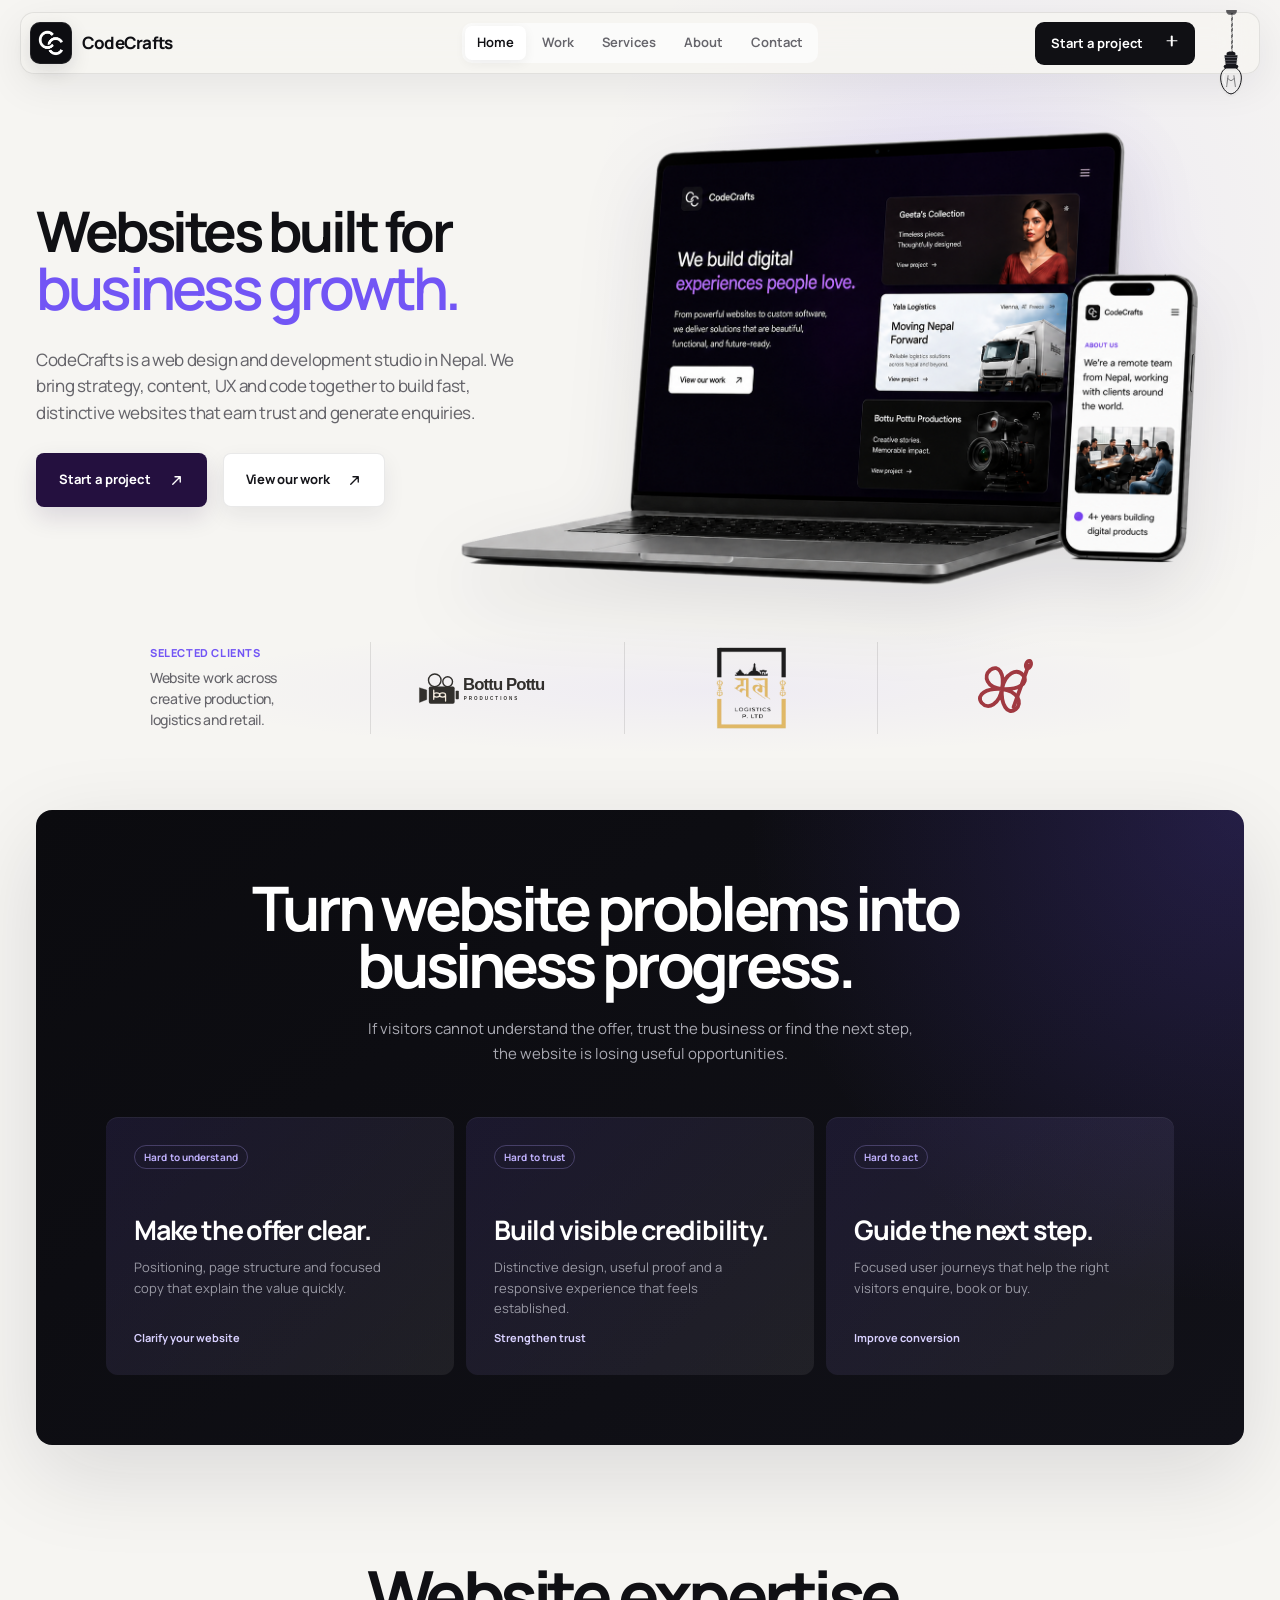
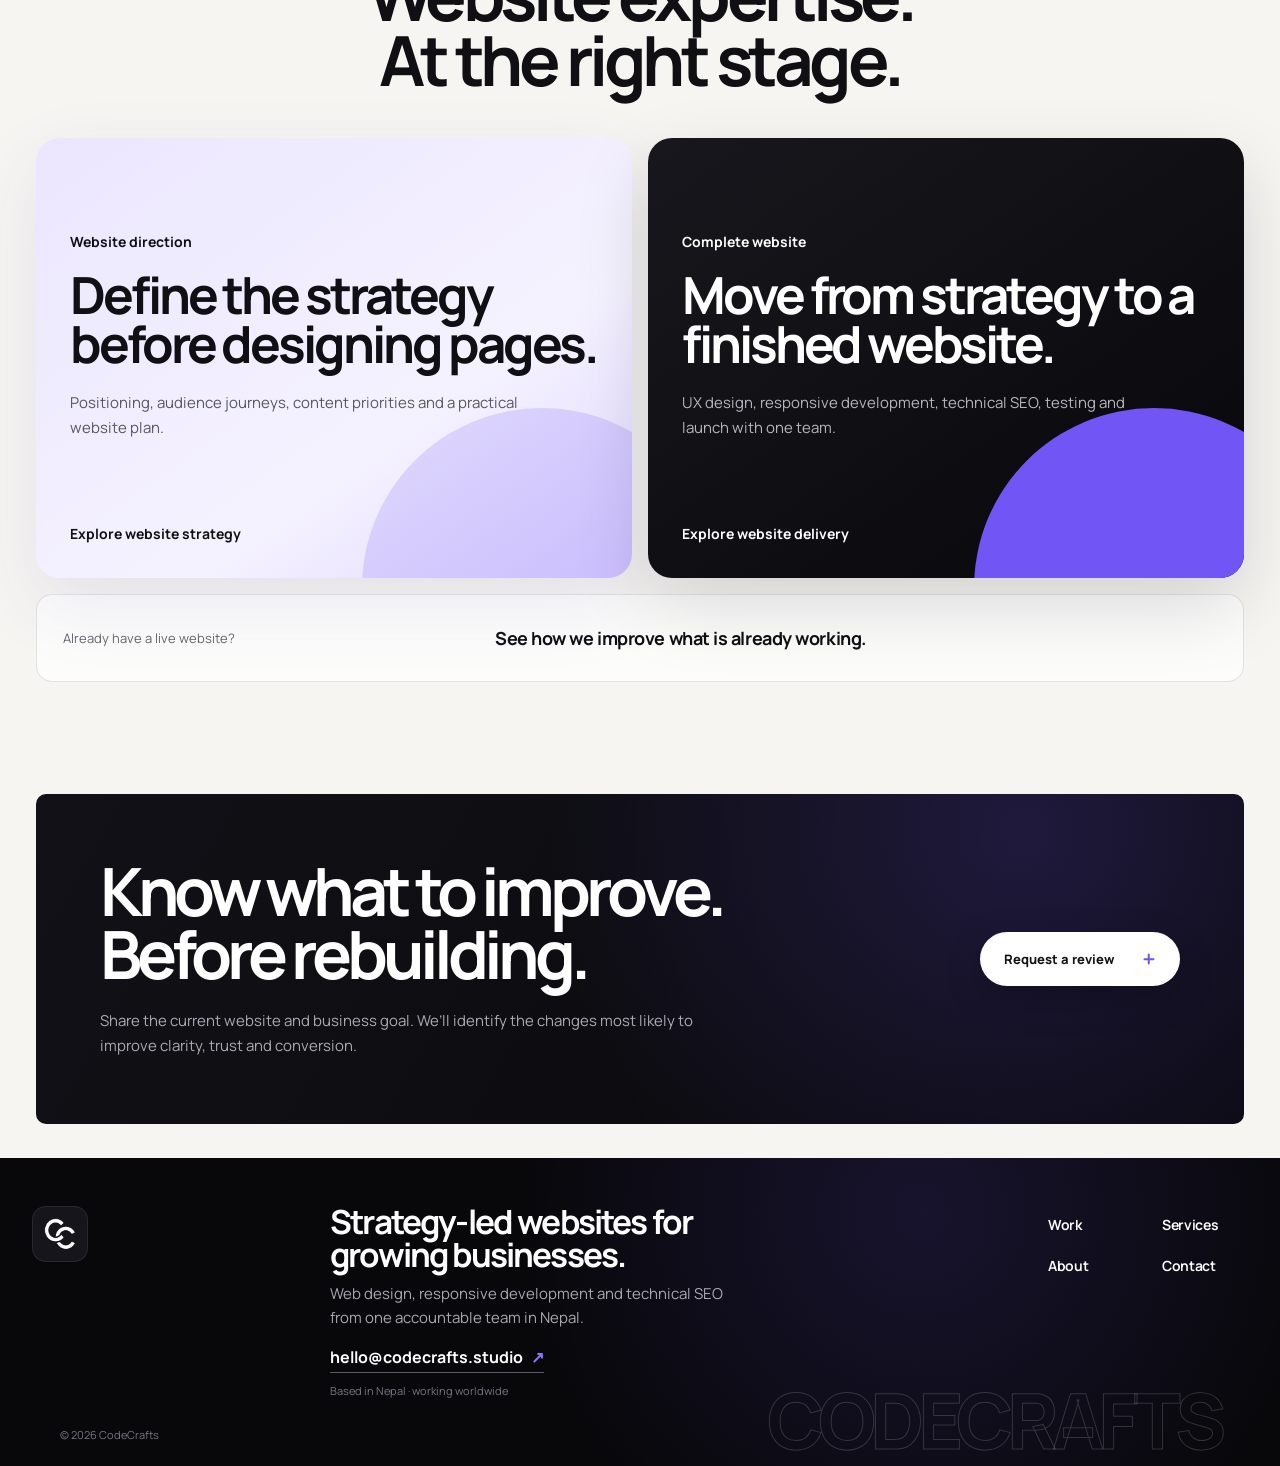
==== index.html @ b1d2d2b6 "Add secure CodeCrafts content management system" ====
<!doctype html>
<html lang="en">
<head>
  <meta charset="utf-8">
  <meta name="viewport" content="width=device-width,initial-scale=1">
  <meta name="description" content="CodeCrafts is a web design and development studio in Nepal creating fast, distinctive websites that help growing businesses earn trust and enquiries.">
  <meta name="robots" content="index,follow,max-image-preview:large">
  <meta name="theme-color" content="#f3efe8">
  <title>Web Design &amp; Development Studio in Nepal | CodeCrafts</title>
  <link rel="canonical" href="https://codecrafts-two.vercel.app/">
  <link rel="icon" type="image/png" sizes="256x256" href="assets/codecrafts-favicon.png">
  <link rel="apple-touch-icon" href="assets/codecrafts-favicon.png">
  <link rel="manifest" href="site.webmanifest">
  <meta property="og:type" content="website">
  <meta property="og:site_name" content="CodeCrafts">
  <meta property="og:title" content="CodeCrafts | Web Design &amp; Development Studio in Nepal">
  <meta property="og:description" content="Strategy, UX design and development for fast, distinctive websites that help growing businesses earn trust and enquiries.">
  <meta property="og:url" content="https://codecrafts-two.vercel.app/">
  <meta property="og:image" content="https://codecrafts-two.vercel.app/assets/codecrafts-social-preview.png">
  <meta property="og:image:width" content="1200">
  <meta property="og:image:height" content="630">
  <meta property="og:image:alt" content="CodeCrafts web design and development studio homepage">
  <meta name="twitter:card" content="summary_large_image">
  <meta name="twitter:title" content="CodeCrafts | Web Design &amp; Development Studio in Nepal">
  <meta name="twitter:description" content="Clear, distinctive websites for growing businesses in Nepal and worldwide.">
  <meta name="twitter:image" content="https://codecrafts-two.vercel.app/assets/codecrafts-social-preview.png">
  <script type="application/ld+json">{"@context":"https://schema.org","@graph":[{"@type":"Organization","@id":"https://codecrafts-two.vercel.app/#organization","name":"CodeCrafts","url":"https://codecrafts-two.vercel.app/","logo":{"@type":"ImageObject","url":"https://codecrafts-two.vercel.app/assets/codecrafts-mark.png","width":810,"height":790},"image":"https://codecrafts-two.vercel.app/assets/codecrafts-social-preview.png","email":"hello@codecrafts.studio","description":"An independent web design and development studio in Nepal creating strategy-led websites for growing businesses worldwide.","areaServed":[{"@type":"Country","name":"Nepal"},{"@type":"Place","name":"Worldwide"}],"knowsAbout":["Website strategy","Web design","Web development","E-commerce development","User experience design","Technical SEO","Website accessibility"]},{"@type":"WebSite","@id":"https://codecrafts-two.vercel.app/#website","url":"https://codecrafts-two.vercel.app/","name":"CodeCrafts","publisher":{"@id":"https://codecrafts-two.vercel.app/#organization"},"inLanguage":"en"}]}</script>
  <script src="theme-init.js"></script>
  <link rel="stylesheet" href="styles.css">
</head>
<body>
  <a class="skip" href="#main">Skip to content</a>
  <header class="site-header"><a class="brand" href="/"><img src="assets/codecrafts-mark.png" alt=""><b>CodeCrafts</b></a><nav id="nav" aria-label="Primary"><a class="active" aria-current="page" href="/">Home</a><a href="/work">Work</a><a href="/services">Services</a><a href="/about">About</a><a href="/contact">Contact</a></nav><a class="header-cta" href="/contact">Start a project <span class="action-plus" aria-hidden="true"></span></a><button class="menu" aria-label="Toggle navigation" aria-expanded="false" aria-controls="nav"><span></span><span></span></button></header>

  <main id="main">
    <section class="approved-hero shell">
      <div class="approved-hero-copy reveal">
        <h1><span>Websites built for</span><em>business growth.</em></h1>
        <p class="approved-intro">CodeCrafts is a web design and development studio in Nepal. We bring strategy, content, UX and code together to build fast, distinctive websites that earn trust and generate enquiries.</p>
        <div class="approved-actions"><a class="approved-button approved-button-primary" href="/contact">Start a project <svg class="approved-arrow" viewBox="0 0 20 20" aria-hidden="true"><path d="M5 15 15 5M8 5h7v7"/></svg></a><a class="approved-button approved-button-secondary" href="/work">View our work <svg class="approved-arrow" viewBox="0 0 20 20" aria-hidden="true"><path d="M5 15 15 5M8 5h7v7"/></svg></a></div>
      </div>
      <div class="approved-devices reveal" aria-label="CodeCrafts websites shown on a laptop and phone">
        <img class="approved-device-composite" src="assets/codecrafts-device-hero-light.png" width="1599" height="984" fetchpriority="high" decoding="async" alt="Responsive CodeCrafts website projects displayed on a laptop and phone">
      </div>
    </section>

    <section class="client-rail" aria-label="Companies CodeCrafts has built websites for">
      <div class="client-rail-copy"><strong>Selected clients</strong><span>Website work across creative production, logistics and retail.</span></div>
      <div class="client-rail-window">
        <div class="client-rail-track">
          <div class="client-rail-group" role="list">
            <div class="client-chip client-bottu" role="listitem"><span class="client-logo"><img src="assets/clients/bottu-pottu-logo.svg" alt="Bottu Pottu Productions"></span></div>
            <div class="client-chip client-yala" role="listitem"><span class="client-logo"><img src="assets/clients/yala-logo.png" alt="Yala Logistics"></span></div>
            <div class="client-chip client-geeta" role="listitem"><span class="client-logo"><img src="assets/clients/geeta-mark.svg" alt="Geeta’s Collection"></span></div>
          </div>
        </div>
      </div>
    </section>

    <section class="client-path shell">
      <div class="client-path-head reveal"><div><h2>Turn website problems into business progress.</h2><p>If visitors cannot understand the offer, trust the business or find the next step, the website is losing useful opportunities.</p></div></div>
      <div class="goal-grid reveal">
        <a href="/contact?goal=clarity"><span>Hard to understand</span><h3>Make the offer clear.</h3><p>Positioning, page structure and focused copy that explain the value quickly.</p><b>Clarify your website</b></a>
        <a href="/contact?goal=credibility"><span>Hard to trust</span><h3>Build visible credibility.</h3><p>Distinctive design, useful proof and a responsive experience that feels established.</p><b>Strengthen trust</b></a>
        <a href="/contact?goal=action"><span>Hard to act</span><h3>Guide the next step.</h3><p>Focused user journeys that help the right visitors enquire, book or buy.</p><b>Improve conversion</b></a>
      </div>
    </section>

    <section class="engagements shell reveal" id="engagements" aria-labelledby="engagements-title">
      <div class="engagements-head"><h2 id="engagements-title">Website expertise.<br>At the right stage.</h2></div>
      <div class="engagement-grid">
        <a href="/services#direction" class="engagement-card engagement-direction"><div><p>Website direction</p><h3>Define the strategy before designing pages.</h3><small>Positioning, audience journeys, content priorities and a practical website plan.</small></div><b>Explore website strategy</b></a>
        <a href="/services#complete-website" class="engagement-card engagement-build"><div><p>Complete website</p><h3>Move from strategy to a finished website.</h3><small>UX design, responsive development, technical SEO, testing and launch with one team.</small></div><b>Explore website delivery</b></a>
      </div>
      <a class="after-launch-link" href="/services#after-launch"><span>Already have a live website?</span><strong>See how we improve what is already working.</strong></a>
    </section>

    <section class="closing home-closing shell reveal"><div class="home-closing-copy"><h2>Know what to improve.<br>Before rebuilding.</h2><span>Share the current website and business goal. We’ll identify the changes most likely to improve clarity, trust and conversion.</span></div><a class="round-link light" href="/contact?goal=review">Request a review <span class="action-plus" aria-hidden="true"></span></a></section>
  </main>

  <footer><div class="footer-brand"><img src="assets/codecrafts-mark-white.png" alt=""><b>CodeCrafts</b></div><p>Web design &amp; development studio.<br>Based in Nepal. Working worldwide.</p><div><a href="/work">Work</a><a href="/services">Services</a><a href="/about">About</a><a href="/contact">Contact</a></div><small>© <span data-year></span> CodeCrafts</small></footer>
  <script src="script.js"></script>
  <script src="cms-content.js"></script>
</body>
</html>
---- styles.css ----
@font-face{font-family:"Manrope Variable";src:url("assets/vendor/manrope-latin-variable.woff2") format("woff2");font-weight:200 800;font-style:normal;font-display:swap}
:root{--ink:#101014;--paper:#f6f5f2;--surface:#fff;--soft:#ecebea;--line:#d7d5d2;--violet:#7255f5;--violet-soft:#e8e2ff;--muted:#66656b;--white:#fff;--radius:10px;color-scheme:light}
html[data-theme="dark"]{--ink:#f2f0eb;--paper:#0e0e11;--surface:#17171b;--soft:#1d1d22;--line:#34343b;--violet:#9b83ff;--violet-soft:#28213f;--muted:#aaa8b0;--white:#17171b;color-scheme:dark}
*{box-sizing:border-box}
html{scroll-behavior:smooth;overflow-x:hidden}
body{margin:0;background:var(--paper);color:var(--ink);font-family:"Manrope Variable",Inter,Aptos,Arial,sans-serif;font-size:16px;line-height:1.5;-webkit-font-smoothing:antialiased;overflow-x:hidden;transition:background-color .25s ease,color .25s ease}
a{color:inherit;text-decoration:none}
img{display:block;max-width:100%}
button,input,select,textarea{font:inherit}
.skip{position:fixed;z-index:999;left:16px;top:-80px;background:var(--ink);color:#fff;padding:10px 14px}.skip:focus{top:16px}
.shell{width:min(1320px,calc(100% - 64px));margin-inline:auto}
.site-header{width:100%;height:92px;padding-inline:max(24px,calc((100% - 1380px)/2));margin-inline:auto;display:grid;grid-template-columns:1fr auto 1fr;align-items:center;position:sticky;top:0;z-index:30;background:color-mix(in srgb,var(--paper) 88%,transparent);border-bottom:1px solid color-mix(in srgb,var(--ink) 8%,transparent);backdrop-filter:blur(14px)}
.brand{display:flex;align-items:center;gap:10px;font-size:19px;letter-spacing:-.04em;width:max-content}.brand img{width:38px;height:38px;object-fit:contain}.brand b{font-weight:750}
nav{display:flex;align-items:center;gap:38px;font-size:13px;font-weight:650}nav a{position:relative;padding:8px 0}nav a:after{content:"";position:absolute;left:50%;bottom:0;width:4px;height:4px;border-radius:50%;background:var(--violet);opacity:0;transform:translateX(-50%) translateY(3px)}nav a:hover:after,nav a.active:after{opacity:1;transform:translateX(-50%) translateY(0)}
.header-cta{justify-self:end;background:var(--ink);color:#fff;padding:14px 20px;border-radius:7px;font-size:13px;font-weight:700;transition:.2s}.header-cta:hover{background:var(--violet);transform:translateY(-2px)}.header-cta span{margin-left:18px}
.menu{display:none;border:0;background:none;width:40px;height:40px;padding:8px}.menu span{display:block;height:2px;background:var(--ink);margin:6px 0}
.eyebrow,.section-label{text-transform:uppercase;letter-spacing:.14em;font-size:11px;font-weight:750;color:var(--muted)}.eyebrow{display:flex;align-items:center;gap:0}.eyebrow span{display:none}
.hero{min-height:550px;display:grid;grid-template-columns:minmax(460px,.85fr) 1.15fr;align-items:center;gap:30px;padding:18px 0 20px}
.hero-copy{position:relative;z-index:2}.hero h1,.page-intro h1{font-size:clamp(58px,5.2vw,80px);line-height:.87;letter-spacing:-.075em;margin:34px 0 29px;font-weight:720}.page-intro h1{font-size:clamp(58px,6vw,94px)}.hero h1 em,.page-intro h1 em{color:var(--violet);font-style:normal}.hero-foot>p{max-width:410px;margin:0;color:#3d3d44;font-size:17px}.hero-actions{display:flex;align-items:center;gap:30px;margin-top:32px}.button{display:inline-flex;align-items:center;gap:28px;background:var(--ink);color:#fff;border-radius:7px;padding:15px 20px;font-size:13px;font-weight:750}.button:hover{background:var(--violet)}.text-link{font-size:13px;font-weight:750}.text-link span{margin-left:12px}.text-link:hover{color:var(--violet)}
.hero-art{position:relative;height:510px;perspective:1500px;isolation:isolate}.hero-art:before{content:"";position:absolute;z-index:-2;width:76%;aspect-ratio:1;left:17%;top:0;border-radius:50%;background:radial-gradient(circle at 55% 45%,rgba(124,92,255,.34),rgba(160,139,255,.14) 33%,rgba(124,92,255,.045) 55%,transparent 72%);filter:blur(14px)}.hero-art:after{content:"";position:absolute;z-index:-2;right:4%;top:5%;width:38%;height:70%;border:1px solid rgba(124,92,255,.2);border-radius:50%;transform:rotate(-18deg)}.hero-webgl{position:absolute;z-index:-1;inset:-10% -7% 2% -7%;width:114%;height:108%;pointer-events:none;opacity:1}.concept-card{position:absolute;border:1px solid rgba(12,12,15,.16);border-radius:10px;box-shadow:0 24px 70px rgba(34,25,70,.16);overflow:hidden;backface-visibility:hidden;transition:filter .2s ease,box-shadow .2s ease}.concept-card:hover{filter:saturate(1.08) brightness(1.03);box-shadow:0 34px 95px rgba(48,34,104,.3)}.hero-art.visible .concept-one{animation:card-drift-one 7s ease-in-out infinite}.hero-art.visible .concept-two{animation:card-drift-two 8.5s ease-in-out infinite}.hero-art.visible .concept-three{animation:card-drift-three 9s ease-in-out infinite}.window-bar{position:relative;z-index:3;height:32px;display:flex;align-items:center;gap:5px;padding:0 11px;border-bottom:1px solid rgba(12,12,15,.1);background:rgba(250,250,252,.96);font-size:7px;text-transform:uppercase;letter-spacing:.12em}.window-bar i{width:5px;height:5px;border-radius:50%;background:#a9a9af}.window-bar span{margin-left:6px;opacity:.62}.site-preview{width:100%;height:calc(100% - 32px);object-fit:cover;object-position:top center}.preview-name{position:absolute;z-index:4;left:12px;bottom:12px;padding:7px 10px;border-radius:999px;background:rgba(10,10,13,.9);color:#fff;font-size:9px;font-weight:750;letter-spacing:.02em;box-shadow:0 5px 18px rgba(0,0,0,.16)}.preview-name b{margin-left:10px;color:#aa92ff}.stack-note{position:absolute;left:2%;right:2%;bottom:2px;display:flex;justify-content:space-between;padding-top:11px;border-top:1px solid var(--line);font-size:9px;font-weight:750;text-transform:uppercase;letter-spacing:.12em;color:#696972}.stack-note b{color:var(--violet);margin-left:8px}@keyframes card-drift-one{0%,100%{translate:0 0}50%{translate:0 -7px}}@keyframes card-drift-two{0%,100%{translate:0 0}50%{translate:0 6px}}@keyframes card-drift-three{0%,100%{translate:0 0}50%{translate:0 -5px}}
.concept-one{width:47%;height:300px;left:0;top:145px;background:#f0e6df;transform:rotateY(9deg) rotateZ(-2deg);z-index:3}.concept-one strong{display:block;font-family:Georgia,serif;font-size:clamp(22px,2.45vw,38px);font-weight:400;line-height:.95;letter-spacing:-.04em;margin:45px 28px}.wire-lines{position:absolute;left:28px;right:28px;bottom:33px;display:grid;gap:7px}.wire-lines i{height:1px;background:#111}.wire-lines i:nth-child(2){width:74%}.wire-lines i:nth-child(3){width:48%}
.concept-two{width:48%;height:340px;left:28%;top:92px;background:#101119;color:#fff;transform:translateZ(38px) rotateY(-2deg) rotateZ(1deg);z-index:2}.concept-two .window-bar{background:rgba(15,16,23,.96);color:#fff;border-color:rgba(255,255,255,.12)}.concept-two b{display:block}.code-lines{position:absolute;right:24px;bottom:32px;width:40%;display:grid;gap:6px}.code-lines i{height:3px;border-radius:3px;background:#565866}.code-lines i:nth-child(1){width:100%;background:var(--violet)}.code-lines i:nth-child(2){width:76%}.code-lines i:nth-child(3){width:88%}.code-lines i:nth-child(4){width:54%}
.concept-three{width:40%;height:322px;right:0;top:32px;background:#ece8ff;transform:rotateY(-10deg) rotateZ(2deg);z-index:1}.concept-three strong{position:absolute;right:18px;top:67px;font-family:Georgia,serif;font-size:clamp(20px,2.2vw,34px);font-weight:400;line-height:.95;text-align:right}.portrait-shape{position:absolute;left:20px;bottom:0;width:52%;height:73%;border-radius:120px 120px 0 0;background:linear-gradient(150deg,#9c85ff,#6645e9 50%,#17141f);box-shadow:inset -20px 0 40px rgba(255,255,255,.24)}.card-index{position:absolute;right:16px;bottom:14px;font-size:8px;letter-spacing:.1em}.hero-shadow{position:absolute;z-index:-1;left:8%;right:2%;bottom:18px;height:50px;background:rgba(62,43,122,.16);filter:blur(30px);border-radius:50%}
.marquee{overflow:hidden;background:var(--ink);color:#fff;padding:13px 0}.marquee>div{display:flex;align-items:center;width:max-content;gap:34px;animation:marquee 30s linear infinite}.marquee span{font-size:12px;text-transform:uppercase;letter-spacing:.13em}.marquee i{color:var(--violet);font-style:normal}@keyframes marquee{to{transform:translateX(-50%)}}
.manifesto{padding:150px 0 120px}.manifesto h2,.about-statement h2{font-size:clamp(38px,5vw,75px);line-height:1.05;letter-spacing:-.055em;font-weight:550;max-width:1160px;margin:38px 0 85px}.manifesto h2 em{font-family:Georgia,serif;color:var(--violet);font-weight:400}.manifesto-note{margin-left:auto;width:min(540px,55%);border-top:1px solid var(--line);padding-top:18px;display:grid;grid-template-columns:170px 1fr;gap:20px}.manifesto-note span{font-weight:750}.manifesto-note p{margin:0;color:var(--muted)}
.services-preview{padding:90px 0 130px;border-top:1px solid var(--line);display:grid;grid-template-columns:.7fr 1.3fr;gap:70px}.section-head h2{font-size:clamp(40px,4vw,65px);line-height:.96;letter-spacing:-.055em;margin:24px 0 34px}.service-list{border-top:1px solid var(--ink)}.service-list a{min-height:124px;border-bottom:1px solid var(--line);display:grid;grid-template-columns:50px 1fr 1fr 30px;align-items:center;gap:20px;transition:.25s}.service-list a:hover{padding-left:14px;background:#fff}.service-list a>span{color:var(--violet);font-size:12px;font-weight:750}.service-list h3{font-size:31px;letter-spacing:-.04em;margin:0}.service-list p{color:var(--muted)}.service-list i{font-style:normal;font-size:20px}
.process-band{background:#e9e8ee;padding:110px 0}.process-band>.shell{display:grid;grid-template-columns:1fr 1.1fr;gap:90px}.process-band h2{font-size:clamp(40px,4vw,66px);line-height:.96;letter-spacing:-.05em;margin:25px 0}.process-band ol{list-style:none;margin:0;padding:0;border-top:1px solid #bebdc6}.process-band li{display:flex;align-items:center;gap:28px;border-bottom:1px solid #c9c8d0;padding:20px 0;font-size:22px;font-weight:650}.process-band li span{font-size:11px;color:var(--violet)}
.client-path{position:relative;margin-top:8px;padding:64px;border:0;border-radius:16px;background:#0c0c10;color:#fff;overflow:hidden}.client-path:before{content:"03";position:absolute;right:-20px;top:-92px;color:rgba(124,92,255,.13);font-size:330px;font-weight:800;line-height:1;letter-spacing:-.09em}.client-path-head{position:relative;z-index:2;display:grid;grid-template-columns:.55fr 1.45fr;gap:60px}.client-path .section-label{color:#a995ff}.client-path-head h2{max-width:820px;font-size:clamp(44px,5vw,72px);line-height:.92;letter-spacing:-.06em;margin:0}.client-path-head>div>p{max-width:560px;color:#aaaab3;font-size:16px;margin:24px 0 0}.goal-grid{position:relative;z-index:2;display:grid;grid-template-columns:repeat(3,1fr);margin-top:48px;border-top:1px solid #34343d;border-left:1px solid #34343d}.goal-grid a{min-height:280px;padding:28px;display:flex;flex-direction:column;border-right:1px solid #34343d;border-bottom:1px solid #34343d;background:rgba(255,255,255,.018);transition:background .25s,color .25s,transform .25s}.goal-grid a:hover{position:relative;z-index:2;background:var(--violet);color:#fff;transform:translateY(-7px)}.goal-grid a>span{color:#a995ff;font-size:56px;line-height:1;font-weight:700;letter-spacing:-.06em;opacity:.45}.goal-grid a:hover>span{color:#fff;opacity:.7}.goal-grid h3{font-size:clamp(25px,2.25vw,34px);line-height:1;letter-spacing:-.045em;margin:35px 0 14px}.goal-grid p{color:#9999a4;margin:0;max-width:270px;font-size:14px}.goal-grid a:hover p{color:#e4deff}.goal-grid b{margin-top:auto;font-size:11px}.goal-grid a:hover b{color:#fff}.expectations{margin-top:24px;padding:42px;background:linear-gradient(110deg,#e8e3ff,#f1efff 58%,#ded5ff);border:1px solid #d8d0ff;border-radius:14px;display:grid;grid-template-columns:.7fr 1.3fr;gap:60px;box-shadow:0 24px 70px rgba(71,51,139,.08)}.expectations h2{font-size:clamp(34px,3.6vw,54px);line-height:.92;letter-spacing:-.05em;margin:18px 0 0}.expectations dl{margin:0;display:grid;grid-template-columns:repeat(3,1fr);border-left:1px solid rgba(12,12,15,.16)}.expectations dl>div{padding:10px 24px;border-right:1px solid rgba(12,12,15,.16)}.expectations dt{font-size:11px;font-weight:750;text-transform:uppercase;letter-spacing:.1em}.expectations dd{margin:17px 0 0;color:#55535e;font-size:14px}.closing{margin-top:100px;margin-bottom:34px;min-height:470px;background:var(--ink);color:#fff;border-radius:var(--radius);padding:58px 64px;position:relative;overflow:hidden}.home-closing{margin-top:24px;min-height:220px;display:grid;grid-template-columns:auto 1fr auto;align-items:center;gap:48px}.closing:after{content:"";position:absolute;width:430px;aspect-ratio:1;border-radius:50%;right:-80px;bottom:-220px;background:var(--violet);filter:blur(2px)}.home-closing:after{display:none}.closing>p{color:#a9a9b2}.home-closing>p{margin:0}.closing h2{font-size:clamp(62px,7.5vw,110px);line-height:.8;letter-spacing:-.075em;margin:65px 0 0;position:relative;z-index:2}.home-closing h2{margin:0;font-size:clamp(54px,6vw,82px)}.closing h2 em{color:#9f8aff;font-family:Georgia,serif;font-weight:400}.round-link{position:absolute;z-index:4;right:13%;top:42%;width:118px;aspect-ratio:1;border-radius:50%;display:flex;align-items:center;justify-content:center;text-align:center;background:var(--violet);color:#fff;font-size:13px;font-weight:750;line-height:1.25;transition:.25s}.home-closing .round-link{position:static;width:auto;aspect-ratio:auto;border-radius:7px;padding:15px 20px;background:#fff;color:var(--ink);white-space:nowrap}.home-closing .round-link br{display:none}.round-link span{display:block;margin-left:7px}.home-closing .round-link span{display:inline;margin-left:18px}.round-link:hover{transform:scale(1.07) rotate(-4deg)}.home-closing .round-link:hover{transform:translateY(-2px);background:var(--violet);color:#fff}
footer{background:var(--ink);color:#fff;padding:60px max(32px,calc((100% - 1320px)/2));display:grid;grid-template-columns:1fr 1fr auto;gap:50px;align-items:start}footer .footer-brand{display:flex;gap:10px;align-items:center;font-size:20px}.footer-brand img{width:38px}.footer-brand b{font-weight:750}footer p{margin:0;color:#a8a8b1;font-size:14px}footer>div:nth-of-type(2){display:grid;grid-template-columns:repeat(2,auto);gap:8px 28px;font-size:14px}footer a:hover{color:#a88fff}footer small{grid-column:1/-1;color:#777782;border-top:1px solid #2c2c32;padding-top:20px}
.page-intro{padding:70px 0 82px}.page-intro h1{font-size:clamp(68px,8.6vw,132px);margin:38px 0}.page-intro>p:last-child{width:min(560px,100%);margin-left:auto;font-size:19px;color:var(--muted)}
.project-stack{padding-bottom:80px}.project{padding:85px 0;border-top:1px solid var(--line)}.project-image{display:block;position:relative;background:#e8e8ec;border-radius:12px;overflow:hidden;aspect-ratio:16/8.7}.project-image img{width:100%;height:100%;object-fit:cover;object-position:top;transition:transform .6s cubic-bezier(.2,.7,.2,1)}.project-image>span{position:absolute;right:20px;bottom:20px;background:var(--ink);color:#fff;border-radius:999px;padding:12px 18px;font-size:12px;font-weight:750;transform:translateY(70px);transition:.3s}.project-image:hover img{transform:scale(1.02)}.project-image:hover>span{transform:none}.project-meta{display:grid;grid-template-columns:1fr .8fr auto;gap:50px;align-items:end;padding-top:28px}.project-meta>div:first-child>span{font-size:11px;color:var(--violet);text-transform:uppercase;letter-spacing:.12em}.project-meta h2{font-size:42px;letter-spacing:-.05em;margin:8px 0 0}.project-meta>p{color:var(--muted);margin:0}.tags{display:flex;gap:7px;flex-wrap:wrap;justify-content:flex-end}.tags span{border:1px solid var(--line);border-radius:999px;padding:7px 10px;font-size:10px}
.detail-list{border-top:1px solid var(--ink);margin-bottom:120px}.detail-list article{display:grid;grid-template-columns:90px 1fr;padding:72px 0;border-bottom:1px solid var(--line)}.detail-list article>span{color:var(--violet);font-weight:750}.detail-list article>div{display:grid;grid-template-columns:1fr 1fr;gap:22px 70px}.detail-list h2{grid-column:1/-1;font-size:clamp(48px,6vw,84px);letter-spacing:-.06em;line-height:.9;margin:8px 0 38px}.detail-list article>div>p:not(.section-label){font-size:18px;color:var(--muted);margin:0}.detail-list ul{list-style:none;padding:0;margin:0}.detail-list li{border-top:1px solid var(--line);padding:9px 0;font-size:14px}
.about-statement{padding:110px 0;border-top:1px solid var(--line)}.about-statement h2{margin-bottom:0}.values{display:grid;grid-template-columns:repeat(2,1fr);border-top:1px solid var(--ink);border-left:1px solid var(--line);margin-bottom:100px}.values article{min-height:260px;padding:34px;border-right:1px solid var(--line);border-bottom:1px solid var(--line)}.values article>span{font-size:11px;color:var(--violet)}.values h3{font-size:30px;letter-spacing:-.04em;margin:65px 0 12px}.values p{color:var(--muted);max-width:350px}
.contact-layout{min-height:calc(100vh - 104px);padding:80px 0 120px;display:grid;grid-template-columns:.85fr 1.15fr;gap:100px}.contact-copy h1{font-size:clamp(64px,7.6vw,116px);line-height:.85;letter-spacing:-.075em;margin:42px 0}.contact-copy>p:not(.eyebrow){max-width:440px;color:var(--muted);font-size:18px}.contact-copy>a{display:inline-block;margin-top:30px;border-bottom:1px solid;font-weight:750}.contact-form{background:#fff;border:1px solid var(--line);border-radius:12px;padding:45px;display:grid;gap:24px}.contact-form label{font-size:12px;font-weight:750}.contact-form small{font-weight:400;color:var(--muted);margin-left:5px}.contact-form input,.contact-form select,.contact-form textarea{display:block;width:100%;border:0;border-bottom:1px solid #cfcfd6;background:transparent;padding:13px 0;border-radius:0;outline:0;font-weight:400}.contact-form textarea{resize:vertical}.contact-form input:focus,.contact-form select:focus,.contact-form textarea:focus{border-color:var(--violet)}.contact-form button{border:0;background:var(--ink);color:#fff;border-radius:7px;padding:16px 20px;text-align:left;font-weight:750;cursor:pointer}.contact-form button span{float:right}.contact-form button:hover{background:var(--violet)}.form-status{font-size:13px;margin:0;min-height:20px}.honeypot{position:absolute!important;left:-10000px!important;width:1px!important;height:1px!important;overflow:hidden!important}
.reveal{opacity:0;transform:translateY(40px) scale(.99);transition:opacity .85s ease,transform 1s cubic-bezier(.16,1,.3,1)}.reveal.visible{opacity:1;transform:none}
@media(max-width:1000px){.shell{width:min(100% - 40px,850px)}nav{gap:22px}.hero{grid-template-columns:1fr;min-height:auto;padding-top:70px}.hero-copy{max-width:680px}.hero-art{height:500px}.concept-one{left:2%}.concept-two{left:28%}.concept-three{right:2%}.client-path-head,.expectations,.services-preview,.process-band>.shell,.contact-layout{grid-template-columns:1fr}.expectations dl{margin-top:10px}.service-list{margin-top:20px}.project-meta{grid-template-columns:1fr 1fr}.tags{grid-column:1/-1;justify-content:flex-start}.contact-layout{gap:60px}.detail-list article>div{grid-template-columns:1fr}.detail-list h2{grid-column:auto}footer{grid-template-columns:1fr 1fr}}
@media(max-width:720px){.shell{width:calc(100% - 30px)}.site-header{height:82px;width:calc(100% - 30px);grid-template-columns:minmax(0,1fr) 44px}.brand img{width:32px;height:32px}.header-cta{display:none}.menu{display:block;position:relative;z-index:50;justify-self:end}nav{position:fixed;inset:82px 15px auto;background:var(--surface);border:1px solid var(--line);border-radius:10px;padding:22px;display:grid;gap:5px;box-shadow:0 18px 45px rgba(0,0,0,.12);opacity:0;pointer-events:none;transform:translateY(-10px);transition:.2s}nav.open{opacity:1;pointer-events:auto;transform:none}nav a{font-size:18px;padding:10px}.hero{padding:38px 0 60px;min-width:0}.hero-copy{min-width:0}.hero h1{font-size:clamp(49px,14vw,55px);letter-spacing:-.07em}.hero-foot>p{font-size:15px;max-width:100%}.hero-art{height:380px;margin-top:10px;width:100%}.concept-card{border-radius:7px}.concept-one{width:55%;height:230px;top:115px}.concept-two{width:57%;height:260px;left:24%;top:70px}.concept-three{width:48%;height:240px}.concept-two b{margin:38px 15px;font-size:27px}.concept-one strong{margin:30px 18px}.manifesto{padding:90px 0}.manifesto-note{width:100%;grid-template-columns:1fr;margin-top:40px}.services-preview{padding:70px 0}.service-list a{grid-template-columns:34px 1fr 24px}.service-list a p{display:none}.service-list h3{font-size:25px}.process-band{padding:75px 0}.closing{padding:35px 28px;min-height:400px}.closing .round-link{right:25px;top:auto;bottom:28px}.closing h2{font-size:64px}.page-intro{padding:55px 0 75px}.page-intro h1{font-size:62px}.page-intro>p:last-child{font-size:16px}.project{padding:55px 0}.project-image{aspect-ratio:4/3}.project-meta{grid-template-columns:1fr}.project-meta h2{font-size:34px}.detail-list article{grid-template-columns:38px 1fr;padding:50px 0}.detail-list h2{font-size:48px}.values{grid-template-columns:1fr}.contact-layout{padding:50px 0 80px}.contact-copy h1{font-size:62px}.contact-form{padding:26px 20px}footer{grid-template-columns:1fr;padding:50px 24px}footer small{grid-column:auto}}
.hero-webgl{z-index:0}
::selection{background:var(--violet);color:#fff}
:focus-visible{outline:2px solid var(--violet);outline-offset:4px}
.theme-toggle{height:34px;padding:0 10px 0 7px;border:1px solid var(--line);border-radius:999px;background:var(--surface);color:var(--ink);display:flex;align-items:center;gap:7px;cursor:pointer;font-size:10px;font-weight:750;letter-spacing:.04em}.theme-icon{width:18px;height:18px;border:1px solid var(--ink);border-radius:50%;position:relative;overflow:hidden}.theme-icon:after{content:"";position:absolute;inset:2px 2px 2px 50%;border-radius:0 999px 999px 0;background:var(--ink)}.theme-toggle:hover{border-color:var(--violet);color:var(--violet)}
html[data-theme="dark"] .brand img{filter:invert(1)}
html[data-theme="dark"] .header-cta,html[data-theme="dark"] .button{background:var(--violet);color:#fff}
html[data-theme="dark"] .hero-foot>p,html[data-theme="dark"] .stack-note{color:#aaa8b0}
html[data-theme="dark"] .client-path{background:#070709;border:1px solid #292930}
html[data-theme="dark"] .expectations{background:linear-gradient(110deg,#201a35,#2a2244 58%,#34295a);border-color:#403463;color:#f4f1ff}
html[data-theme="dark"] .expectations dd{color:#c1bad4}
html[data-theme="dark"] .contact-form,html[data-theme="dark"] .service-list a:hover{background:var(--surface)}
html[data-theme="dark"] .contact-form button{background:var(--violet);color:#fff}
html[data-theme="dark"] .project-image,html[data-theme="dark"] .project-image{background:var(--soft)}
html[data-theme="dark"] .home-closing,html[data-theme="dark"] .closing,html[data-theme="dark"] footer{background:#070709;color:#fff}
html[data-theme="dark"] .home-closing .round-link{background:#fff;color:#101014}
html[data-theme="dark"] .window-bar:not(.concept-two .window-bar){background:rgba(246,245,242,.96);color:#101014}
.project-stack{padding-bottom:70px}.project{padding:62px 0}
@media(prefers-reduced-motion:reduce){html{scroll-behavior:auto}.marquee>div,.hero-art.visible .concept-card{animation:none}.reveal{opacity:1;transform:none;transition:none}.concept-card{transition:none}}
@media(max-width:720px){.stack-note{display:none}.hero-webgl{opacity:.55}.client-path{padding:42px 22px}.client-path:before{font-size:210px;top:-45px}.client-path-head{gap:20px}.goal-grid{grid-template-columns:1fr;margin-top:32px}.goal-grid a{min-height:210px}.goal-grid h3{margin-top:34px}.expectations{padding:28px 22px}.expectations dl{grid-template-columns:1fr;border-left:0;border-top:1px solid rgba(12,12,15,.16)}.expectations dl>div{padding:20px 0;border-right:0;border-bottom:1px solid rgba(12,12,15,.16)}.home-closing{min-height:auto;grid-template-columns:1fr;gap:18px;padding:32px 26px}.home-closing h2{font-size:52px}.home-closing .round-link{justify-self:start;right:auto;bottom:auto}}
.fit-panel{margin-bottom:30px;padding:46px;background:var(--soft);border:1px solid var(--line);border-radius:var(--radius);display:grid;grid-template-columns:1fr 1fr auto;gap:50px;align-items:end}.fit-panel h2{font-size:clamp(34px,3.5vw,52px);line-height:.98;letter-spacing:-.05em;margin:18px 0 0}.fit-panel ul{list-style:none;margin:0;padding:0}.fit-panel li{padding:10px 0;border-bottom:1px solid var(--line);font-size:14px}.fit-panel .button{white-space:nowrap}
@media(max-width:1000px){.fit-panel{grid-template-columns:1fr;gap:30px;align-items:start}.fit-panel .button{justify-self:start}}
@media(max-width:720px){.site-header{padding-inline:0}.brand{grid-column:1}.menu{grid-column:2;position:relative;border:1px solid var(--line);border-radius:50%}.menu span{position:absolute;left:11px;right:11px;margin:0}.menu span:first-child{top:14px}.menu span:last-child{bottom:14px}.hero{grid-template-columns:minmax(0,1fr)}.hero h1{font-size:clamp(39px,11.4vw,46px)}nav{background:var(--surface)}.fit-panel{padding:30px 22px}.fit-panel h2{font-size:36px}}
.scroll-progress{position:fixed;z-index:1000;left:0;top:0;width:100%;height:2px;background:var(--violet);transform:scaleX(0);transform-origin:left center;pointer-events:none;will-change:transform}.pointer-halo{position:fixed;z-index:20;left:0;top:0;width:340px;height:340px;border-radius:50%;background:radial-gradient(circle,rgba(114,85,245,.11),rgba(114,85,245,.035) 42%,transparent 70%);transform:translate3d(calc(var(--pointer-x, -500px) - 50%),calc(var(--pointer-y, -500px) - 50%),0);pointer-events:none;mix-blend-mode:multiply;will-change:transform}html[data-theme="dark"] .pointer-halo{background:radial-gradient(circle,rgba(155,131,255,.16),rgba(155,131,255,.045) 42%,transparent 70%);mix-blend-mode:screen}.button,.header-cta,.round-link,.text-link{will-change:transform}.project-image:after{content:"";position:absolute;z-index:2;inset:-1px;background:radial-gradient(circle at var(--project-x,50%) var(--project-y,50%),rgba(255,255,255,.28),transparent 28%);opacity:0;transition:opacity .35s;pointer-events:none}.project-image:hover:after{opacity:1}.project-image>span{z-index:3}.project-image.is-active img{transform:scale(1.025)}.goal-grid a{position:relative;overflow:hidden}.goal-grid a:after{content:"";position:absolute;inset:auto -30% -70% 30%;height:85%;border-radius:50%;background:rgba(255,255,255,.13);filter:blur(35px);opacity:0;transform:translateY(30px);transition:.35s}.goal-grid a:hover:after{opacity:1;transform:none}.page-intro h1,.hero h1{animation:headline-in 1s cubic-bezier(.16,1,.3,1) both}.hero-foot,.page-intro>p:last-child{animation:copy-in .9s .12s cubic-bezier(.16,1,.3,1) both}@keyframes headline-in{from{opacity:0;transform:translateY(38px);filter:blur(8px)}to{opacity:1;transform:none;filter:none}}@keyframes copy-in{from{opacity:0;transform:translateY(18px)}to{opacity:1;transform:none}}
@media(max-width:720px),(pointer:coarse){.pointer-halo{display:none}.project-image:after{display:none}}
@media(prefers-reduced-motion:reduce){.scroll-progress,.pointer-halo{display:none}.page-intro h1,.hero h1,.hero-foot,.page-intro>p:last-child{animation:none}.reveal{filter:none}.button,.header-cta,.round-link,.text-link{transform:none!important}}
footer{position:relative;isolation:isolate;overflow:hidden;min-height:430px;padding-top:76px;padding-bottom:26px;grid-template-columns:1.2fr .8fr 1fr;gap:56px 80px;border-top:1px solid #25252c;background:#070709}footer:before{content:"";position:absolute;z-index:-1;right:8%;top:-180px;width:420px;aspect-ratio:1;border-radius:50%;background:radial-gradient(circle,rgba(114,85,245,.2),rgba(114,85,245,.035) 48%,transparent 70%);filter:blur(5px)}footer .footer-brand{align-self:start}.footer-brand img{width:46px}.footer-brand b{font-size:24px;letter-spacing:-.05em}footer>p{max-width:290px;padding-top:4px;font-size:15px;line-height:1.7;color:#a8a8b1}footer>p:before{content:"Independent web studio";display:block;margin-bottom:14px;color:#8e75ff;font-size:10px;font-weight:750;text-transform:uppercase;letter-spacing:.15em}footer>div:nth-of-type(2){justify-self:end;width:min(100%,320px);display:grid;grid-template-columns:1fr;gap:0}footer>div:nth-of-type(2) a{position:relative;padding:11px 32px 11px 0;border-bottom:1px solid #292930;font-size:17px;font-weight:650;letter-spacing:-.025em;transition:color .25s,padding .25s}footer>div:nth-of-type(2) a:after{content:"↗︎";position:absolute;right:2px;top:11px;color:#8e75ff;transition:transform .25s}footer>div:nth-of-type(2) a:hover{padding-left:8px;color:#aa94ff}footer>div:nth-of-type(2) a:hover:after{transform:translate(3px,-3px)}footer small{position:relative;z-index:2;grid-column:1/-1;margin-top:28px;padding-top:18px;border-top:1px solid #25252c;color:#777782;font-size:10px;text-transform:uppercase;letter-spacing:.12em}footer:after{content:"CODECRAFTS";grid-column:1/-1;align-self:end;margin:2px 0 -1.5vw;font-size:clamp(76px,14.2vw,220px);font-weight:780;line-height:.75;letter-spacing:-.085em;color:transparent;-webkit-text-stroke:1px rgba(255,255,255,.19);white-space:nowrap;pointer-events:none;transition:color .5s,-webkit-text-stroke-color .5s}footer:hover:after{color:rgba(114,85,245,.055);-webkit-text-stroke-color:rgba(159,138,255,.38)}
@media(max-width:1000px){footer{grid-template-columns:1fr 1fr;gap:42px;min-height:390px}footer>div:nth-of-type(2){justify-self:stretch}footer small,footer:after{grid-column:1/-1}}
@media(max-width:720px){footer{grid-template-columns:1fr;gap:30px;min-height:auto;padding:52px 24px 24px}footer>p{padding-top:0}footer>div:nth-of-type(2){justify-self:stretch;width:100%}footer small{grid-column:auto;margin-top:14px}footer:after{grid-column:auto;margin-top:18px;margin-bottom:-4px;font-size:20.5vw;transform:translateX(-2px)}}
/* Editorial hierarchy: content leads; template-style kickers and counters do not. */
.eyebrow,.stack-note{display:none}.hero h1{margin-top:0}.page-intro h1{margin-top:0}.section-label{font-size:14px;font-weight:650;letter-spacing:-.01em;text-transform:none;color:var(--muted)}.detail-list article{grid-template-columns:1fr}.detail-list article>span,.detail-list .section-label{display:none}.project-meta>div:first-child>span{font-size:13px;letter-spacing:0;text-transform:none;color:var(--muted)}.window-bar{text-transform:none;letter-spacing:.04em}.expectations dt{font-size:13px;letter-spacing:-.01em;text-transform:none}footer>p:before{font-size:12px;letter-spacing:0;text-transform:none}footer small{font-size:11px;letter-spacing:0;text-transform:none}.client-path .section-label{color:#b6a8f6}.fit-panel .section-label,.about-statement .section-label{color:var(--muted)}
@media(max-width:720px){.detail-list article{grid-template-columns:1fr}.page-intro h1{margin-top:0}}
.project{border-top:0}.project+.project{padding-top:76px}.detail-list{border-top:0}.detail-list article{margin-bottom:16px;padding:64px 54px;border:0;border-radius:14px;background:color-mix(in srgb,var(--soft) 62%,transparent)}.detail-list article:nth-child(even){background:color-mix(in srgb,var(--violet-soft) 48%,transparent)}
@media(max-width:720px){.project+.project{padding-top:48px}.detail-list article{padding:42px 24px}}
.client-rail{margin:10px 0 28px;padding:22px 0 28px;overflow:hidden}.client-rail>p{width:min(1320px,calc(100% - 64px));margin:0 auto 18px;font-size:15px;font-weight:650;letter-spacing:-.02em;color:var(--muted)}.client-rail-window{overflow:hidden;-webkit-mask-image:linear-gradient(90deg,transparent,#000 6%,#000 94%,transparent);mask-image:linear-gradient(90deg,transparent,#000 6%,#000 94%,transparent)}.client-rail-track{display:flex;width:max-content;animation:client-glide 27s linear infinite;will-change:transform}.client-rail:hover .client-rail-track{animation-play-state:paused}.client-rail-group{display:flex;gap:16px;padding-right:16px}.client-chip{width:310px;height:96px;padding:13px 20px 13px 13px;border:1px solid var(--line);border-radius:14px;background:var(--surface);display:flex;align-items:center;gap:18px;box-shadow:0 12px 38px rgba(25,20,45,.05);transition:transform .3s cubic-bezier(.16,1,.3,1),border-color .3s,box-shadow .3s}.client-chip:hover{transform:translateY(-5px);border-color:color-mix(in srgb,var(--violet) 50%,var(--line));box-shadow:0 20px 50px rgba(65,48,130,.13)}.client-chip strong{font-size:16px;letter-spacing:-.025em}.client-logo{width:68px;height:68px;flex:0 0 68px;border-radius:10px;display:grid;place-items:center;overflow:hidden}.client-logo img{max-width:84%;max-height:76%;object-fit:contain}.client-bottu .client-logo{width:112px;flex-basis:112px;background:#f7eddd}.client-bottu .client-logo img{max-width:92%;max-height:60%}.client-yala .client-logo{background:#0a1116}.client-yala .client-logo img{max-height:84%}.client-geeta .client-logo{background:#efe8df}.client-geeta .client-logo img{max-height:67%}@keyframes client-glide{to{transform:translateX(-50%)}}
@media(max-width:720px){.client-rail{margin-top:0;padding-top:8px}.client-rail>p{width:calc(100% - 30px)}.client-chip{width:270px;height:88px}.client-logo{width:60px;height:60px;flex-basis:60px}.client-bottu .client-logo{width:100px;flex-basis:100px}.client-chip strong{font-size:14px}}
@media(prefers-reduced-motion:reduce){.client-rail-window{overflow-x:auto;mask-image:none;-webkit-mask-image:none}.client-rail-track{animation:none}.client-rail-group[aria-hidden="true"]{display:none}}
/* A small client list should feel intentional, not artificially repeated. */
.client-rail{margin:0 0 34px;padding:4px 0 18px}.client-rail>p{display:none}.client-rail-window{display:flex;justify-content:center;overflow:visible;mask-image:none;-webkit-mask-image:none}.client-rail-track{animation:none;display:block;width:auto}.client-rail-group{gap:0;padding:0;align-items:center}.client-rail-group[aria-hidden="true"]{display:none}.client-chip{position:relative;width:88px;height:88px;padding:0;margin-left:-18px;border:5px solid var(--paper);border-radius:50%;box-shadow:0 12px 30px rgba(28,22,50,.14);display:grid;place-items:center;transition:transform .35s cubic-bezier(.16,1,.3,1),margin .35s cubic-bezier(.16,1,.3,1),box-shadow .35s;overflow:hidden}.client-chip:first-child{margin-left:0}.client-chip strong{display:none}.client-chip:hover{z-index:5;transform:translateY(-8px) rotate(-2deg);border-color:var(--paper);box-shadow:0 20px 42px rgba(55,39,110,.22)}.client-rail-group:hover .client-chip{margin-left:4px}.client-rail-group:hover .client-chip:first-child{margin-left:0}.client-logo,.client-bottu .client-logo{width:100%;height:100%;flex-basis:auto;border-radius:50%}.client-bottu{width:124px;border-radius:24px;z-index:1}.client-bottu .client-logo{border-radius:19px}.client-yala{z-index:2}.client-geeta{z-index:3}.client-yala .client-logo img{max-height:80%}.client-geeta .client-logo img{max-height:58%}
.client-chip.client-bottu,.client-chip.client-bottu:hover{border:0}
@media(max-width:720px){.client-rail{padding:0 0 20px;margin-top:-8px}.client-chip{width:78px;height:78px}.client-bottu{width:112px}.client-rail-group:hover .client-chip{margin-left:-14px}.client-rail-group:hover .client-chip:first-child{margin-left:0}}
.client-rail{padding-top:0;margin-bottom:38px}.client-rail>p{display:block;width:auto;margin:0 0 16px;text-align:center;color:var(--ink);font-size:17px;font-weight:650;letter-spacing:-.025em}.client-chip{width:72px;height:72px;margin-left:-13px;border-width:4px}.client-bottu{width:102px;border-radius:20px}.client-bottu .client-logo{border-radius:16px}.client-rail-group:hover .client-chip{margin-left:2px}.client-rail-group:hover .client-chip:first-child{margin-left:0}.client-yala .client-logo{background:#fff}.client-yala .client-logo img{max-width:94%;max-height:94%}.client-geeta .client-logo img{max-height:54%}
@media(max-width:720px){.client-rail{margin-top:-12px;margin-bottom:30px}.client-rail>p{font-size:15px;margin-bottom:13px}.client-chip{width:66px;height:66px;margin-left:-12px}.client-bottu{width:94px}.client-rail-group:hover .client-chip{margin-left:-10px}.client-rail-group:hover .client-chip:first-child{margin-left:0}}
footer>p{max-width:390px;padding-top:0;display:flex;flex-direction:column;align-items:flex-start;gap:12px;line-height:1.5}footer>p:before{display:none}footer>p strong{color:#fff;font-size:25px;line-height:1.05;letter-spacing:-.045em}footer>p span{max-width:340px;color:#a8a8b1;font-size:14px}footer>p a{margin-top:6px;padding-bottom:3px;border-bottom:1px solid #5a5a64;color:#fff;font-size:15px;font-weight:700;transition:color .25s,border-color .25s}footer>p a:hover{color:#a995ff;border-color:#a995ff}footer>p a b{margin-left:5px;color:#8e75ff}footer>p small{position:static;margin:0;padding:0;border:0;color:#777782;font-size:11px;letter-spacing:0;text-transform:none}
/* Preserve each client homepage instead of cropping it to a decorative frame. */
.concept-one,.concept-two,.concept-three{height:auto;aspect-ratio:1.4}.concept-one{top:172px}.concept-two{top:112px}.concept-three{top:42px}.site-preview{object-fit:contain;object-position:center top;background:#f4f1ec}.project-image{aspect-ratio:16/10}.project-image img{object-fit:contain;object-position:center top}
@media(max-width:720px){.concept-one,.concept-two,.concept-three{height:auto;aspect-ratio:1.3}.concept-one{top:154px}.concept-two{top:94px}.concept-three{top:40px}.project-image{aspect-ratio:16/10}}
.concept-one{width:52%;left:-2%;top:166px}.concept-two{width:54%;left:25%;top:102px}.concept-three{width:47%;right:-2%;top:34px}
@media(max-width:720px){.concept-one{width:61%;left:-1%;top:150px}.concept-two{width:63%;left:21%;top:91px}.concept-three{width:54%;right:-1%;top:35px}}

/* Final art direction: a composed studio site rather than a stack of templates. */
body{background:
  radial-gradient(circle at 78% 8%,color-mix(in srgb,var(--violet) 7%,transparent),transparent 26rem),
  var(--paper)}
.site-header{height:88px;transition:background-color .25s,border-color .25s}
.site-header:after{content:"";position:absolute;left:50%;bottom:-1px;width:min(1320px,calc(100% - 64px));height:1px;background:color-mix(in srgb,var(--ink) 7%,transparent);transform:translateX(-50%)}
.site-header{border-bottom:0}
.hero{min-height:620px;padding-top:30px;padding-bottom:16px}
.hero h1{max-width:650px;font-size:clamp(64px,5.45vw,84px);line-height:.89}
.hero-foot>p{font-size:16px;line-height:1.65}
.hero-art{height:550px}
.concept-card{border-color:color-mix(in srgb,var(--ink) 16%,transparent);box-shadow:0 28px 75px rgba(39,29,83,.18)}
.preview-name{backdrop-filter:blur(10px)}
.client-rail{width:min(1320px,calc(100% - 64px));margin:-4px auto 54px;padding:0;display:grid;grid-template-columns:.78fr 1.22fr;align-items:center}
.client-rail>p{margin:0;text-align:right;padding-right:26px;font-size:14px;color:var(--muted)}
.client-rail-window{justify-content:flex-start}
.client-chip{box-shadow:0 10px 28px rgba(28,22,50,.11)}

.client-path{padding:70px;background:
  radial-gradient(circle at 100% 0,rgba(114,85,245,.22),transparent 31rem),
  linear-gradient(145deg,#0b0b0f,#111118);box-shadow:0 28px 90px rgba(18,15,35,.12)}
.client-path:before{display:none}
.client-path-head{grid-template-columns:.5fr 1.5fr;align-items:start}
.client-path-head h2{font-size:clamp(46px,4.8vw,70px);max-width:780px}
.client-path-head>div>p{font-size:15px;line-height:1.65}
.goal-grid{gap:12px;border:0;margin-top:50px}
.goal-grid a{min-width:0;min-height:258px;padding:28px;border:0;border-radius:12px;background:rgba(255,255,255,.055);box-shadow:inset 0 1px rgba(255,255,255,.06);transform:translateZ(0)}
.goal-grid a:nth-child(2){background:rgba(132,103,255,.11)}
.goal-grid a:nth-child(3){background:rgba(255,255,255,.075)}
.goal-grid a:before{content:"↗︎";position:absolute;right:24px;top:22px;width:32px;height:32px;border-radius:50%;display:grid;place-items:center;background:rgba(255,255,255,.08);color:#b9a9ff;font-size:14px;transition:transform .3s,background .3s}
.goal-grid a:hover:before{transform:rotate(45deg);background:rgba(255,255,255,.2);color:#fff}
.goal-grid a>span{width:max-content;max-width:calc(100% - 50px);padding:6px 9px;border:1px solid rgba(181,162,255,.28);border-radius:999px;color:#c1b2ff;font-size:10px;line-height:1;font-weight:700;letter-spacing:.01em;opacity:1}
.goal-grid h3{margin:48px 0 14px;font-size:clamp(25px,2.1vw,32px);overflow-wrap:anywhere}
.goal-grid p{font-size:13px;line-height:1.55}
.goal-grid b{font-size:11px;color:#d9d1ff}

.expectations{margin-top:18px;padding:48px;background:
  radial-gradient(circle at 15% 20%,rgba(255,255,255,.72),transparent 25rem),
  linear-gradient(120deg,#e8e2ff,#f0edff 58%,#ded4ff);border:0;box-shadow:0 24px 70px rgba(71,51,139,.09)}
.expectations h2{font-size:clamp(38px,3.8vw,56px)}
.expectations dl{gap:12px;border:0}
.expectations dl>div{min-width:0;padding:22px;border:0;border-radius:10px;background:rgba(255,255,255,.48)}
.expectations dt{font-size:13px}
.expectations dd{line-height:1.55}
.home-closing{min-height:210px;padding:48px 56px;background:linear-gradient(115deg,#111116,#09090c)}
.home-closing>p{max-width:230px;line-height:1.5}

.page-intro{position:relative;padding:92px 0 100px;isolation:isolate}
.page-intro:after{content:"";position:absolute;z-index:-1;right:-4%;top:9%;width:28%;aspect-ratio:1;border-radius:50%;background:radial-gradient(circle,color-mix(in srgb,var(--violet) 12%,transparent),transparent 68%);filter:blur(8px)}
.page-intro h1{max-width:1260px;font-size:clamp(72px,8.2vw,124px);line-height:.88}
.page-intro>p:last-child{font-size:18px;line-height:1.65}
.project-stack{padding-bottom:90px}
.project{padding:58px 0 78px}
.project-image{border:1px solid color-mix(in srgb,var(--ink) 10%,transparent);box-shadow:0 26px 75px rgba(29,24,55,.08)}
.project-image>span{transform:none;opacity:0;transition:opacity .3s,transform .3s}
.project-image:hover>span,.project-image:focus-visible>span{opacity:1}
.project-meta{grid-template-columns:1fr minmax(280px,.75fr) auto;padding:26px 4px 0}
.project-meta h2{font-size:46px}
.project-meta>p{line-height:1.65}
.tags span{background:color-mix(in srgb,var(--surface) 60%,transparent)}

.detail-list{display:grid;gap:18px;margin-bottom:100px}
.detail-list article{position:relative;margin:0;padding:70px 58px;overflow:hidden;transition:transform .35s cubic-bezier(.16,1,.3,1),box-shadow .35s}
.detail-list article:after{content:"";position:absolute;right:-65px;bottom:-100px;width:250px;aspect-ratio:1;border-radius:50%;background:color-mix(in srgb,var(--violet) 10%,transparent);transition:transform .45s cubic-bezier(.16,1,.3,1)}
.detail-list article:hover{transform:translateY(-4px);box-shadow:0 24px 70px rgba(35,27,70,.08)}
.detail-list article:hover:after{transform:scale(1.22)}
.detail-list article>div{position:relative;z-index:1}
.detail-list h2{max-width:840px}
.fit-panel{padding:52px;border:0;box-shadow:inset 0 0 0 1px color-mix(in srgb,var(--ink) 8%,transparent)}

.about-statement{border-top:0;padding:46px 0 90px}
.about-statement h2{margin-top:24px}
.values{gap:14px;border:0;margin-bottom:80px}
.values article{min-height:280px;padding:38px;border:0;border-radius:12px;background:color-mix(in srgb,var(--soft) 72%,transparent);transition:transform .3s,background .3s}
.values article:nth-child(2),.values article:nth-child(3){background:color-mix(in srgb,var(--violet-soft) 46%,transparent)}
.values article:hover{transform:translateY(-5px);background:color-mix(in srgb,var(--violet-soft) 70%,transparent)}
.values h3{margin-top:72px}

.contact-layout{align-items:start;padding-top:92px}
.contact-copy{position:sticky;top:140px}
.contact-copy h1{margin-top:0}
.contact-form{padding:48px;border:0;box-shadow:0 28px 90px rgba(35,27,70,.1)}
.contact-form label{font-size:13px}
.contact-form input,.contact-form select,.contact-form textarea{font-size:15px}
.contact-form button{margin-top:4px;transition:background .25s,transform .25s}
.contact-form button:hover{transform:translateY(-2px)}

@media(max-width:1000px){
  .hero{min-height:auto}.client-rail{grid-template-columns:1fr;width:min(850px,calc(100% - 40px));gap:14px}.client-rail>p{text-align:center;padding:0}.client-rail-window{justify-content:center}
  .client-path{padding:52px}.client-path-head{grid-template-columns:1fr}.project-meta{grid-template-columns:1fr 1fr}.contact-copy{position:static}
}

@media(max-width:720px){
  .shell{width:calc(100% - 28px);max-width:100%}.site-header{width:100%;height:76px;padding:0 14px}.site-header:after{width:calc(100% - 28px)}nav{inset:76px 14px auto}
  .hero{padding:34px 0 36px}.hero h1{font-size:clamp(40px,11.8vw,49px);line-height:.9;overflow-wrap:normal}.hero-foot>p{font-size:14px;line-height:1.6}.hero-actions{gap:20px;margin-top:26px}.button{gap:22px}.hero-art{height:355px;margin-top:20px;overflow:visible}.window-bar{height:24px;padding:0 7px}.window-bar i{width:4px;height:4px}.site-preview{height:calc(100% - 24px)}.preview-name{left:7px;bottom:7px;padding:5px 7px;font-size:7px}
  .concept-one{width:60%;left:-2%;top:146px}.concept-two{width:62%;left:20%;top:84px}.concept-three{width:53%;right:-1%;top:27px}
  .client-rail{width:100%;margin:0 auto 36px;padding:0 14px;gap:10px}.client-rail>p{font-size:14px}.client-chip{width:62px;height:62px}.client-bottu{width:90px}
  .client-path{width:calc(100% - 20px);padding:34px 16px 16px;border-radius:14px}.client-path-head,.client-path-head>*,.client-path-head>div,.goal-grid,.goal-grid>*{min-width:0;max-width:100%}.client-path-head{grid-template-columns:minmax(0,1fr);gap:18px}.client-path-head h2{max-width:100%;font-size:clamp(36px,10vw,42px);line-height:.96;overflow-wrap:break-word}.client-path-head>div>p{font-size:14px;margin-top:18px}.goal-grid{grid-template-columns:minmax(0,1fr);gap:9px;margin-top:28px}.goal-grid a{width:100%;min-height:230px;padding:23px}.goal-grid a:before{right:20px;top:19px}.goal-grid h3{font-size:26px;line-height:1.02;margin-top:44px;overflow-wrap:break-word}.goal-grid p{max-width:100%}
  .expectations{width:calc(100% - 20px);padding:30px 20px;gap:28px}.expectations h2{font-size:39px}.expectations dl{gap:9px;border:0}.expectations dl>div{padding:19px}.expectations dd{margin-top:10px}
  .home-closing{width:calc(100% - 20px);padding:30px 22px;gap:14px}.home-closing>p{max-width:290px}.home-closing h2{font-size:48px}
  .page-intro{padding:58px 0 68px}.page-intro h1{font-size:clamp(48px,14vw,64px);line-height:.91;overflow-wrap:break-word}.page-intro>p:last-child{margin-top:30px;font-size:15px}
  .project{padding:38px 0 52px}.project+.project{padding-top:34px}.project-image{border-radius:8px}.project-image>span{right:10px;bottom:10px;padding:9px 12px;opacity:1;font-size:10px}.project-meta{grid-template-columns:1fr;gap:16px;padding-top:20px}.project-meta h2{font-size:34px}.project-meta>p{font-size:14px}.tags{gap:5px}.tags span{font-size:9px}
  .detail-list{gap:10px;margin-bottom:70px}.detail-list article{padding:38px 22px}.detail-list h2{font-size:43px;line-height:.94;margin-bottom:28px}.detail-list article>div>p:not(.section-label){font-size:16px}.fit-panel{padding:32px 22px}
  .about-statement{padding:32px 0 60px}.about-statement h2{font-size:39px;margin-top:18px}.values{gap:10px;margin-bottom:55px}.values article{min-height:230px;padding:28px}.values h3{margin-top:54px}
  .contact-layout{min-height:0;padding:58px 0 75px;gap:46px;align-content:start;grid-auto-rows:max-content}.contact-layout>*,.contact-copy,.contact-form,.contact-form label{min-width:0;max-width:100%}.contact-copy h1{font-size:clamp(47px,12.5vw,54px);line-height:.9;overflow-wrap:break-word}.contact-copy>p:not(.eyebrow){font-size:16px}.contact-form{width:100%;padding:27px 20px;gap:21px}.contact-form input,.contact-form select,.contact-form textarea{min-width:0;max-width:100%}
}

/* Singular brand treatment: one CC tile, one clear navigation, no repeated wordmark. */
.site-header{top:12px;width:min(1380px,calc(100% - 32px));height:72px;padding:0 10px 0 12px;border:1px solid color-mix(in srgb,var(--ink) 9%,transparent);border-radius:16px;background:color-mix(in srgb,var(--paper) 86%,transparent);box-shadow:0 12px 40px rgba(20,17,38,.07);backdrop-filter:blur(20px);-webkit-backdrop-filter:blur(20px)}
.site-header:after{display:none}
.brand{position:relative;width:48px;height:48px;border-radius:12px;background:#0d0d11;display:grid;place-items:center;box-shadow:inset 0 0 0 1px rgba(255,255,255,.08),0 7px 20px rgba(13,13,17,.12);transition:transform .28s cubic-bezier(.16,1,.3,1),border-radius .28s}
.brand:hover{transform:rotate(-4deg) scale(1.04);border-radius:15px}
.brand img{content:url("assets/codecrafts-mark-white.png");width:29px;height:29px;filter:none!important}
.brand b{position:absolute!important;width:1px!important;height:1px!important;padding:0!important;margin:-1px!important;overflow:hidden!important;clip:rect(0,0,0,0)!important;white-space:nowrap!important;border:0!important}
nav{gap:4px;padding:4px;border-radius:12px;background:color-mix(in srgb,var(--surface) 58%,transparent)}
nav a{padding:8px 13px;border-radius:8px;color:var(--muted);transition:color .2s,background .2s}
nav a:after{display:none}
nav a:hover{color:var(--ink);background:color-mix(in srgb,var(--ink) 5%,transparent)}
nav a.active{color:var(--ink);background:var(--surface);box-shadow:0 3px 12px rgba(18,16,30,.06)}
.theme-toggle{margin-left:3px;border:0;background:transparent}
.header-cta{padding:13px 18px;border-radius:10px}

footer{min-height:0;padding-top:72px;padding-bottom:42px;grid-template-columns:.55fr 1.25fr .8fr;gap:44px 72px;background:
  radial-gradient(circle at 72% 18%,rgba(114,85,245,.15),transparent 25rem),
  #08080b;border-top:0}
footer:before,footer:after{display:none}
footer .footer-brand{width:64px;height:64px;border-radius:16px;background:#15151b;display:grid;place-items:center;box-shadow:inset 0 0 0 1px rgba(255,255,255,.08)}
.footer-brand img{width:36px;height:36px}
.footer-brand b{position:absolute!important;width:1px!important;height:1px!important;padding:0!important;margin:-1px!important;overflow:hidden!important;clip:rect(0,0,0,0)!important;white-space:nowrap!important;border:0!important}
footer>p{max-width:470px;gap:14px}
footer>p strong{font-size:clamp(30px,3vw,43px);line-height:.98;letter-spacing:-.055em}
footer>p span{max-width:420px;font-size:15px;line-height:1.65}
footer>p a{margin-top:4px;font-size:16px}
footer>div:nth-of-type(2){align-self:start;justify-self:end;width:min(100%,250px);grid-template-columns:repeat(2,1fr);gap:7px 22px}
footer>div:nth-of-type(2) a{padding:9px 0;border:0;font-size:15px}
footer>div:nth-of-type(2) a:after{display:none}
footer>div:nth-of-type(2) a:hover{padding-left:0;color:#b7a5ff}
footer small{margin-top:24px;padding-top:0;border:0;color:#777782}

@media(max-width:1000px){
  .site-header{width:calc(100% - 24px)}
  footer{grid-template-columns:auto 1fr;gap:38px 54px}footer>div:nth-of-type(2){grid-column:2;justify-self:start}footer small{grid-column:1/-1}
}

@media(max-width:720px){
  .site-header{top:8px;width:calc(100% - 16px);height:62px;padding:0 7px;border-radius:14px;grid-template-columns:1fr 42px}.brand{width:46px;height:46px;border-radius:11px}.brand img{width:28px;height:28px}.menu{width:42px;height:42px;border:0;background:color-mix(in srgb,var(--ink) 5%,transparent)}nav{inset:78px 8px auto;padding:10px;border-radius:14px}nav a{padding:11px 12px}.theme-toggle{margin-top:6px;justify-self:start}
  footer{grid-template-columns:1fr;gap:28px;padding:50px 22px 30px}footer .footer-brand{width:58px;height:58px;border-radius:15px}footer>p strong{font-size:34px}footer>div:nth-of-type(2){grid-column:auto;width:100%;grid-template-columns:repeat(2,1fr);gap:4px 20px}footer small{grid-column:auto;margin-top:16px}
}

/* The mark signs the header; the name makes it unmistakable. */
.brand{width:auto;height:48px;padding:0;background:transparent;display:flex;gap:11px;box-shadow:none;overflow:visible;justify-self:start}
.brand:hover{transform:none;border-radius:0}
.brand img{width:48px;height:48px;padding:9px;border-radius:12px;background:#0d0d11;box-shadow:inset 0 0 0 1px rgba(255,255,255,.08),0 7px 20px rgba(13,13,17,.12);transition:transform .28s cubic-bezier(.16,1,.3,1),border-radius .28s}
.brand:hover img{transform:rotate(-4deg) scale(1.04);border-radius:15px}
.brand b{position:static!important;width:auto!important;height:auto!important;padding:0!important;margin:0!important;overflow:visible!important;clip:auto!important;white-space:nowrap!important;border:0!important;font-size:18px;font-weight:750;letter-spacing:-.045em}

/* A quiet footer signature fills the lower space without repeating the primary lockup. */
footer:after{content:"CODECRAFTS";display:block;position:absolute;right:max(32px,calc((100% - 1320px)/2));bottom:26px;font-size:clamp(58px,7vw,104px);font-weight:780;line-height:.72;letter-spacing:-.075em;color:transparent;-webkit-text-stroke:1px rgba(255,255,255,.16);white-space:nowrap;pointer-events:none}
footer small{padding-right:min(48vw,650px)}

@media(max-width:720px){
  .brand{width:auto;height:46px;gap:9px}.brand img{width:46px;height:46px;padding:9px;border-radius:11px}.brand b{font-size:17px}.site-header{grid-template-columns:minmax(0,1fr) 42px}
  footer{padding-bottom:26px}footer:after{position:static;grid-column:auto;margin-top:4px;font-size:15.2vw;line-height:.76;letter-spacing:-.085em;-webkit-text-stroke-color:rgba(255,255,255,.14);transform:none}footer small{padding-right:0}
}

/* Hero composition: proof belongs to the story, not in a separate empty band. */
@media(min-width:1001px){
  .hero{min-height:565px;padding-top:18px;padding-bottom:0;align-items:center}
  .hero-copy{transform:translateY(-8px)}
  .hero-art{height:505px;transform:translateY(-4px)}
  .client-rail{position:relative;z-index:5;width:max-content;max-width:46%;margin:-54px 0 54px 52%;padding:0;display:flex;align-items:center;gap:20px;border:0;border-radius:0;background:transparent;box-shadow:none;backdrop-filter:none;-webkit-backdrop-filter:none}
  .client-rail>p{display:block;margin:0;padding:0;text-align:left;font-size:13px;color:var(--muted);white-space:nowrap}
  .client-rail>p:before{display:none}
  .client-rail-window{justify-content:flex-start}
  .client-chip{width:54px;height:54px;margin-left:-8px;border-width:2px;box-shadow:0 5px 14px rgba(28,22,50,.07)}
  .client-bottu{width:82px;border-radius:15px}.client-bottu .client-logo{border-radius:13px}
  .client-rail-group:hover .client-chip{margin-left:0}.client-rail-group:hover .client-chip:first-child{margin-left:0}
}

@media(min-width:1001px) and (max-width:1180px){
  .hero{grid-template-columns:minmax(420px,.82fr) 1.18fr;gap:10px;min-height:540px}
  .hero h1{font-size:clamp(58px,5.7vw,70px)}
  .hero-art{height:480px}
  .client-rail{margin-top:-46px;margin-bottom:48px}
}

@media(max-width:1000px){
  .hero{padding-bottom:22px}.client-rail{margin-top:-18px;margin-bottom:42px}
}

@media(max-width:720px){
  .hero{padding-bottom:20px}.client-rail{margin-top:-8px;margin-bottom:34px}
}

/* Page endings should follow the page, not repeat a component by habit. */
.fit-panel{margin-bottom:100px}
.about-invite{margin-bottom:92px;padding:24px 0 10px;display:grid;grid-template-columns:minmax(0,880px) auto;align-items:end;justify-content:space-between;gap:40px}
.about-invite p{margin:0;font-size:clamp(38px,4.6vw,66px);font-weight:650;line-height:1.02;letter-spacing:-.055em}
.about-invite a{display:inline-flex;align-items:center;gap:18px;padding:12px 0;font-size:14px;font-weight:750;color:var(--violet);white-space:nowrap;transition:gap .25s,color .25s}
.about-invite a:hover{gap:24px;color:var(--ink)}

@media(max-width:720px){
  .fit-panel{margin-bottom:64px}.about-invite{margin-bottom:62px;padding-top:10px;grid-template-columns:1fr;gap:22px}.about-invite p{font-size:39px}.about-invite a{justify-self:start}
}

/* A pull-cord light, not another settings pill. */
.theme-toggle{position:absolute;z-index:6;right:178px;top:43px;width:42px;height:64px;margin:0;padding:0;border:0;border-radius:0;background:transparent!important;color:var(--ink);display:block;overflow:visible;cursor:grab}
.theme-toggle:active,.theme-toggle.is-pulled{cursor:grabbing}
.theme-toggle:before{content:"";position:absolute;left:50%;top:-43px;width:1px;height:50px;background:color-mix(in srgb,var(--ink) 36%,transparent);transform-origin:top center;transition:height .28s cubic-bezier(.16,1,.3,1)}
.theme-toggle:after{content:"";position:absolute;left:calc(50% - 2px);top:-45px;width:5px;height:5px;border-radius:50%;background:color-mix(in srgb,var(--ink) 55%,transparent)}
.theme-icon{position:absolute;left:50%;top:7px;width:22px;height:22px;border:1.5px solid currentColor;border-radius:52% 52% 45% 45%;transform:translateX(-50%);overflow:visible;transition:color .25s,background .25s,box-shadow .3s,transform .28s cubic-bezier(.16,1,.3,1)}
.theme-icon:before{content:"";position:absolute;left:5px;right:5px;bottom:-6px;height:5px;border-top:1.5px solid currentColor;border-bottom:1.5px solid currentColor;border-radius:1px}
.theme-icon:after{content:"";position:absolute;left:7px;right:7px;bottom:5px;height:6px;border-left:1px solid currentColor;border-right:1px solid currentColor;border-radius:0 0 5px 5px}
.theme-label{position:absolute;right:32px;top:7px;padding:5px 8px;border-radius:6px;background:var(--ink);color:var(--paper);font-size:10px;font-weight:700;line-height:1;white-space:nowrap;opacity:0;transform:translateX(5px);pointer-events:none;transition:opacity .2s,transform .2s}
.theme-toggle:hover .theme-label,.theme-toggle:focus-visible .theme-label{opacity:1;transform:none}
.theme-toggle:hover .theme-icon{transform:translateX(-50%) rotate(-5deg)}
.theme-toggle.is-pulled:before{height:57px}
.theme-toggle.is-pulled .theme-icon{animation:bulb-pull .52s cubic-bezier(.2,.8,.2,1)}
html[data-theme="dark"] .theme-icon{color:#f6ecb3;background:#fff4ad;box-shadow:0 0 10px rgba(255,235,132,.8),0 0 35px rgba(155,131,255,.5)}
html[data-theme="dark"] .theme-toggle:before{background:rgba(255,255,255,.28)}
html[data-theme="dark"] .theme-toggle:after{background:rgba(255,255,255,.48)}
@keyframes bulb-pull{0%{transform:translateX(-50%) translateY(0)}35%{transform:translateX(-50%) translateY(8px)}60%{transform:translateX(-50%) translateY(2px)}100%{transform:translateX(-50%) translateY(0)}}

@media(max-width:720px){
  .theme-toggle{right:51px;top:31px;width:34px;height:51px}.theme-toggle:before{top:-31px;height:37px}.theme-toggle:after{top:-33px}.theme-icon{top:6px;width:19px;height:19px}.theme-label{display:none}.theme-toggle.is-pulled:before{height:43px}
}
@media(prefers-reduced-motion:reduce){.theme-toggle.is-pulled .theme-icon{animation:none}.theme-toggle:before,.theme-icon{transition:none}}

/* Recognisable pendant bulb: socket, glass and filament are separate forms. */
.bulb-fixture{position:absolute;left:50%;top:5px;width:34px;height:47px;transform:translateX(-50%);transform-origin:50% -48px;transition:transform .25s cubic-bezier(.16,1,.3,1)}
.bulb-socket{position:absolute;z-index:3;left:9px;top:0;width:16px;height:13px;border-radius:4px 4px 2px 2px;background:repeating-linear-gradient(to bottom,#17171b 0,#17171b 2px,#54545d 2px,#54545d 3px);box-shadow:0 1px 0 #0b0b0e}
.bulb-socket:before{content:"";position:absolute;left:3px;top:-4px;width:10px;height:5px;border-radius:4px 4px 1px 1px;background:#202026}
.bulb-socket:after{content:"";position:absolute;left:-2px;bottom:-3px;width:20px;height:4px;border-radius:50%;background:#121216;box-shadow:0 1px 0 rgba(255,255,255,.18)}
.bulb-glass{position:absolute;z-index:2;left:3px;top:11px;width:28px;height:32px;border:1.5px solid currentColor;border-radius:48% 48% 52% 52% / 38% 38% 62% 62%;background:color-mix(in srgb,var(--surface) 35%,transparent);box-shadow:inset 0 -3px 8px rgba(0,0,0,.04);transition:color .25s,background .25s,box-shadow .3s}
.bulb-glass:after{content:"";position:absolute;left:7px;top:4px;width:6px;height:11px;border-left:1px solid rgba(255,255,255,.62);border-radius:50%;transform:rotate(18deg)}
.bulb-glass b{position:absolute;left:50%;top:8px;width:10px;height:14px;border-left:1px solid currentColor;border-right:1px solid currentColor;border-radius:0 0 7px 7px;transform:translateX(-50%);opacity:.72}
.bulb-glass b:after{content:"";position:absolute;left:1px;right:1px;top:6px;height:3px;border-top:1px solid currentColor;border-radius:50%}
.theme-toggle:hover .bulb-fixture{transform:translateX(-50%) rotate(-4deg)}
.theme-toggle.is-pulled .bulb-fixture{animation:bulb-pull-real .52s cubic-bezier(.2,.8,.2,1)}
html[data-theme="dark"] .bulb-socket{background:repeating-linear-gradient(to bottom,#222229 0,#222229 2px,#6d6d78 2px,#6d6d78 3px)}
html[data-theme="dark"] .bulb-socket:before{background:#303039}
html[data-theme="dark"] .bulb-socket:after{background:#1b1b21}
html[data-theme="dark"] .bulb-glass{color:#fff0a3;background:radial-gradient(circle at 45% 55%,#fffbd4,#fff0a3 58%,#ffd768);box-shadow:0 0 9px rgba(255,232,122,.9),0 0 26px rgba(255,221,105,.45),0 0 45px rgba(155,131,255,.3);border-color:#fff7c5}
html[data-theme="dark"] .bulb-glass b{color:#8b6820;opacity:.8}
@keyframes bulb-pull-real{0%{transform:translateX(-50%) translateY(0)}35%{transform:translateX(-50%) translateY(8px)}64%{transform:translateX(-50%) translateY(1px) rotate(3deg)}100%{transform:translateX(-50%) translateY(0)}}

@media(max-width:720px){
  .bulb-fixture{top:4px;width:30px;height:42px}.bulb-socket{left:8px;width:14px;height:11px}.bulb-socket:after{width:18px}.bulb-glass{left:3px;top:9px;width:25px;height:29px}.bulb-glass b{top:7px}
}
@media(prefers-reduced-motion:reduce){.theme-toggle.is-pulled .bulb-fixture{animation:none}.bulb-fixture,.bulb-glass{transition:none}}

/* Final bulb drawing: a scalable pendant silhouette rather than assembled CSS shapes. */
.bulb-fixture{top:3px;width:38px;height:53px}
.bulb-svg{display:block;width:100%;height:100%;overflow:visible;filter:drop-shadow(0 2px 1px rgba(0,0,0,.08));transition:filter .3s}
.bulb-cap,.bulb-holder,.bulb-collar{fill:#17171c}
.bulb-threads{fill:none;stroke:#6b6b73;stroke-width:1;stroke-linecap:round}
.bulb-envelope{fill:rgba(255,255,255,.22);stroke:currentColor;stroke-width:1.35}
.bulb-supports{fill:none;stroke:currentColor;stroke-width:1;stroke-linecap:round;stroke-linejoin:round;opacity:.68}
.bulb-highlight{fill:none;stroke:rgba(255,255,255,.72);stroke-width:1.4;stroke-linecap:round;opacity:.9}
html[data-theme="dark"] .bulb-cap,html[data-theme="dark"] .bulb-holder,html[data-theme="dark"] .bulb-collar{fill:#28282f}
html[data-theme="dark"] .bulb-threads{stroke:#85858f}
html[data-theme="dark"] .bulb-envelope{fill:#fff0a3;stroke:#fff9d3;stroke-width:1.15}
html[data-theme="dark"] .bulb-supports{stroke:#8c6820;opacity:.85}
html[data-theme="dark"] .bulb-svg{filter:drop-shadow(0 0 5px rgba(255,239,151,.95)) drop-shadow(0 0 13px rgba(255,220,102,.6)) drop-shadow(0 0 25px rgba(155,131,255,.38))}

@media(max-width:720px){.bulb-fixture{top:2px;width:34px;height:48px}}
@media(prefers-reduced-motion:reduce){.bulb-svg{transition:none}}

/* Final header placement: action first, hanging light after it. */
@media(min-width:721px){
  .header-cta{margin-right:54px}
  .theme-toggle{right:7px}
  .theme-toggle:before{left:50%;width:2px;background:repeating-linear-gradient(135deg,color-mix(in srgb,var(--ink) 58%,transparent) 0 2px,color-mix(in srgb,var(--ink) 24%,transparent) 2px 4px);border-radius:2px;box-shadow:1px 0 0 color-mix(in srgb,var(--surface) 30%,transparent)}
  .theme-toggle:after{left:calc(50% - 5px);top:-46px;width:11px;height:5px;border-radius:1px 1px 5px 5px;background:color-mix(in srgb,var(--ink) 68%,transparent);box-shadow:inset 0 -1px rgba(255,255,255,.2)}
}

/* Final header proportions: compact, but still comfortable to scan and tap. */
@media(min-width:721px){
  .site-header{height:62px;padding-left:9px;border-radius:14px}
  .brand{height:42px;gap:10px}
  .brand img{width:42px;height:42px;padding:8px;border-radius:10px}
  .brand b{font-size:17px}
  nav{padding:3px;border-radius:10px}
  nav a{padding:7px 12px;border-radius:7px}
  .header-cta{padding:11px 16px;border-radius:9px}
  .theme-toggle{top:33px;height:57px}
  .theme-toggle:before{top:-33px;height:40px}
  .theme-toggle:after{top:-36px}
  .bulb-fixture{top:3px;width:35px;height:49px}
}

/* Compact footer composition: one strong row with a restrained signature below. */
@media(min-width:1001px){
  footer{padding-top:48px;padding-bottom:66px;grid-template-columns:140px minmax(360px,560px) 200px;justify-content:space-between;gap:28px 46px}
  footer .footer-brand{width:56px;height:56px;border-radius:14px}
  .footer-brand img{width:32px;height:32px}
  footer>p{gap:10px}
  footer>p strong{font-size:clamp(29px,2.6vw,38px)}
  footer>div:nth-of-type(2){width:200px;grid-template-columns:repeat(2,1fr);gap:4px 28px}
  footer>div:nth-of-type(2) a{padding:8px 0;font-size:14px}
  footer small{position:absolute;left:max(28px,calc((100% - 1320px)/2));bottom:22px;margin:0;padding:0}
  footer:after{right:max(28px,calc((100% - 1320px)/2));bottom:18px;font-size:clamp(52px,6vw,82px)}
}
html[data-theme="dark"] .theme-toggle:before{background:repeating-linear-gradient(135deg,rgba(255,255,255,.38) 0 2px,rgba(255,255,255,.13) 2px 4px);box-shadow:1px 0 0 rgba(0,0,0,.22)}

@media(max-width:720px){
  .theme-toggle:before{width:2px;background:repeating-linear-gradient(135deg,color-mix(in srgb,var(--ink) 55%,transparent) 0 2px,color-mix(in srgb,var(--ink) 20%,transparent) 2px 4px)}
  .theme-toggle:after{left:calc(50% - 4px);width:9px;height:4px;border-radius:1px 1px 4px 4px}
}

.detail-list article:after{display:none}
.goal-grid a:before{display:none}
.goal-grid a>span{max-width:100%}

.page-intro+.about-statement{padding-top:12px}
.values article{min-height:230px}
.values article>span{display:none}
.values h3{margin-top:34px}

@media(max-width:720px){
  .page-intro+.about-statement{padding-top:6px}.values article{min-height:190px}.values h3{margin-top:18px}
}

/* Mobile navigation must be a solid, self-contained layer over page content. */
@media(max-width:720px){
  nav{z-index:40;inset:78px 8px auto;padding:10px;gap:3px;border:1px solid var(--line);border-radius:14px;background:var(--surface);box-shadow:0 22px 60px rgba(19,16,32,.18);backdrop-filter:none;-webkit-backdrop-filter:none}
  nav a{display:flex;align-items:center;min-height:50px;padding:0 15px;border-radius:9px;color:var(--ink);font-size:17px}
  nav a:hover,nav a.active{background:var(--soft);color:var(--ink);box-shadow:none}
  .menu span{transition:top .2s,bottom .2s,transform .2s}
  .menu[aria-expanded="true"] span:first-child{top:20px;transform:rotate(45deg)}
  .menu[aria-expanded="true"] span:last-child{bottom:20px;transform:rotate(-45deg)}
}

/* Keep the outlined footer signature fully inside its clipping boundary. */
footer:after{line-height:1;bottom:26px}
@media(max-width:720px){
  footer:after{margin-bottom:0;line-height:1}
}

/* Homepage decision modules: two clear paths, with the secondary service kept secondary. */
.engagements{padding:118px 0 26px}
.engagements-head{max-width:930px;margin:0 auto 46px;text-align:center}
.engagements-head h2{margin:0;font-size:clamp(48px,5.4vw,78px);line-height:.94;letter-spacing:-.065em}
.engagement-grid{display:grid;grid-template-columns:repeat(2,minmax(0,1fr));gap:16px}
.engagement-card{position:relative;isolation:isolate;min-height:440px;padding:34px;border-radius:24px;display:flex;flex-direction:column;overflow:hidden;transition:transform .45s cubic-bezier(.16,1,.3,1),box-shadow .45s cubic-bezier(.16,1,.3,1)}
.engagement-card:after{content:"";position:absolute;z-index:-1;width:360px;aspect-ratio:1;border-radius:50%;right:-90px;bottom:-190px;transition:transform .6s cubic-bezier(.16,1,.3,1)}
.engagement-card:hover{transform:translateY(-7px)}
.engagement-card:hover:after{transform:translate(-18px,-18px) scale(1.08)}
.engagement-card>div{margin:auto 0}
.engagement-card p{margin:0 0 18px;font-size:14px;font-weight:700}
.engagement-card h3{max-width:560px;margin:0;font-size:clamp(36px,4vw,58px);line-height:.95;letter-spacing:-.06em}
.engagement-card small{display:block;max-width:470px;margin-top:24px;font-size:15px;line-height:1.65;opacity:.68}
.engagement-card b{display:flex;align-items:center;justify-content:space-between;margin-top:24px;font-size:14px}
.engagement-card i,.after-launch-link i{font-style:normal;transition:transform .3s}
.engagement-card:hover b i,.after-launch-link:hover i{transform:translate(4px,-4px)}
.engagement-direction{background:linear-gradient(145deg,#ebe6ff,#f5f2ff 64%,#ded5ff);box-shadow:0 26px 72px rgba(75,55,150,.1)}
.engagement-direction:after{background:rgba(114,85,245,.18)}
.engagement-build{background:linear-gradient(145deg,#17171d,#08080b);color:#fff;box-shadow:0 28px 75px rgba(11,10,18,.14)}
.engagement-build:after{background:var(--violet)}
.engagement-build small{color:#b7b5bf;opacity:1}
.engagement-build b i{color:#ae9aff}
.after-launch-link{min-height:88px;margin-top:16px;padding:20px 26px;border:1px solid color-mix(in srgb,var(--ink) 10%,transparent);border-radius:16px;display:grid;grid-template-columns:.72fr 1.28fr auto;align-items:center;gap:26px;background:color-mix(in srgb,var(--surface) 66%,transparent);transition:background .25s,transform .25s}
.after-launch-link:hover{background:var(--surface);transform:translateY(-2px)}
.after-launch-link span{font-size:13px;color:var(--muted)}
.after-launch-link strong{font-size:18px;letter-spacing:-.025em}
.after-launch-link i{font-size:18px;color:var(--violet)}

/* The final action is deliberately two columns; the button never becomes a floating third item. */
.home-closing{min-height:330px;margin-top:86px;padding:58px 64px;grid-template-columns:minmax(0,1fr) auto;gap:64px;background:radial-gradient(circle at 82% 12%,rgba(114,85,245,.2),transparent 30rem),linear-gradient(120deg,#111117,#08080b)}
.home-closing-copy{position:relative;z-index:2}
.home-closing h2{max-width:760px;font-size:clamp(48px,5.2vw,72px);line-height:.94}
.home-closing-copy>span{display:block;max-width:600px;margin-top:24px;color:#aaaab4;font-size:15px;line-height:1.65}
.home-closing .round-link{min-height:54px;padding:0 24px;border-radius:999px;display:inline-flex;gap:26px;align-items:center;justify-content:center;align-self:center;background:#fff;color:#111116;box-shadow:0 12px 36px rgba(0,0,0,.22)}
.home-closing .round-link span{margin:0;color:var(--violet)}
.home-closing .round-link:hover{background:#fff;color:#111116;transform:translateY(-3px);box-shadow:0 18px 44px rgba(0,0,0,.28)}

html[data-theme="dark"] .engagement-direction{background:linear-gradient(145deg,#28213f,#1c1928 64%,#322654);color:#f5f2ff}
html[data-theme="dark"] .after-launch-link{background:#17171b;border-color:#34343b}

/* Keep native form UI legible and consistent in both colour schemes. */
.contact-form input,.contact-form select,.contact-form textarea{color:var(--ink);caret-color:var(--violet)}
.contact-form input::placeholder,.contact-form textarea::placeholder{color:var(--muted);opacity:.82}
.contact-form select option{background:var(--surface);color:var(--ink)}
html[data-theme="dark"] .contact-form input:-webkit-autofill,
html[data-theme="dark"] .contact-form textarea:-webkit-autofill,
html[data-theme="dark"] .contact-form select:-webkit-autofill{-webkit-text-fill-color:var(--ink);-webkit-box-shadow:0 0 0 1000px var(--surface) inset;caret-color:var(--ink)}

/* Final production composition: use the viewport confidently on wide screens. */
@media(min-width:1200px){
  .shell{width:calc(100% - 72px);max-width:1600px}
  .site-header{width:calc(100% - 40px);max-width:1700px}
  .hero{grid-template-columns:minmax(610px,.86fr) minmax(0,1.14fr);gap:clamp(28px,3vw,56px)}
  .hero h1{font-size:clamp(68px,4.7vw,88px)}
  .page-intro{display:grid;grid-template-columns:minmax(0,1.35fr) minmax(320px,.65fr);gap:70px;align-items:end}
  .page-intro h1{align-self:center;max-width:none}
  .page-intro>p:last-child{width:auto;max-width:610px;margin:0 0 24px}
  .project-image{border-radius:16px}
  .detail-list article{padding:76px clamp(56px,6vw,108px)}
  .about-statement h2{max-width:1400px}
  .contact-layout{grid-template-columns:minmax(440px,.8fr) minmax(560px,1.2fr);gap:clamp(70px,9vw,160px)}
}

@media(min-width:1001px){
  .client-rail{width:min(1600px,calc(100% - 72px));max-width:none;margin:18px auto 64px;justify-content:flex-end}
}
@media(min-width:1001px) and (max-width:1199px){
  .hero{grid-template-columns:minmax(500px,.95fr) minmax(0,1.05fr);gap:20px}
  .hero h1{font-size:clamp(58px,5.4vw,64px)}
  .client-rail{margin-top:-72px;margin-bottom:54px}
}

@media(min-width:1200px){
  .project-image,.project-meta{width:min(100%,1280px)}
  .project:nth-child(even) .project-image,.project:nth-child(even) .project-meta{margin-left:auto}
}

/* Service FAQ: concise, native and usable without JavaScript. */
.faq{padding:28px 0 120px;display:grid;grid-template-columns:minmax(280px,.68fr) minmax(480px,1.32fr);gap:clamp(48px,8vw,130px);align-items:start}
.faq-intro{position:sticky;top:120px}
.faq-intro h2{margin:0;font-size:clamp(48px,5.5vw,82px);line-height:.92;letter-spacing:-.065em}
.faq-intro p{max-width:390px;margin:24px 0 0;color:var(--muted);font-size:16px}
.faq-list{border-top:1px solid var(--ink)}
.faq-list details{border-bottom:1px solid var(--line)}
.faq-list summary{list-style:none;display:grid;grid-template-columns:1fr 34px;gap:24px;align-items:center;padding:26px 0;cursor:pointer;font-size:clamp(18px,1.65vw,24px);font-weight:680;letter-spacing:-.035em;transition:color .25s,padding-left .25s}
.faq-list summary::-webkit-details-marker{display:none}
.faq-list summary span{width:30px;height:30px;border-radius:50%;display:grid;place-items:center;background:var(--soft);color:var(--violet);font-size:20px;font-weight:400;transition:transform .3s,background .3s,color .3s}
.faq-list summary:hover,.faq-list summary:focus-visible{padding-left:8px;color:var(--violet)}
.faq-list details[open] summary span{transform:rotate(45deg);background:var(--violet);color:#fff}
.faq-list details p{max-width:720px;margin:-5px 54px 28px 0;color:var(--muted);line-height:1.75}

/* Consistent, restrained interaction feedback across subpages. */
.button,.header-cta,.contact-form button{transition:transform .25s cubic-bezier(.16,1,.3,1),background-color .25s,color .25s,box-shadow .25s}
.button:hover,.button:focus-visible,.header-cta:hover,.header-cta:focus-visible,.contact-form button:hover,.contact-form button:focus-visible{transform:translateY(-3px);box-shadow:0 14px 34px color-mix(in srgb,var(--violet) 24%,transparent)}
.project-image{transition:transform .45s cubic-bezier(.16,1,.3,1),box-shadow .45s}
.project-image:hover,.project-image:focus-visible{transform:translateY(-5px);box-shadow:0 34px 90px rgba(29,24,55,.15)}
.tags span{transition:border-color .25s,color .25s,background .25s}
.project:hover .tags span{border-color:color-mix(in srgb,var(--violet) 42%,var(--line));color:var(--ink);background:color-mix(in srgb,var(--violet-soft) 34%,transparent)}

@media(max-width:1000px){
  .faq{grid-template-columns:1fr;gap:42px;padding-bottom:86px}
  .faq-intro{position:static}
}
@media(max-width:720px){
  .faq{gap:30px;padding:8px 0 70px}
  .faq-intro h2{font-size:48px}
  .faq-list summary{padding:22px 0;font-size:19px}
  .faq-list details p{margin-right:0;font-size:14px}
  .project-image:hover,.project-image:focus-visible{transform:none}
}

@media(max-width:720px){
  .closing:not(.home-closing) h2 em{color:#fff;text-shadow:0 2px 22px rgba(15,10,35,.2)}
  .engagement-build b i{color:#fff}
}

/* Actions have distinct roles: a drawn forward cue, a plus for starting, and no stock glyphs. */
.action-plus{position:relative;width:15px;height:15px;flex:0 0 15px;display:inline-block;transition:transform .4s cubic-bezier(.16,1,.3,1)}
.action-plus:before,.action-plus:after{content:"";position:absolute;left:50%;top:50%;width:11px;height:1.5px;border-radius:2px;background:currentColor;transform:translate(-50%,-50%)}
.action-plus:after{transform:translate(-50%,-50%) rotate(90deg)}
a:hover>.action-plus{transform:rotate(90deg)}
.button{position:relative;overflow:hidden;justify-content:center}
.button:before{content:"";position:absolute;inset:-1px;background:linear-gradient(110deg,transparent 30%,rgba(255,255,255,.16) 48%,transparent 66%);transform:translateX(-120%);transition:transform .7s cubic-bezier(.16,1,.3,1);pointer-events:none}
.button:hover:before,.button:focus-visible:before{transform:translateX(120%)}
.text-link{position:relative;padding:12px 0}
.text-link:after{content:"";position:absolute;left:0;bottom:7px;width:100%;height:1px;background:currentColor;transform:scaleX(.22);transform-origin:left;opacity:.4;transition:transform .4s cubic-bezier(.16,1,.3,1),opacity .25s}
.text-link:hover:after{transform:scaleX(1);opacity:1}
.preview-name b{margin-left:9px;color:#bcaeff;font-size:.82em;font-weight:650;letter-spacing:.02em}
.goal-grid b{display:block}
.external-link{display:inline-flex!important;align-items:center;gap:10px}
.external-link span{position:relative;width:13px;height:13px;border-top:1.5px solid currentColor;border-right:1.5px solid currentColor;transition:transform .3s}
.external-link span:before{content:"";position:absolute;width:11px;height:1.5px;right:-1px;top:3px;background:currentColor;transform:rotate(-45deg);transform-origin:right center}
.external-link:hover span{transform:translate(3px,-3px)}
.external-mark{position:relative;width:11px;height:11px;display:inline-block;border-top:1.5px solid currentColor;border-right:1.5px solid currentColor;transition:transform .3s}
.external-mark:before{content:"";position:absolute;width:9px;height:1.5px;right:-1px;top:2px;background:currentColor;transform:rotate(-45deg);transform-origin:right center}
.project-image>span{display:inline-flex;align-items:center;gap:9px}
.project-image:hover .external-mark{transform:translate(2px,-2px)}

/* Client proof belongs in a composed trust band, not in a corner or an overlap. */
.client-rail{width:min(920px,calc(100% - 64px));max-width:none;margin:12px auto 64px;padding:26px 30px 30px;display:block;border:1px solid color-mix(in srgb,var(--ink) 9%,transparent);border-radius:22px;background:color-mix(in srgb,var(--surface) 86%,transparent);box-shadow:0 24px 70px rgba(47,35,92,.08)}
.client-rail>p{display:block;width:auto;margin:0 0 22px;padding:0;text-align:center;color:var(--muted);font-size:14px;font-weight:650;letter-spacing:-.015em}
.client-rail-window{min-width:0;display:flex;justify-content:center;overflow:visible;mask-image:none;-webkit-mask-image:none}
.client-rail-track{display:block;width:100%;min-width:0;animation:none}
.client-rail-group{width:100%;min-width:0;display:grid;grid-template-columns:repeat(3,minmax(0,1fr));align-items:stretch;gap:12px;padding:0}
.client-chip,.client-chip:first-child{position:relative;width:auto;min-width:0;height:90px;margin:0;padding:12px 16px;border:1px solid color-mix(in srgb,var(--ink) 10%,transparent);border-radius:14px;background:var(--paper);box-shadow:none;display:flex;align-items:center;justify-content:center;gap:12px;overflow:hidden;transition:transform .35s cubic-bezier(.16,1,.3,1),border-color .3s,box-shadow .3s}
.client-chip:hover{z-index:1;margin:0;transform:translateY(-4px);border-color:color-mix(in srgb,var(--violet) 45%,var(--line));box-shadow:0 16px 35px rgba(55,39,110,.12)}
.client-rail-group:hover .client-chip,.client-rail-group:hover .client-chip:first-child{margin:0}
.client-logo,.client-bottu .client-logo{width:70px;height:58px;flex:0 0 70px;border-radius:9px;display:grid;place-items:center}
.client-bottu,.client-bottu .client-logo{width:auto;border-radius:14px}
.client-bottu .client-logo{width:92px;flex-basis:92px;border-radius:8px}
.client-chip strong{display:block;font-size:12px;line-height:1.25;letter-spacing:-.015em}
.client-yala .client-logo{background:#fff}.client-yala .client-logo img{max-width:90%;max-height:90%}
.client-geeta .client-logo{background:#f3ece5}.client-geeta .client-logo img{max-height:58%}
html[data-theme="dark"] .client-rail{background:#111117;border-color:#2b2b35}
html[data-theme="dark"] .client-chip{background:#18181f;border-color:#30303a}
html[data-theme="dark"] .client-chip strong{color:#fff}

@media(max-width:720px){
  .client-rail{width:calc(100% - 30px);margin:6px auto 44px;padding:22px 12px 14px;border-radius:18px}
  .client-rail>p{font-size:14px;margin-bottom:17px}
  .client-rail-window{overflow:hidden}
  .client-rail-group{gap:7px}
  .client-chip,.client-chip:first-child{height:76px;padding:8px 6px;border-radius:11px}
  .client-chip strong{display:none}
  .client-logo,.client-bottu .client-logo{width:100%;height:58px;flex-basis:auto;background:transparent}
  .client-logo img{max-width:80%;max-height:72%}
  .client-bottu .client-logo img{max-width:90%}
  .client-yala .client-logo img{max-width:72%;max-height:88%}
}

/* Two-column hero: a clear proposition beside an active responsive build. */
.hero-editorial{display:grid;grid-template-columns:minmax(0,.94fr) minmax(500px,1.06fr);align-items:center;gap:clamp(38px,5vw,84px);min-height:650px;padding-top:62px;padding-bottom:58px}
.hero-editorial .hero-copy{position:relative;z-index:2;min-width:0}
.hero-editorial h1{max-width:720px;margin:0;font-size:clamp(62px,5.65vw,88px);line-height:.9;letter-spacing:-.073em}
.hero-editorial h1>span,.hero-editorial h1>em{display:block;white-space:nowrap}
.hero-break-mobile{display:inline}
.hero-editorial h1 em{position:relative;width:max-content;z-index:0}
.hero-editorial h1 em:before{content:"";position:absolute;z-index:-1;left:-.03em;right:-.04em;bottom:.02em;height:.1em;border-radius:999px;background:linear-gradient(90deg,color-mix(in srgb,var(--violet) 42%,transparent),color-mix(in srgb,var(--violet) 10%,transparent));transform:scaleX(0);transform-origin:left;animation:editorial-line 1.1s .45s cubic-bezier(.16,1,.3,1) forwards}
.hero-editorial .hero-foot{max-width:520px;margin-top:36px;display:block}
.hero-editorial .hero-foot>p{max-width:490px;font-size:16px;line-height:1.65}
.hero-editorial .hero-actions{margin-top:27px}
@keyframes editorial-line{to{transform:scaleX(1)}}

.hero-workbench{position:relative;height:500px;min-width:0;isolation:isolate}
.hero-workbench:before{content:"";position:absolute;z-index:-2;width:92%;aspect-ratio:1;left:4%;top:-12%;border-radius:50%;background:radial-gradient(circle,rgba(124,92,255,.2),rgba(124,92,255,.07) 42%,transparent 68%);filter:blur(12px)}
.dev-laptop{position:absolute;left:0;right:48px;top:70px;transform:perspective(1200px) rotateY(-5deg) rotateX(1deg);transform-origin:center bottom;filter:drop-shadow(0 34px 42px rgba(26,20,51,.2))}
.dev-screen{aspect-ratio:16/10;border:8px solid #17171d;border-bottom-width:11px;border-radius:18px 18px 10px 10px;overflow:hidden;background:#0d0d13;box-shadow:inset 0 0 0 1px rgba(255,255,255,.08)}
.dev-toolbar{height:34px;padding:0 13px;display:grid;grid-template-columns:1fr auto 1fr;align-items:center;background:#191921;color:#9999a7;border-bottom:1px solid #292934;font-size:8px;letter-spacing:.08em;text-transform:uppercase}
.dev-toolbar>span{display:flex;gap:5px}.dev-toolbar i{width:6px;height:6px;border-radius:50%;background:#555560}.dev-toolbar b{font-size:8px;font-weight:650}.dev-toolbar small{justify-self:end;color:#b8aaff}.dev-toolbar small:before{content:"";display:inline-block;width:5px;height:5px;margin-right:5px;border-radius:50%;background:#7c5cff;box-shadow:0 0 8px #7c5cff}
.dev-workspace{height:calc(100% - 34px);display:grid;grid-template-columns:.56fr .44fr}
.code-pane{position:relative;padding:18px 16px;background:linear-gradient(145deg,#101016,#15141d);border-right:1px solid #292834;overflow:hidden}
.code-tab{display:inline-flex;padding:7px 9px;margin:-4px 0 18px;border-radius:5px;background:#22212b;color:#aaa8b5;font:600 7px/1 monospace}
.code-lines{display:grid;gap:11px;padding-left:14px;border-left:1px solid #2d2c37}.code-lines i{display:block;width:82%;height:4px;border-radius:4px;background:#50505c;transform-origin:left;animation:code-breathe 4.8s ease-in-out infinite}.code-lines i:nth-child(2n){width:62%;animation-delay:-1.1s}.code-lines .code-short{width:38%;background:#77737f}.code-lines .code-indent{width:52%;margin-left:18px}.code-lines .code-violet{width:70%;background:#8064ec}.code-lines .code-blue{width:58%;background:#678bc7}.code-lines .code-cursor{width:2px;height:12px;background:#b19dff;animation:code-cursor 1s steps(1) infinite}
.build-preview{position:relative;padding:24px 18px;background:linear-gradient(155deg,#121119,#201935 60%,#6d4de5);color:#fff;overflow:hidden}.build-preview:after{content:"";position:absolute;width:170px;aspect-ratio:1;right:-75px;bottom:-72px;border-radius:50%;background:#7c5cff;opacity:.72}.build-mark{position:relative;z-index:1;width:30px;height:30px;display:grid;place-items:center;border-radius:7px;background:#0c0c11}.build-mark img{width:19px;height:19px}.build-preview p{position:relative;z-index:1;margin:28px 0 0;font-size:clamp(15px,1.35vw,22px);font-weight:700;line-height:1.02;letter-spacing:-.045em}.build-preview p em{color:#b6a4ff;font-family:Georgia,serif;font-weight:400}.build-ui{position:relative;z-index:1;display:grid;gap:6px;margin-top:27px}.build-ui i{width:78%;height:4px;border-radius:4px;background:rgba(255,255,255,.7)}.build-ui i:nth-child(2){width:60%;opacity:.62}.build-ui i:nth-child(3){width:42%;opacity:.42}.build-preview small{position:absolute;z-index:2;left:18px;bottom:15px;font-size:7px;color:#c9c4dc;text-transform:uppercase;letter-spacing:.1em}
.laptop-base{position:relative;width:108%;height:18px;margin-left:-4%;border-radius:2px 2px 15px 15px;background:linear-gradient(#b9bac0,#777981 44%,#46484f);clip-path:polygon(2% 0,98% 0,100% 52%,96% 100%,4% 100%,0 52%)}.laptop-base i{position:absolute;left:42%;top:0;width:16%;height:5px;border-radius:0 0 7px 7px;background:#8f9198}
.preview-phone{position:absolute;z-index:4;right:0;bottom:42px;width:136px;height:286px;padding:7px;border-radius:31px;background:#111116;box-shadow:0 28px 55px rgba(22,17,43,.28),inset 0 0 0 1px #393944;transform:rotate(3deg)}
.phone-speaker{position:absolute;z-index:3;left:50%;top:11px;width:38px;height:5px;border-radius:5px;background:#08080b;transform:translateX(-50%)}
.phone-screen{height:100%;overflow:hidden;border-radius:24px;background:#f3efe8}.phone-scroll{height:400%;animation:phone-scroll 15s cubic-bezier(.7,0,.3,1) infinite}.phone-scroll img{display:block;width:100%;height:25%;object-fit:cover;object-position:top center}
.workbench-status{position:absolute;z-index:5;left:3%;bottom:10px;display:flex;align-items:center;gap:8px;padding:9px 12px;border:1px solid rgba(12,12,15,.1);border-radius:999px;background:color-mix(in srgb,var(--surface) 88%,transparent);box-shadow:0 10px 28px rgba(30,24,55,.12);font-size:9px;font-weight:700;color:var(--muted);backdrop-filter:blur(10px)}.workbench-status i{width:6px;height:6px;border-radius:50%;background:#7c5cff;box-shadow:0 0 0 5px rgba(124,92,255,.12);animation:status-pulse 1.8s ease-in-out infinite}
@keyframes phone-scroll{0%,18%{transform:translateY(0)}28%,46%{transform:translateY(-25%)}56%,74%{transform:translateY(-50%)}84%,100%{transform:translateY(-75%)}}
@keyframes code-breathe{0%,100%{transform:scaleX(.76);opacity:.55}50%{transform:scaleX(1);opacity:1}}
@keyframes code-cursor{0%,49%{opacity:1}50%,100%{opacity:0}}
@keyframes status-pulse{50%{box-shadow:0 0 0 8px rgba(124,92,255,0)}}

/* A quiet client signature: logos only, no cards, labels or navigation. */
.client-rail{width:min(760px,calc(100% - 64px));margin:0 auto 68px;padding:8px 0 0;border:0;border-radius:0;background:transparent;box-shadow:none}
.client-rail>p{margin:0 0 24px;color:var(--muted);font-size:13px;font-weight:600}
.client-rail-group{display:flex;align-items:center;justify-content:center;gap:clamp(38px,7vw,82px)}
.client-chip,.client-chip:first-child,.client-chip:hover{width:auto;min-width:0;height:auto;margin:0;padding:0;border:0;border-radius:0;background:transparent;box-shadow:none;display:block;transform:none;overflow:visible}
.client-logo,.client-bottu .client-logo{width:104px;height:50px;display:grid;place-items:center;background:transparent;border-radius:0;filter:grayscale(.15);opacity:.82}
.client-bottu .client-logo{width:142px}.client-yala .client-logo{width:76px}.client-geeta .client-logo{width:58px}
.client-logo img,.client-bottu .client-logo img,.client-yala .client-logo img,.client-geeta .client-logo img{max-width:100%;max-height:100%;object-fit:contain}
.client-yala .client-logo,.client-geeta .client-logo{background:transparent}
html[data-theme="dark"] .client-rail,html[data-theme="dark"] .client-chip{background:transparent;border:0}
html[data-theme="dark"] .client-logo{filter:none;opacity:.9}
html[data-theme="dark"] .client-bottu .client-logo img{filter:invert(1) grayscale(1) brightness(1.35)}

@media(max-width:720px){
  .hero-editorial{min-height:auto;padding:46px 0 48px}
  .hero-editorial h1{font-size:clamp(46px,13.5vw,60px);line-height:.9;letter-spacing:-.07em}
  .hero-editorial h1>span,.hero-editorial h1>em{width:auto;white-space:normal}
  .hero-break-mobile{display:block}
  .hero-editorial h1 em:before{display:none}
  .hero-editorial .hero-foot{margin-top:34px;display:block}
  .hero-editorial .hero-foot>p{font-size:15px}
  .hero-editorial .hero-actions{margin-top:25px}
  .client-rail{width:calc(100% - 36px);margin:0 auto 46px;padding:0}
  .client-rail>p{margin-bottom:20px}
  .client-rail-window{overflow:visible}
  .client-rail-group{display:flex;gap:clamp(24px,9vw,42px)}
  .client-chip,.client-chip:first-child{width:auto;height:auto;padding:0}
  .client-logo,.client-bottu .client-logo{width:105px;height:40px}.client-yala .client-logo{width:55px}.client-geeta .client-logo{width:43px}
}


/* Unified problem cards: the soft violet-to-charcoal shade is consistent in every state. */
.goal-grid a,.goal-grid a:nth-child(2),.goal-grid a:nth-child(3),.goal-grid a:hover{
  background:linear-gradient(135deg,rgba(132,103,255,.115),rgba(255,255,255,.072));
  color:#fff;
  box-shadow:inset 0 1px rgba(255,255,255,.06);
}
.goal-grid a:before{content:none}
.goal-grid a:hover{transform:translateY(-5px);box-shadow:inset 0 1px rgba(255,255,255,.08),0 18px 42px rgba(0,0,0,.18)}

/* Internal navigation needs no arrow ornament. */
.after-launch-link{grid-template-columns:.72fr 1.28fr}

/* Equal optical gaps between three differently proportioned client marks. */
.client-rail-group{display:grid;grid-template-columns:repeat(3,136px);column-gap:0;align-items:center;justify-content:center}
.client-chip,.client-chip:first-child,.client-chip:hover{width:100%;display:grid;place-items:center}
.client-bottu .client-logo{width:126px;height:50px}
.client-yala .client-logo{width:58px;height:68px;padding:2px;background:transparent;border-radius:0;overflow:visible;transform:translateX(8px)}
.client-yala .client-logo img{width:auto;height:100%;max-width:100%;max-height:100%;object-fit:contain}
.client-geeta .client-logo{width:58px;height:50px}

@media(max-width:720px){
  .after-launch-link{grid-template-columns:1fr}
  .after-launch-link span{grid-column:auto}
  .client-rail-group{width:100%;grid-template-columns:repeat(3,minmax(0,1fr));column-gap:0}
  .client-bottu .client-logo{width:104px;height:42px}
  .client-yala .client-logo{width:48px;height:58px;padding:2px;transform:translateX(5px)}
  .client-geeta .client-logo{width:46px;height:42px}
}

@media(max-width:1000px){
  .hero-editorial{grid-template-columns:1fr;gap:26px;padding-top:72px}.hero-editorial .hero-copy{max-width:760px}.hero-editorial h1{max-width:760px}.hero-workbench{height:470px;width:min(100%,680px);margin:0 auto}.engagements{padding-top:88px}.engagement-card{min-height:390px}.home-closing{grid-template-columns:1fr;gap:34px}.home-closing .round-link{justify-self:start}
}
@media(max-width:720px){
  .hero-editorial{padding-top:46px}.hero-workbench{height:340px;margin-top:6px}.dev-laptop{left:0;right:38px;top:42px}.dev-screen{border-width:6px;border-bottom-width:8px;border-radius:13px 13px 8px 8px}.dev-toolbar{height:27px;padding:0 9px}.dev-workspace{height:calc(100% - 27px)}.code-pane{padding:12px 10px}.code-tab{margin-bottom:12px}.code-lines{gap:7px;padding-left:9px}.build-preview{padding:16px 12px}.build-preview p{margin-top:18px;font-size:14px}.build-ui{margin-top:18px}.build-preview small{left:12px;bottom:10px}.preview-phone{right:0;bottom:30px;width:88px;height:190px;padding:5px;border-radius:22px}.phone-screen{border-radius:17px}.phone-speaker{top:8px;width:26px;height:3px}.workbench-status{left:2%;bottom:4px;font-size:8px}.client-rail{margin-top:0}
  .engagements{width:calc(100% - 20px);padding:70px 0 14px}.engagements-head{margin-bottom:28px;padding:0 10px;text-align:left}.engagements-head h2{font-size:clamp(40px,11.4vw,48px)}
  .engagement-grid{grid-template-columns:1fr;gap:10px}.engagement-card{min-height:380px;padding:26px;border-radius:18px}.engagement-card h3{font-size:clamp(37px,10.5vw,46px)}.engagement-card small{font-size:14px}.engagement-card:hover{transform:none}
  .after-launch-link{min-height:112px;margin-top:10px;padding:20px;grid-template-columns:1fr auto;gap:6px 18px}.after-launch-link span{grid-column:1/-1}.after-launch-link strong{font-size:16px}.after-launch-link:hover{transform:none}
  .home-closing{width:calc(100% - 20px);min-height:auto;margin-top:62px;padding:34px 24px;gap:30px;border-radius:18px}.home-closing h2{font-size:clamp(40px,11vw,48px)}.home-closing-copy>span{font-size:14px}.home-closing .round-link{min-height:52px;padding:0 20px}
}

/* Motion direction: quiet sequencing and spatial continuity, never cursor decoration. */
.scroll-progress,.pointer-halo{display:none!important}
.hero-art.visible .concept-card{animation:none}
.hero-art:before,.hero-art:after,.hero-webgl{opacity:calc(1 - var(--hero-exit,0) * .38);transition:opacity .12s linear}
.concept-card{transition:translate .12s linear,scale .12s linear,filter .3s ease,box-shadow .45s cubic-bezier(.16,1,.3,1)}

@media(prefers-reduced-motion:no-preference){
  .goal-grid.reveal>a{opacity:0;transform:translateY(34px);transition:opacity .65s ease,transform .85s cubic-bezier(.16,1,.3,1),background .3s,color .3s,box-shadow .3s}
  .goal-grid.reveal.visible>a{opacity:1;transform:none}
  .goal-grid.reveal.visible>a:nth-child(2){transition-delay:.09s}
  .goal-grid.reveal.visible>a:nth-child(3){transition-delay:.18s}

  .engagements.reveal .engagements-head,.engagements.reveal .engagement-card,.engagements.reveal .after-launch-link{opacity:0;transform:translateY(42px);transition:opacity .7s ease,transform 1s cubic-bezier(.16,1,.3,1)}
  .engagements.reveal.visible .engagements-head,.engagements.reveal.visible .engagement-card,.engagements.reveal.visible .after-launch-link{opacity:1;transform:none}
  .engagements.reveal.visible .engagement-card:nth-child(1){transition-delay:.08s}
  .engagements.reveal.visible .engagement-card:nth-child(2){transition-delay:.16s}
  .engagements.reveal.visible .after-launch-link{transition-delay:.24s}
  .engagements.reveal.visible .engagement-card:hover{transform:translateY(-7px)}

  .home-closing.reveal>.home-closing-copy,.home-closing.reveal>.round-link{opacity:0;transform:translateY(30px);transition:opacity .7s ease,transform .9s cubic-bezier(.16,1,.3,1),box-shadow .3s}
  .home-closing.reveal.visible>.home-closing-copy,.home-closing.reveal.visible>.round-link{opacity:1;transform:none}
  .home-closing.reveal.visible>.round-link{transition-delay:.14s}
  .home-closing.reveal.visible>.round-link:hover{transform:translateY(-3px)}

  .project.reveal .project-image{clip-path:inset(3% 0 3% 0 round 18px);transition:clip-path 1.1s cubic-bezier(.16,1,.3,1),box-shadow .45s}
  .project.reveal .project-image img{transform:scale(1.035);transition:transform 1.2s cubic-bezier(.16,1,.3,1)}
  .project.reveal.visible .project-image{clip-path:inset(0 round 12px)}
  .project.reveal.visible .project-image img{transform:none}
  .project.reveal.visible .project-image:hover img{transform:scale(1.012)}

  .values article.reveal:nth-child(2),.detail-list article.reveal:nth-child(2){transition-delay:.07s}
  .values article.reveal:nth-child(3),.detail-list article.reveal:nth-child(3){transition-delay:.14s}
  .values article.reveal:nth-child(4){transition-delay:.21s}
}

@media(max-width:720px){
  .concept-card{transition:none}.hero-art:before,.hero-art:after,.hero-webgl{opacity:1}
  .engagements.reveal.visible .engagement-card:hover{transform:none}
}
@media(prefers-reduced-motion:reduce){
  .goal-grid.reveal>a,.engagements.reveal .engagements-head,.engagements.reveal .engagement-card,.engagements.reveal .after-launch-link,.home-closing.reveal>.home-closing-copy,.home-closing.reveal>.round-link{opacity:1;transform:none;transition:none}
  .project.reveal .project-image{clip-path:none}.project.reveal .project-image img{transform:none}
  .phone-scroll,.code-lines i,.code-lines .code-cursor,.workbench-status i{animation:none}
}

/* Descriptive content replaces ornamental sequence labels throughout the site. */
.client-path:before{content:none}
.client-path-head{display:block}
.client-path-head>div{max-width:850px;margin:0 auto;text-align:center}
.client-path-head>div>p{margin-left:auto;margin-right:auto}
.values h3{margin-top:0}
.about-statement h2,.fit-panel h2,.contact-copy h1{margin-top:0}

/* Homepage hero refinement — reference-led styling, existing content and imagery unchanged. */
.hero-editorial{
  position:relative;
  width:min(1500px,calc(100% - 72px));
  min-height:640px;
  grid-template-columns:minmax(470px,.86fr) minmax(590px,1.14fr);
  gap:clamp(28px,3.6vw,64px);
  padding-top:48px;
  padding-bottom:42px;
  isolation:isolate;
}
.hero-editorial:before{
  content:"";
  position:absolute;
  z-index:-2;
  inset:-45px -8vw -20px 38%;
  background:radial-gradient(ellipse at 68% 45%,rgba(128,96,246,.14),rgba(153,131,255,.055) 43%,transparent 72%);
  pointer-events:none;
}
.hero-editorial h1{
  max-width:680px;
  font-size:clamp(58px,5vw,80px);
  line-height:.93;
  letter-spacing:-.065em;
}
.hero-editorial h1>span{font-weight:720}
.hero-editorial h1>em{
  margin-top:.1em;
  color:var(--violet);
  font-family:Georgia,"Times New Roman",serif;
  font-size:1.02em;
  font-weight:400;
  font-style:italic;
  letter-spacing:-.055em;
  line-height:.92;
}
.hero-editorial h1 em:before{display:none}
.hero-editorial .hero-foot{max-width:535px;margin-top:34px}
.hero-editorial .hero-foot>p{max-width:520px;color:var(--muted);font-size:16px;line-height:1.65}
.hero-editorial .hero-actions{gap:16px;margin-top:27px}
.hero-editorial .button{
  min-height:48px;
  padding:0 22px;
  border-radius:8px;
  background:linear-gradient(135deg,#2c155b,#4d288c);
  box-shadow:0 12px 28px rgba(63,34,126,.18);
}
.hero-editorial .button:hover{background:var(--violet);box-shadow:0 16px 34px rgba(92,62,205,.25)}
.hero-editorial .text-link{
  min-height:48px;
  padding:0 22px;
  border:1px solid color-mix(in srgb,var(--ink) 9%,transparent);
  border-radius:8px;
  background:color-mix(in srgb,var(--surface) 92%,transparent);
  box-shadow:0 9px 24px rgba(31,24,56,.07);
  display:inline-flex;
  align-items:center;
}
.hero-editorial .text-link:after{display:none}
.hero-editorial .text-link:hover{color:var(--violet);transform:translateY(-3px);box-shadow:0 14px 30px rgba(67,47,132,.12)}

.hero-workbench{height:530px}
.hero-workbench:before{
  width:108%;
  left:-7%;
  top:-11%;
  background:radial-gradient(circle,rgba(124,92,255,.22),rgba(124,92,255,.075) 42%,transparent 69%);
  filter:blur(18px);
}
.dev-laptop{
  left:0;
  right:42px;
  top:34px;
  transform:perspective(1500px) rotateY(-2.5deg) rotateX(.5deg);
  filter:drop-shadow(0 38px 46px rgba(27,21,52,.24));
}
.dev-screen{border-width:9px;border-bottom-width:13px;border-radius:20px 20px 10px 10px}
.dev-workspace{position:relative;display:block;background:#111019}
.build-preview{position:absolute;z-index:1;inset:0;padding:34px 26px;background:radial-gradient(circle at 78% 28%,rgba(92,55,180,.35),transparent 33%),linear-gradient(145deg,#111019,#191329 58%,#2a1850);}
.build-preview:after{width:240px;right:-100px;bottom:-130px;opacity:.62}
.build-mark{width:34px;height:34px}
.build-preview p{margin-top:40px;font-size:clamp(22px,2vw,32px);max-width:290px}
.build-ui{width:44%;margin-top:34px}
.build-preview small{left:26px;bottom:22px}
.code-pane{
  position:absolute;
  z-index:3;
  right:5%;
  top:34%;
  width:45%;
  height:48%;
  padding:15px 14px;
  border:1px solid rgba(255,255,255,.1);
  border-radius:9px;
  background:rgba(13,13,20,.94);
  box-shadow:0 22px 46px rgba(0,0,0,.38);
  backdrop-filter:blur(8px);
}
.code-tab{margin:0 0 13px}.code-lines{gap:7px}
.laptop-base{height:20px}
.preview-phone{right:-5px;bottom:38px;width:142px;height:300px;border-radius:33px;transform:rotate(2deg);box-shadow:0 32px 62px rgba(21,16,42,.32),inset 0 0 0 1px #42424d}
.workbench-status{left:1%;bottom:8px;background:color-mix(in srgb,var(--surface) 94%,transparent);box-shadow:0 12px 30px rgba(29,22,55,.14)}

html[data-theme="dark"] .hero-editorial .button{background:linear-gradient(135deg,#7657ed,#957cff)}
html[data-theme="dark"] .hero-editorial .text-link{background:#17171d;border-color:#2b2b34}
html[data-theme="dark"] .workbench-status{background:rgba(24,24,31,.9)}

@media(max-width:1100px){
  .hero-editorial{width:min(100% - 40px,900px);grid-template-columns:1fr;gap:30px;padding-top:74px}
  .hero-editorial .hero-copy{max-width:760px}
  .hero-editorial h1{max-width:760px;font-size:clamp(64px,8vw,82px)}
  .hero-workbench{width:min(100%,720px);height:500px;margin:0 auto}
}
@media(max-width:720px){
  .hero-editorial{width:calc(100% - 30px);gap:22px;padding-top:46px;padding-bottom:38px}
  .hero-editorial:before{inset:35% -30% 0 10%}
  .hero-editorial h1{font-size:clamp(45px,13vw,58px);line-height:.92}
  .hero-editorial h1>em{margin-top:.08em;line-height:.9}
  .hero-editorial .hero-foot{margin-top:28px}
  .hero-editorial .hero-actions{gap:9px;align-items:stretch}
  .hero-editorial .button,.hero-editorial .text-link{min-height:48px;padding:0 15px;font-size:12px}
  .hero-workbench{height:342px}
  .dev-laptop{left:0;right:34px;top:36px}
  .build-preview{padding:17px 13px}.build-preview p{margin-top:19px;font-size:15px}.build-ui{margin-top:18px}.build-preview small{left:13px;bottom:10px}
  .code-pane{right:5%;top:36%;width:48%;height:49%;padding:9px 8px}.code-lines{gap:5px}.code-tab{margin-bottom:7px;padding:5px 6px}
  .preview-phone{right:-1px;bottom:29px;width:90px;height:194px;padding:5px;border-radius:23px}
  .workbench-status{bottom:3px}
}

/* Stronger reference composition: compact stage, layered product previews, proof strip. */
@media(min-width:1101px){
  .hero-editorial{
    min-height:560px;
    grid-template-columns:minmax(440px,.78fr) minmax(650px,1.22fr);
    gap:clamp(30px,3vw,52px);
    padding-top:24px;
    padding-bottom:24px;
  }
  .hero-editorial .hero-copy{align-self:center;padding-bottom:34px}
  .hero-editorial .hero-copy:before{
    content:"Strategy  •  Design  •  Development";
    display:inline-flex;
    margin-bottom:24px;
    padding:8px 12px;
    border:1px solid color-mix(in srgb,var(--violet) 30%,transparent);
    border-radius:999px;
    color:var(--violet);
    background:color-mix(in srgb,var(--violet) 5%,transparent);
    font-size:9px;
    font-weight:750;
    letter-spacing:.045em;
    text-transform:uppercase;
  }
  .hero-editorial h1{max-width:610px;font-size:clamp(56px,4.55vw,72px);line-height:.94}
  .hero-editorial .hero-foot{margin-top:28px}
  .hero-workbench{height:510px}
  .dev-laptop{left:-4%;right:18px;top:8px}
  .preview-phone{right:-10px;bottom:22px;width:148px;height:312px}
  .workbench-status{left:-1%;bottom:5px}
}
.dev-screen{position:relative}
.dev-screen:before,.dev-screen:after{
  content:"";
  position:absolute;
  z-index:5;
  right:5%;
  width:31%;
  border:1px solid rgba(255,255,255,.12);
  border-radius:7px;
  background-color:#17141f;
  background-repeat:no-repeat;
  background-size:cover;
  background-position:top center;
  box-shadow:0 16px 34px rgba(0,0,0,.34);
  pointer-events:none;
}
.dev-screen:before{top:20%;height:27%;background-image:url("assets/yala-homepage.png");transform:rotate(-1deg)}
.dev-screen:after{right:7%;bottom:7%;height:22%;background-image:url("assets/geeta-homepage-real.png");transform:rotate(1deg)}
.code-pane{right:auto;left:5%;top:auto;bottom:7%;width:38%;height:39%}
.build-preview p{max-width:310px}

@media(min-width:1101px){
  .client-rail{
    width:min(1500px,calc(100% - 72px));
    min-height:74px;
    margin:-28px auto 48px;
    padding:10px 0;
    display:grid;
    grid-template-columns:minmax(320px,.78fr) minmax(650px,1.22fr);
    align-items:center;
  }
  .client-rail>p{margin:0;text-align:left;padding-left:0;font-size:12px}
  .client-rail-window{justify-content:flex-start}
  .client-rail-group{justify-content:start}
}
@media(max-width:1100px){
  .hero-editorial .hero-copy:before{
    content:"Strategy  •  Design  •  Development";
    display:inline-flex;
    margin-bottom:22px;
    padding:7px 11px;
    border:1px solid color-mix(in srgb,var(--violet) 30%,transparent);
    border-radius:999px;
    color:var(--violet);
    font-size:9px;
    font-weight:750;
    letter-spacing:.04em;
    text-transform:uppercase;
  }
}
@media(max-width:720px){
  .hero-editorial .hero-copy:before{margin-bottom:18px;font-size:8px;padding:6px 9px}
  .dev-screen:before{top:19%;right:4%;width:32%;height:25%}
  .dev-screen:after{right:5%;bottom:7%;width:32%;height:21%}
  .code-pane{left:5%;bottom:7%;width:39%;height:39%}
}

/* Reference geometry: top-led copy, dominant device, proof kept beneath the copy. */
@media(min-width:1101px){
  .hero-editorial{min-height:548px;padding-top:16px;padding-bottom:18px}
  .hero-editorial .hero-copy{align-self:start;padding:18px 0 0}
  .hero-editorial .hero-copy:before{margin-bottom:22px}
  .hero-editorial h1{font-size:clamp(54px,4.35vw,68px);max-width:590px}
  .hero-editorial .hero-foot{margin-top:26px}
  .hero-workbench{height:514px;align-self:start}
  .dev-laptop{left:-4%;right:4px;top:0;transform:perspective(1600px) rotateY(-2.8deg) rotateX(.4deg)}
  .preview-phone{right:-18px;bottom:18px;width:150px;height:316px}
  .workbench-status{left:-2%;bottom:54px;z-index:7;background:rgba(255,255,255,.92)}
  html[data-theme="dark"] .workbench-status{background:rgba(24,24,31,.92)}
  .client-rail{
    width:520px;
    min-height:86px;
    margin:-108px 0 80px max(36px,calc((100vw - 1500px)/2));
    padding:0;
    display:block;
  }
  .client-rail>p{margin:0 0 17px;padding:0;text-align:left;font-size:12px}
  .client-rail-window{justify-content:flex-start}
  .client-rail-track{width:auto}
  .client-rail-group{grid-template-columns:repeat(3,126px);justify-content:start}
  .client-bottu .client-logo{width:116px;height:44px}
  .client-yala .client-logo{width:52px;height:60px;transform:translateX(7px)}
  .client-geeta .client-logo{width:52px;height:44px}
}

/* Approved hero specification. Scoped here so the navbar and lower sections remain untouched. */
.approved-hero{
  width:min(1500px,100%);
  min-height:590px;
  margin:0 auto;
  padding:42px clamp(64px,5vw,80px) 28px;
  display:grid;
  grid-template-columns:minmax(0,43fr) minmax(0,57fr);
  gap:24px;
  align-items:center;
  box-sizing:border-box;
  position:relative;
  isolation:isolate;
}
.approved-hero-copy{min-width:0;position:relative;z-index:3}
.approved-eyebrow{width:max-content;margin:0 0 25px;padding:8px 12px;border:1px solid rgba(124,92,255,.3);border-radius:999px;color:var(--violet);background:rgba(124,92,255,.025);font-size:9px;font-weight:750;line-height:1;text-transform:uppercase;letter-spacing:.045em;display:flex;align-items:center;gap:8px}
.approved-eyebrow i{width:3px;height:3px;border-radius:50%;background:currentColor}
.approved-hero h1{margin:0;font-weight:720;line-height:.95;letter-spacing:-.065em}
.approved-hero h1 span{display:block;white-space:nowrap;font-family:Arial,Helvetica,sans-serif;font-size:clamp(60px,4.3vw,68px);color:var(--ink);letter-spacing:-.07em}
.approved-hero h1 em{display:block;margin-top:5px;color:var(--violet);font-family:Georgia,"Times New Roman",serif;font-size:clamp(68px,5.2vw,80px);font-weight:400;font-style:italic;line-height:.92;letter-spacing:-.055em;white-space:nowrap}
.approved-intro{max-width:590px;margin:30px 0 0;color:var(--muted);font-size:18px;line-height:1.6}
.approved-actions{display:flex;align-items:center;gap:16px;margin-top:27px}
.approved-button{height:54px;padding:0 22px;border:1px solid transparent;border-radius:8px;display:inline-flex;align-items:center;justify-content:center;gap:22px;font-size:13px;font-weight:750;transition:transform .25s,background .25s,box-shadow .25s}
.approved-button span{font-size:14px;transition:transform .25s}.approved-button:hover{transform:translateY(-2px)}.approved-button:hover span{transform:translate(2px,-2px)}
.approved-button-primary{background:#24103f;color:#fff;box-shadow:0 10px 24px rgba(39,18,70,.13)}
.approved-button-primary:hover{background:var(--violet);box-shadow:0 15px 32px rgba(82,53,185,.22)}
.approved-button-secondary{border-color:rgba(15,15,20,.09);background:#fff;color:#15151a;box-shadow:0 8px 22px rgba(30,25,50,.07)}
.approved-button-secondary:hover{border-color:rgba(124,92,255,.28);box-shadow:0 13px 28px rgba(48,35,94,.11)}
.approved-benefits{max-width:610px;margin-top:29px;display:grid;grid-template-columns:repeat(3,minmax(0,1fr));gap:14px}
.approved-benefit{min-width:0;display:grid;grid-template-columns:40px 1fr;gap:10px;align-items:center}
.benefit-icon{width:40px;height:40px;border:1px solid rgba(124,92,255,.11);border-radius:9px;background:rgba(124,92,255,.045);display:grid;place-items:center;color:var(--violet)}
.benefit-icon svg{width:20px;height:20px;fill:none;stroke:currentColor;stroke-width:1.6;stroke-linecap:round;stroke-linejoin:round}
.approved-benefit p{min-width:0;margin:0}.approved-benefit b{display:block;color:var(--ink);font-size:12px;line-height:1.25}.approved-benefit small{display:block;margin-top:4px;color:var(--muted);font-size:9px;line-height:1.35;white-space:nowrap}

.approved-devices{height:530px;min-width:0;position:relative;z-index:2}
.approved-devices:before{content:"";position:absolute;z-index:-2;width:108%;aspect-ratio:1.3;left:-6%;top:-8%;background:radial-gradient(circle at 55% 43%,rgba(120,80,255,.11),transparent 58%);pointer-events:none}
.approved-laptop{position:absolute;left:0;top:17px;width:min(100%,750px);filter:drop-shadow(0 30px 34px rgba(29,24,50,.22));transform:perspective(1500px) rotateY(-2deg) rotateX(.35deg);transform-origin:center bottom}
.approved-laptop-screen{position:relative;aspect-ratio:16/10;border:8px solid #17171d;border-bottom-width:11px;border-radius:18px 18px 9px 9px;background:radial-gradient(circle at 70% 26%,rgba(99,55,186,.28),transparent 34%),linear-gradient(145deg,#11101a,#19132c 64%,#21123d);color:#fff;overflow:hidden;box-shadow:inset 0 0 0 1px rgba(255,255,255,.07)}
.approved-screen-brand{position:absolute;z-index:2;left:6%;top:8%;display:flex;align-items:center;gap:7px}.approved-screen-brand img{width:26px;height:26px;object-fit:contain}.approved-screen-brand b{font-size:10px;letter-spacing:-.02em}
.approved-screen-menu{position:absolute;z-index:2;right:5%;top:8%;width:28px;height:28px;border:1px solid rgba(255,255,255,.08);border-radius:7px;display:grid;place-content:center;gap:3px}.approved-screen-menu i{display:block;width:10px;height:1px;background:#aaa4b6}
.approved-screen-copy{position:absolute;z-index:2;left:6%;top:28%;width:43%}.approved-screen-copy h2{margin:0;font-size:clamp(21px,2vw,30px);line-height:1;letter-spacing:-.045em}.approved-screen-copy h2 em{color:#a78cff;font-family:Georgia,"Times New Roman",serif;font-weight:400;font-style:italic}.approved-screen-copy p{max-width:260px;margin:21px 0 0;color:#c2bfca;font-size:10px;line-height:1.55}.approved-screen-copy a{width:max-content;height:35px;margin-top:19px;padding:0 13px;border-radius:5px;background:#fff;color:#17131f;display:flex;align-items:center;gap:13px;font-size:9px;font-weight:750}
.approved-project-stack{position:absolute;z-index:2;inset:0}.approved-project-stack img{position:absolute;width:43%;aspect-ratio:16/10;object-fit:cover;object-position:top center;border:1px solid rgba(255,255,255,.12);border-radius:7px;box-shadow:0 15px 30px rgba(0,0,0,.32)}
.approved-project-geeta{right:5%;top:17%;transform:rotate(-1deg)}.approved-project-yala{right:2%;top:43%;transform:rotate(.7deg)}.approved-project-bottu{right:7%;top:69%;transform:rotate(-.6deg)}
.approved-laptop-base{position:relative;width:107%;height:20px;margin-left:-3.5%;border-radius:2px 2px 15px 15px;background:linear-gradient(#c3c4c9,#85878e 43%,#4d4f56);clip-path:polygon(2% 0,98% 0,100% 50%,96% 100%,4% 100%,0 50%)}
.approved-laptop-base i{position:absolute;left:42%;top:0;width:16%;height:5px;border-radius:0 0 7px 7px;background:#989aa1}
.approved-phone{position:absolute;z-index:5;right:0;bottom:12px;width:182px;height:350px;padding:7px;border-radius:35px;background:#111116;box-shadow:0 28px 54px rgba(24,19,45,.3),inset 0 0 0 1px #44444d;transform:rotate(1.7deg)}
.approved-phone-island{position:absolute;z-index:2;left:50%;top:11px;width:48px;height:12px;border-radius:999px;background:#08080a;transform:translateX(-50%)}
.approved-phone-screen{height:100%;padding:30px 12px 13px;border-radius:27px;background:#f8f7f3;color:#18181d;overflow:hidden}
.approved-phone-brand{display:flex;align-items:center;gap:6px}.approved-phone-brand img{width:21px;height:21px;border-radius:5px}.approved-phone-brand b{font-size:9px}.approved-phone-screen>small{display:block;margin-top:18px;color:#77747e;font-size:7px;letter-spacing:.08em}.approved-phone-screen>p{margin:7px 0 0;font-size:12px;line-height:1.35;letter-spacing:-.02em}.approved-phone-image{width:100%;height:112px;margin-top:12px;border-radius:6px;object-fit:cover;object-position:center top}.approved-phone-proof{display:flex;align-items:flex-start;gap:6px;margin-top:10px;font-size:9px;line-height:1.25}.approved-phone-proof i{width:7px;height:7px;flex:0 0 7px;margin-top:2px;border-radius:50%;background:var(--violet)}

/* Existing company content and assets; only restored to a full-width centered strip. */
.approved-hero + .client-rail{width:min(1500px,calc(100% - 128px));min-height:auto;margin:0 auto 58px;padding:21px 0 27px;border-top:1px solid color-mix(in srgb,var(--ink) 7%,transparent);border-bottom:1px solid color-mix(in srgb,var(--ink) 7%,transparent);display:block;background:transparent;box-shadow:none}
.approved-hero + .client-rail>p{margin:0 0 20px;padding:0;text-align:center;color:var(--muted);font-size:13px}
.approved-hero + .client-rail .client-rail-window{justify-content:center;overflow:visible}
.approved-hero + .client-rail .client-rail-track{width:auto}
.approved-hero + .client-rail .client-rail-group{width:auto;grid-template-columns:repeat(3,136px);justify-content:center}

html[data-theme="dark"] .approved-button-secondary{background:#17171d;color:#fff;border-color:#30303a}
html[data-theme="dark"] .approved-phone-screen{background:#f8f7f3;color:#18181d}
html[data-theme="dark"] .approved-hero + .client-rail{background:transparent;border-color:#292932}

@media(max-width:1180px) and (min-width:901px){
  .approved-hero{padding-inline:40px;grid-template-columns:43fr 57fr;gap:18px}
  .approved-hero h1 span{font-size:clamp(48px,5.1vw,60px)}.approved-hero h1 em{font-size:clamp(56px,6vw,70px)}
  .approved-intro{font-size:16px}.approved-benefits{gap:8px}.approved-benefit{grid-template-columns:34px 1fr;gap:7px}.benefit-icon{width:34px;height:34px}.approved-benefit small{white-space:normal}
  .approved-devices{height:470px}.approved-laptop{top:35px}.approved-phone{width:150px;height:292px}
  .approved-hero + .client-rail{width:calc(100% - 80px)}
}
@media(max-width:900px){
  .approved-hero{width:min(100% - 40px,760px);min-height:auto;padding:70px 0 35px;grid-template-columns:1fr;gap:38px}
  .approved-hero-copy{max-width:680px}.approved-hero h1 span{font-size:clamp(52px,8vw,68px)}.approved-hero h1 em{font-size:clamp(60px,9vw,76px)}
  .approved-devices{width:min(100%,720px);height:510px;margin:0 auto}.approved-laptop{top:20px}.approved-phone{right:0}
  .approved-hero + .client-rail{width:calc(100% - 40px)}
}
@media(max-width:600px){
  .approved-hero{width:calc(100% - 30px);padding:44px 0 25px;gap:24px}
  .approved-eyebrow{margin-bottom:20px;padding:7px 9px;font-size:8px;gap:6px}
  .approved-hero h1 span{font-size:clamp(43px,12.5vw,56px);white-space:normal}.approved-hero h1 em{font-size:clamp(51px,14vw,64px);white-space:normal}
  .approved-intro{margin-top:24px;font-size:15px}.approved-actions{gap:9px;margin-top:23px}.approved-button{height:50px;padding:0 14px;gap:12px;font-size:12px}
  .approved-benefits{margin-top:25px;grid-template-columns:1fr;gap:13px}.approved-benefit{grid-template-columns:38px 1fr}.benefit-icon{width:38px;height:38px}.approved-benefit b{font-size:12px}.approved-benefit small{font-size:10px;white-space:normal}
  .approved-devices{height:350px}.approved-laptop{top:22px;width:calc(100% - 34px)}.approved-laptop-screen{border-width:5px;border-bottom-width:7px;border-radius:12px 12px 6px 6px}.approved-screen-brand{left:5%;top:7%}.approved-screen-brand img{width:18px;height:18px}.approved-screen-brand b{font-size:7px}.approved-screen-menu{width:20px;height:20px}.approved-screen-copy{left:5%;top:25%;width:44%}.approved-screen-copy h2{font-size:14px}.approved-screen-copy p{margin-top:10px;font-size:6px}.approved-screen-copy a{height:24px;margin-top:10px;padding:0 8px;font-size:6px}.approved-project-stack img{width:43%;border-radius:4px}.approved-laptop-base{height:13px}.approved-phone{right:0;bottom:13px;width:92px;height:184px;padding:4px;border-radius:22px}.approved-phone-island{top:7px;width:29px;height:7px}.approved-phone-screen{padding:18px 7px 7px;border-radius:17px}.approved-phone-brand img{width:13px;height:13px}.approved-phone-brand b{font-size:6px}.approved-phone-screen>small{margin-top:8px;font-size:4px}.approved-phone-screen>p{margin-top:4px;font-size:7px}.approved-phone-image{height:52px;margin-top:6px;border-radius:3px}.approved-phone-proof{gap:3px;margin-top:5px;font-size:5px}.approved-phone-proof i{width:4px;height:4px;flex-basis:4px}
  .approved-hero + .client-rail{width:calc(100% - 30px);margin-bottom:40px;padding:19px 0 23px}.approved-hero + .client-rail .client-rail-group{width:100%;grid-template-columns:repeat(3,minmax(0,1fr))}
}

@media(prefers-reduced-motion:reduce){.approved-button,.approved-button span{transition:none}}

/* Device fidelity and proof scale from the final approved visual. */
@media(min-width:901px){
  .approved-hero{min-height:650px;padding-top:34px;padding-bottom:20px}
  .approved-devices{height:600px}
  .approved-laptop{top:36px;width:min(100%,760px);transform:perspective(1600px) rotateY(-3.2deg) rotateX(.8deg)}
  .approved-laptop-screen{width:88%;margin-left:12%;border-width:7px;border-bottom-width:10px;border-radius:19px 19px 8px 8px}
  .approved-laptop-base{width:114%;height:94px;margin:-1px 0 0 -14%;border-radius:3px 3px 18px 18px;clip-path:polygon(12% 0,96% 0,100% 84%,97% 100%,3% 100%,0 84%);transform:perspective(620px) rotateX(58deg);transform-origin:top center;background:linear-gradient(155deg,#c8c9ce,#777a81 58%,#45474e);box-shadow:0 24px 30px rgba(20,18,32,.24)}
  .approved-laptop-base:before{content:"";position:absolute;left:23%;right:15%;top:9px;height:51px;border-radius:4px;background:repeating-linear-gradient(90deg,transparent 0 12px,rgba(255,255,255,.13) 12px 14px),repeating-linear-gradient(0deg,#17181c 0 8px,#292a30 8px 10px);box-shadow:inset 0 0 0 2px rgba(0,0,0,.3)}
  .approved-laptop-base:after{content:"";position:absolute;left:45%;top:65px;width:25%;height:20px;border:1px solid rgba(40,40,45,.22);border-radius:3px;background:rgba(210,211,216,.34)}
  .approved-laptop-base i{display:none}
  .approved-phone{right:-3px;bottom:17px;width:184px;height:356px}
}
.approved-project-stack .approved-project-card{position:absolute;width:44%;height:24%;display:grid;grid-template-columns:54% 46%;border:1px solid rgba(255,255,255,.14);border-radius:8px;overflow:hidden;box-shadow:0 16px 32px rgba(0,0,0,.3)}
.approved-project-stack .approved-project-card>div{min-width:0;padding:12px 10px;display:flex;flex-direction:column;align-items:flex-start;position:relative;z-index:2}
.approved-project-card b{font-size:8px;line-height:1.15}.approved-project-card small{margin-top:10px;font-size:7px;line-height:1.35}.approved-project-card span{margin-top:auto;font-size:6px;opacity:.85}
.approved-project-stack .approved-project-card img{position:static;width:100%;height:100%;max-width:none;max-height:none;aspect-ratio:auto;border:0;border-radius:0;box-shadow:none;object-fit:cover;object-position:center top;transform:none}
.approved-project-stack .approved-project-geeta{right:5%;top:17%;transform:rotate(-.8deg);background:#211927;color:#fff}.approved-project-geeta img{object-position:75% top}
.approved-project-stack .approved-project-yala{right:2%;top:43%;transform:rotate(.5deg);background:#f4f2ec;color:#15151a}.approved-project-yala small{font-size:9px;font-weight:700;line-height:1.05}.approved-project-yala img{object-position:55% top}
.approved-project-stack .approved-project-bottu{right:7%;top:69%;transform:rotate(-.5deg);background:#17151a;color:#fff}.approved-project-bottu img{object-position:63% top}

.approved-benefits{max-width:650px;gap:18px;margin-top:34px}
.approved-benefit{grid-template-columns:46px 1fr;gap:12px}.benefit-icon{width:46px;height:46px;border-radius:10px}.benefit-icon svg{width:23px;height:23px}.approved-benefit b{font-size:14px}.approved-benefit small{margin-top:6px;font-size:11px;line-height:1.45;white-space:normal}

.approved-hero + .client-rail{padding-top:25px;padding-bottom:36px;margin-bottom:64px}
.approved-hero + .client-rail>p{display:flex;align-items:center;gap:28px;margin-bottom:30px;font-size:15px;font-weight:650;color:var(--ink)}
.approved-hero + .client-rail>p:before,.approved-hero + .client-rail>p:after{content:"";display:block!important;height:1px;flex:1;background:color-mix(in srgb,var(--ink) 14%,transparent)}
.approved-hero + .client-rail .client-rail-group{grid-template-columns:repeat(3,240px)}
.approved-hero + .client-rail .client-bottu .client-logo{width:176px;height:68px}
.approved-hero + .client-rail .client-yala .client-logo{width:82px;height:104px;padding:2px;transform:none}
.approved-hero + .client-rail .client-geeta .client-logo{width:90px;height:68px;transform:none}

@media(max-width:900px){
  .approved-devices{height:560px}.approved-laptop{top:26px}.approved-laptop-screen{width:92%;margin-left:8%}.approved-laptop-base{width:106%;height:68px;margin-left:-6%;transform:perspective(520px) rotateX(58deg)}.approved-phone{bottom:24px}
  .approved-benefits{max-width:680px}.approved-hero + .client-rail .client-rail-group{grid-template-columns:repeat(3,minmax(0,1fr))}
}
@media(max-width:600px){
  .approved-devices{height:390px}.approved-laptop-screen{width:92%;margin-left:8%}.approved-laptop-base{width:106%;height:42px;margin-left:-6%;transform:perspective(420px) rotateX(59deg)}.approved-laptop-base:before{content:"";position:absolute;left:23%;right:15%;top:5px;height:23px;border-radius:2px;background:repeating-linear-gradient(90deg,transparent 0 7px,rgba(255,255,255,.12) 7px 8px),repeating-linear-gradient(0deg,#17181c 0 4px,#292a30 4px 5px)}.approved-laptop-base:after{content:"";position:absolute;left:45%;top:29px;width:25%;height:9px;border:1px solid rgba(40,40,45,.2)}.approved-laptop-base i{display:none}.approved-phone{bottom:21px}
  .approved-project-stack .approved-project-card>div{padding:5px 4px}.approved-project-card b{font-size:4px}.approved-project-card small{margin-top:3px;font-size:4px}.approved-project-card span{font-size:3px}.approved-project-yala small{font-size:5px}
  .approved-benefits{grid-template-columns:1fr;gap:13px;margin-top:25px}.approved-benefit{grid-template-columns:40px 1fr}.benefit-icon{width:40px;height:40px}.approved-benefit b{font-size:12px}.approved-benefit small{font-size:10px;margin-top:3px}
  .approved-hero + .client-rail>p{gap:12px;font-size:13px}.approved-hero + .client-rail .client-bottu .client-logo{width:110px;height:45px}.approved-hero + .client-rail .client-yala .client-logo{width:56px;height:70px}.approved-hero + .client-rail .client-geeta .client-logo{width:54px;height:44px}
}

/* Photorealistic device shell. Screen UI stays live HTML so brand copy and project
   imagery remain exact rather than being baked into an AI-rendered screen. */
.approved-devices{aspect-ratio:1536/1024;height:auto;align-self:center}
.approved-device-hardware{position:absolute;z-index:1;inset:0;width:100%;height:100%;object-fit:contain;pointer-events:none;user-select:none}
.approved-laptop{position:absolute;z-index:2;inset:0;width:auto;filter:none;transform:none}
.approved-laptop-screen{position:absolute;left:29.15%;top:7.45%;width:55.15%;height:58.15%;margin:0;aspect-ratio:auto;border:0;border-radius:0;clip-path:polygon(7.5% 0,100% 1.2%,89.2% 100%,0 89.2%);box-shadow:none}
.approved-laptop-base{display:none}
.approved-phone{position:absolute;z-index:3;left:76.15%;right:auto;top:35.4%;bottom:auto;width:15.55%;height:45.9%;padding:1.15% .72% .85%;border-radius:12% / 7%;background:transparent;box-shadow:none;transform:rotate(1.05deg);clip-path:polygon(8% 0,91% 2%,100% 95%,0 100%)}
.approved-phone-island{top:2.2%;width:34%;height:3.6%}
.approved-phone-screen{padding:10% 8% 5%;border-radius:10% / 5%}

@media(max-width:900px){
  .approved-devices{width:min(100%,760px);height:auto}
  .approved-laptop{inset:0;width:auto;transform:none}
  .approved-laptop-screen{left:29.15%;top:7.45%;width:55.15%;height:58.15%;margin:0}
  .approved-phone{left:76.15%;right:auto;top:35.4%;bottom:auto;width:15.55%;height:45.9%}
}
@media(max-width:600px){
  .approved-devices{height:auto}
  .approved-laptop{inset:0;width:auto;transform:none}
  .approved-laptop-screen{left:29.15%;top:7.45%;width:55.15%;height:58.15%;margin:0;border:0;border-radius:0}
  .approved-phone{left:76.15%;right:auto;top:35.4%;bottom:auto;width:15.55%;height:45.9%;padding:1.15% .72% .85%;border-radius:12% / 7%}
  .approved-phone-island{top:2.2%;width:34%;height:3.6%}
  .approved-phone-screen{padding:10% 8% 5%;border-radius:10% / 5%}
}

/* Final desktop hero layout correction: positioning and scale only. */
@media(min-width:901px){
  .approved-hero{
    max-width:1500px;
    width:calc(100% - 80px);
    margin:0 auto;
    padding-inline:0;
    display:grid;
    grid-template-columns:minmax(0,.9fr) minmax(0,1.1fr);
    align-items:center;
    gap:clamp(30px,4vw,70px);
    overflow:visible;
    transform:none;
  }
  .approved-hero-copy{
    position:relative;
    left:auto;
    width:100%;
    min-width:0;
    transform:none;
  }
  .approved-devices{
    width:min(820px,calc(100% + 64px));
    max-width:none;
    margin:0;
    justify-self:end;
    overflow:visible;
    transform:none;
  }
  .approved-devices:before{left:0;width:100%}
  .approved-laptop{inset:0;width:auto;transform:none}
}

@media(min-width:901px) and (max-width:1320px){
  .approved-hero h1 span{white-space:normal}
}

/* Exact single-image device composition supplied for the final hero. */
.approved-hero{
  width:min(calc(100% - 72px),1490px);
  min-height:630px;
  margin:0 auto;
  display:grid;
  grid-template-columns:minmax(0,.88fr) minmax(0,1.12fr);
  align-items:center;
  column-gap:clamp(24px,3vw,56px);
  padding:34px 0 24px;
}
.approved-hero-copy{align-self:center}
.approved-devices{
  width:100%;
  max-width:none;
  height:560px;
  aspect-ratio:auto;
  margin:0;
  display:flex;
  align-items:center;
  justify-content:flex-end;
  overflow:visible;
}
.approved-device-composite{
  width:min(100%,820px);
  height:auto;
  display:block;
  object-fit:contain;
  filter:drop-shadow(0 30px 35px rgba(24,18,40,.10));
}

@media(min-width:901px) and (max-width:1180px){
  .approved-hero{
    width:calc(100% - 48px);
    grid-template-columns:minmax(0,.92fr) minmax(0,1.08fr);
    column-gap:24px;
  }
  .approved-devices{height:500px}
  .approved-device-composite{width:100%}
}

@media(max-width:900px){
  .approved-hero{
    width:min(calc(100% - 40px),760px);
    min-height:auto;
    grid-template-columns:1fr;
    gap:32px;
    padding:58px 0 32px;
  }
  .approved-hero-copy{align-self:auto}
  .approved-devices{width:100%;height:auto;justify-content:center}
  .approved-device-composite{width:min(100%,820px)}
}

@media(max-width:600px){
  .approved-hero{width:calc(100% - 30px);padding:42px 0 26px}
}

/* Final editorial cleanup: remove generic badge/card treatments and balance
   each client mark by its optical weight. */
.approved-benefits{
  max-width:620px;
  margin-top:38px;
  display:grid;
  grid-template-columns:repeat(3,minmax(0,1fr));
  gap:clamp(22px,3vw,42px);
}
.approved-benefit{
  min-width:0;
  display:block;
  padding:0;
}
.approved-benefit p{margin:0}
.approved-benefit b{
  display:block;
  color:var(--ink);
  font-size:14px;
  font-weight:700;
  line-height:1.25;
  letter-spacing:-.025em;
}
.approved-benefit small{
  display:block;
  max-width:150px;
  margin-top:7px;
  color:var(--muted);
  font-size:11px;
  line-height:1.45;
  white-space:normal;
}

.approved-hero + .client-rail{
  width:min(900px,calc(100% - 64px));
  margin:4px auto 68px;
  padding:18px 0 28px;
  border:0;
  background:transparent;
  box-shadow:none;
}
.approved-hero + .client-rail>p{
  display:block;
  margin:0 0 28px;
  padding:0;
  text-align:center;
  color:var(--muted);
  font-size:13px;
  font-weight:600;
  letter-spacing:0;
}
.approved-hero + .client-rail>p:before,
.approved-hero + .client-rail>p:after{display:none!important;content:none!important}
.approved-hero + .client-rail .client-rail-window{justify-content:center;overflow:visible}
.approved-hero + .client-rail .client-rail-track{width:100%}
.approved-hero + .client-rail .client-rail-group{
  width:min(100%,760px);
  margin:0 auto;
  display:grid;
  grid-template-columns:220px 120px 120px;
  align-items:center;
  justify-content:space-between;
  column-gap:70px;
}
.approved-hero + .client-rail .client-chip,
.approved-hero + .client-rail .client-chip:first-child,
.approved-hero + .client-rail .client-chip:hover{
  width:100%;
  height:92px;
  margin:0;
  padding:0;
  border:0;
  border-radius:0;
  background:transparent;
  box-shadow:none;
  transform:none;
  display:grid;
  place-items:center;
  overflow:visible;
}
.approved-hero + .client-rail .client-logo,
.approved-hero + .client-rail .client-bottu .client-logo,
.approved-hero + .client-rail .client-yala .client-logo,
.approved-hero + .client-rail .client-geeta .client-logo{
  padding:0;
  border:0;
  border-radius:0;
  background:transparent;
  filter:none;
  opacity:1;
  transform:none;
  overflow:visible;
}
.approved-hero + .client-rail .client-bottu .client-logo{width:190px;height:58px}
.approved-hero + .client-rail .client-yala .client-logo{width:78px;height:88px}
.approved-hero + .client-rail .client-geeta .client-logo{width:68px;height:68px}
.approved-hero + .client-rail .client-logo img,
.approved-hero + .client-rail .client-bottu .client-logo img,
.approved-hero + .client-rail .client-yala .client-logo img,
.approved-hero + .client-rail .client-geeta .client-logo img{
  width:100%;
  height:100%;
  max-width:none;
  max-height:none;
  object-fit:contain;
}

@media(max-width:1180px) and (min-width:901px){
  .approved-benefits{gap:20px}
  .approved-benefit b{font-size:12px}
  .approved-benefit small{font-size:9px}
}

@media(max-width:700px){
  .approved-benefits{grid-template-columns:1fr;gap:18px;margin-top:30px}
  .approved-benefit b{font-size:13px}
  .approved-benefit small{max-width:none;margin-top:3px;font-size:10px}
  .approved-hero + .client-rail{width:calc(100% - 30px);margin-bottom:46px;padding:12px 0 18px}
  .approved-hero + .client-rail>p{margin-bottom:20px}
  .approved-hero + .client-rail .client-rail-group{
    width:100%;
    grid-template-columns:1.45fr .8fr .8fr;
    column-gap:18px;
  }
  .approved-hero + .client-rail .client-chip,
  .approved-hero + .client-rail .client-chip:first-child{height:72px}
  .approved-hero + .client-rail .client-bottu .client-logo{width:126px;height:42px}
  .approved-hero + .client-rail .client-yala .client-logo{width:55px;height:66px}
  .approved-hero + .client-rail .client-geeta .client-logo{width:48px;height:48px}
}

/* User-specified hero proportions, mapped to the existing static classes. */
.approved-hero{
  grid-template-columns:minmax(0,42%) minmax(0,58%);
  gap:28px;
}
.approved-hero-copy{max-width:620px}
.approved-hero h1 span{font-size:clamp(58px,4.5vw,72px)}
.approved-hero h1 em{font-size:clamp(68px,5.2vw,82px)}
.approved-intro{max-width:520px;line-height:1.55}
.approved-actions{margin-top:26px}
.approved-benefits{
  margin-top:30px;
  display:grid;
  grid-template-columns:repeat(3,minmax(0,1fr));
  gap:22px;
}
.approved-benefit{
  display:grid;
  grid-template-columns:46px minmax(0,1fr);
  gap:12px;
  align-items:start;
}
.benefit-icon{width:46px;height:46px}
.approved-benefit b{white-space:nowrap;font-size:13px;line-height:1.25}
.approved-benefit small{margin-top:5px;font-size:11px;line-height:1.45}
.approved-device-composite{
  width:115%;
  max-width:880px;
  transform:translateX(-25px);
}

@media(min-width:901px) and (max-width:1180px){
  .approved-hero{grid-template-columns:minmax(0,44%) minmax(0,56%);gap:20px}
  .approved-hero h1 span{font-size:clamp(43px,4.4vw,52px)}
  .approved-hero h1 em{font-size:clamp(54px,5.4vw,64px)}
  .approved-benefits{gap:12px}
  .approved-benefit{grid-template-columns:34px minmax(0,1fr);gap:8px}
  .benefit-icon{width:34px;height:34px}
  .approved-benefit b{font-size:11px}
  .approved-benefit small{font-size:9px}
  .approved-device-composite{width:108%;transform:translateX(18px)}
}

@media(max-width:900px){
  .approved-hero{grid-template-columns:1fr;gap:32px}
  .approved-device-composite{width:100%;max-width:820px;transform:none}
}

@media(max-width:700px){
  .approved-benefits{grid-template-columns:1fr;gap:18px}
  .approved-benefit{grid-template-columns:40px minmax(0,1fr);gap:10px}
  .benefit-icon{width:40px;height:40px}
  .approved-benefit b{font-size:12px}
  .approved-benefit small{font-size:10px}
}

/* Dark-mode finish and tighter client proof spacing. */
.approved-hero{min-height:520px;padding-bottom:8px}
.approved-devices{height:520px}
.approved-hero + .client-rail{
  margin-top:-6px;
  margin-bottom:48px;
  padding:8px 0 18px;
}
.approved-hero + .client-rail>p{margin-bottom:14px}
.approved-hero + .client-rail .client-chip,
.approved-hero + .client-rail .client-chip:first-child,
.approved-hero + .client-rail .client-chip:hover{height:78px}
.approved-hero + .client-rail .client-bottu .client-logo{width:176px;height:52px}
.approved-hero + .client-rail .client-yala .client-logo{width:72px;height:80px}
.approved-hero + .client-rail .client-geeta .client-logo{width:62px;height:62px}

html[data-theme="dark"] .approved-device-composite{
  content:url("assets/codecrafts-device-hero-dark.png");
  filter:drop-shadow(0 30px 38px rgba(0,0,0,.32));
}
html[data-theme="dark"] .approved-hero + .client-rail .client-bottu .client-logo img{
  filter:invert(1) grayscale(1) brightness(1.45);
}
html[data-theme="dark"] .approved-hero + .client-rail .client-yala .client-logo img{
  filter:brightness(1.18) contrast(1.04) drop-shadow(0 0 1px rgba(255,255,255,.7));
}
html[data-theme="dark"] .approved-hero + .client-rail .client-geeta .client-logo img{
  filter:brightness(1.3) saturate(1.08);
}
.approved-hero + .client-rail .client-rail-group{
  width:max-content;
  grid-template-columns:176px 72px 62px;
  justify-content:center;
  column-gap:72px;
}

@media(min-width:901px) and (max-width:1180px){
  .approved-hero{min-height:465px}
  .approved-devices{height:455px}
  .approved-hero + .client-rail .client-rail-group{column-gap:56px}
}

@media(max-width:900px){
  .approved-hero{min-height:auto;padding-bottom:24px}
  .approved-devices{height:auto}
  .approved-hero + .client-rail{margin-top:0}
}

@media(max-width:700px){
  .approved-hero + .client-rail .client-chip,
  .approved-hero + .client-rail .client-chip:first-child{height:64px}
  .approved-hero + .client-rail .client-bottu .client-logo{width:118px;height:38px}
  .approved-hero + .client-rail .client-yala .client-logo{width:50px;height:60px}
  .approved-hero + .client-rail .client-geeta .client-logo{width:44px;height:44px}
  .approved-hero + .client-rail .client-rail-group{
    width:100%;
    grid-template-columns:1.45fr .8fr .8fr;
    column-gap:18px;
  }
}

/* Refined client signature: editorial label, compact grouping, quiet depth. */
.approved-hero + .client-rail{
  position:relative;
  isolation:isolate;
  background:radial-gradient(ellipse at center,rgba(124,92,255,.055),transparent 68%);
}
.approved-hero + .client-rail>p{
  margin-bottom:12px;
  color:var(--ink);
  font-family:Georgia,"Times New Roman",serif;
  font-size:20px;
  font-weight:400;
  font-style:italic;
  letter-spacing:-.025em;
}
.approved-hero + .client-rail .client-rail-group{column-gap:54px}
.approved-hero + .client-rail .client-chip,
.approved-hero + .client-rail .client-chip:first-child,
.approved-hero + .client-rail .client-chip:hover{
  transition:transform .28s ease,opacity .28s ease,filter .28s ease;
}
.approved-hero + .client-rail .client-chip:hover{
  transform:translateY(-3px);
}
.approved-hero + .client-rail .client-logo img{transition:filter .28s ease,opacity .28s ease}

html[data-theme="dark"] .approved-hero-copy,
html[data-theme="dark"] .approved-hero + .client-rail{
  -webkit-font-smoothing:antialiased;
  text-rendering:geometricPrecision;
}
html[data-theme="dark"] .approved-hero + .client-rail{
  background:radial-gradient(ellipse at center,rgba(139,109,255,.09),transparent 66%);
}
html[data-theme="dark"] .approved-hero + .client-rail>p{color:#f2effa}

@media(min-width:901px) and (max-width:1180px){
  .approved-hero + .client-rail .client-rail-group{column-gap:44px}
}

@media(max-width:700px){
  .approved-hero + .client-rail>p{font-size:18px;margin-bottom:10px}
  .approved-hero + .client-rail .client-rail-group{column-gap:14px}
}

/* Client signature — compact, balanced and consistent with the site type system. */
.approved-hero + .client-rail{
  width:min(780px,calc(100% - 48px));
  margin:0 auto 54px;
  padding:18px 0 24px;
  display:grid;
  grid-template-columns:max-content minmax(0,1fr);
  align-items:center;
  column-gap:48px;
  background:radial-gradient(ellipse at 58% 50%,rgba(124,92,255,.06),transparent 68%);
}
.approved-hero + .client-rail>p{
  margin:0;
  color:var(--muted);
  font-family:"Manrope Variable",Inter,Aptos,Arial,sans-serif;
  font-size:14px;
  font-weight:650;
  font-style:normal;
  line-height:1.2;
  letter-spacing:-.02em;
  white-space:nowrap;
}
.approved-hero + .client-rail .client-rail-window,
.approved-hero + .client-rail .client-rail-track{width:100%;min-width:0}
.approved-hero + .client-rail .client-rail-group{
  width:100%;
  grid-template-columns:148px 66px 58px;
  justify-content:space-between;
  column-gap:34px;
}
.approved-hero + .client-rail .client-chip,
.approved-hero + .client-rail .client-chip:first-child,
.approved-hero + .client-rail .client-chip:hover{
  height:68px;
  display:grid;
  place-items:center;
  transform:none;
}
.approved-hero + .client-rail .client-bottu .client-logo{width:148px;height:44px}
.approved-hero + .client-rail .client-yala .client-logo{width:62px;height:68px;transform:none}
.approved-hero + .client-rail .client-geeta .client-logo{width:56px;height:56px}
.approved-hero + .client-rail .client-logo img{
  opacity:.88;
  transition:opacity .25s ease,transform .3s cubic-bezier(.16,1,.3,1),filter .25s ease;
}
.approved-hero + .client-rail .client-chip:hover .client-logo img{
  opacity:1;
  transform:translateY(-2px);
}
html[data-theme="dark"] .approved-hero + .client-rail{
  background:radial-gradient(ellipse at 58% 50%,rgba(139,109,255,.1),transparent 68%);
}
html[data-theme="dark"] .approved-hero + .client-rail>p{color:#b9b5c6}

@media(max-width:700px){
  .approved-hero + .client-rail{
    width:calc(100% - 30px);
    margin-bottom:40px;
    padding:14px 0 20px;
    grid-template-columns:1fr;
    row-gap:16px;
  }
  .approved-hero + .client-rail>p{
    margin:0;
    text-align:center;
    font-size:13px;
  }
  .approved-hero + .client-rail .client-rail-group{
    grid-template-columns:112px 52px 46px;
    justify-content:center;
    column-gap:30px;
  }
  .approved-hero + .client-rail .client-chip,
  .approved-hero + .client-rail .client-chip:first-child{height:56px}
  .approved-hero + .client-rail .client-bottu .client-logo{width:112px;height:36px}
  .approved-hero + .client-rail .client-yala .client-logo{width:48px;height:56px}
  .approved-hero + .client-rail .client-geeta .client-logo{width:44px;height:44px}
}

/* Homepage brand typography and deterministic CTA icons. */
.approved-hero h1{
  font-family:"Manrope Variable",Inter,Aptos,Arial,sans-serif;
  font-kerning:normal;
  text-rendering:optimizeLegibility;
}
.approved-mobile-break{display:none}
.approved-hero h1 span{
  font-family:inherit;
  font-size:clamp(56px,4.35vw,70px);
  font-weight:710;
  font-variation-settings:"wght" 710;
  line-height:.93;
  letter-spacing:-.062em;
}
.approved-hero h1 em{
  margin-top:4px;
  font-family:inherit;
  font-size:clamp(58px,4.6vw,74px);
  font-weight:590;
  font-variation-settings:"wght" 590;
  font-style:normal;
  line-height:.93;
  letter-spacing:-.064em;
}
.approved-intro{
  margin-top:31px;
  max-width:540px;
  font-size:17px;
  font-weight:430;
  line-height:1.58;
  letter-spacing:-.022em;
}
.approved-button{
  gap:18px;
  font-size:13px;
  font-weight:720;
  letter-spacing:-.018em;
}
.approved-arrow{
  width:15px;
  height:15px;
  flex:0 0 15px;
  display:block;
  fill:none;
  stroke:currentColor;
  stroke-width:1.8;
  stroke-linecap:round;
  stroke-linejoin:round;
  transition:transform .25s cubic-bezier(.16,1,.3,1);
}
.approved-button:hover .approved-arrow{transform:translate(2px,-2px)}
.approved-benefit b{
  font-family:"Manrope Variable",Inter,Aptos,Arial,sans-serif;
  font-weight:720;
  letter-spacing:-.025em;
}
.approved-benefit small{
  font-family:"Manrope Variable",Inter,Aptos,Arial,sans-serif;
  font-weight:440;
  letter-spacing:-.012em;
}

@media(max-width:1180px) and (min-width:901px){
  .approved-hero h1 span{font-size:clamp(42px,4.25vw,51px)}
  .approved-hero h1 em{font-size:clamp(44px,4.55vw,55px)}
  .approved-intro{font-size:15px}
}

@media(max-width:600px){
  .approved-hero{
    width:calc(100% - 30px);
    max-width:100%;
    min-width:0;
    grid-template-columns:minmax(0,1fr);
    overflow:visible;
  }
  .approved-hero-copy,
  .approved-devices{
    width:100%;
    max-width:100%;
    min-width:0;
  }
  .approved-hero h1{max-width:100%}
  .approved-hero h1 span{
    max-width:100%;
    font-size:clamp(38px,11.2vw,46px);
    line-height:.98;
    letter-spacing:-.052em;
  }
  .approved-mobile-break{display:block}
  .approved-hero h1 em{
    margin-top:4px;
    font-size:clamp(40px,11.8vw,49px);
    line-height:.94;
    letter-spacing:-.058em;
  }
  .approved-intro{margin-top:26px;font-size:15px;line-height:1.55}
  .approved-actions{width:100%;max-width:100%;min-width:0;display:grid;grid-template-columns:repeat(2,minmax(0,1fr));gap:9px}
  .approved-button{width:100%;min-width:0;padding:0 12px;gap:8px;justify-content:space-between;font-size:12px;white-space:nowrap;overflow:hidden}
  .approved-arrow{width:14px;height:14px;flex-basis:14px}
  .approved-hero + .client-rail,
  .approved-hero + .client-rail .client-rail-window,
  .approved-hero + .client-rail .client-rail-track,
  .approved-hero + .client-rail .client-rail-group{
    max-width:100%;
    min-width:0;
  }
}

/* Selected clients — trust statement with an editorial logo row. */
.approved-hero + .client-rail{
  width:min(980px,calc(100% - 48px));
  margin:0 auto 54px;
  padding:18px 0 22px;
  grid-template-columns:190px minmax(0,1fr);
  column-gap:30px;
}
.client-rail-copy{
  min-width:0;
  display:flex;
  flex-direction:column;
  align-items:flex-start;
  justify-content:center;
  gap:9px;
}
.client-rail-copy strong{
  color:var(--violet);
  font-family:"Manrope Variable",Inter,Aptos,Arial,sans-serif;
  font-size:11px;
  font-weight:760;
  line-height:1;
  letter-spacing:.055em;
  text-transform:uppercase;
}
.client-rail-copy span{
  max-width:170px;
  color:var(--muted);
  font-family:"Manrope Variable",Inter,Aptos,Arial,sans-serif;
  font-size:14px;
  font-weight:500;
  line-height:1.5;
  letter-spacing:-.018em;
}
.approved-hero + .client-rail .client-rail-window{
  border-left:1px solid color-mix(in srgb,var(--ink) 11%,transparent);
}
.approved-hero + .client-rail .client-rail-group{
  grid-template-columns:repeat(3,minmax(0,1fr));
  column-gap:0;
}
.approved-hero + .client-rail .client-chip,
.approved-hero + .client-rail .client-chip:first-child,
.approved-hero + .client-rail .client-chip:hover{
  position:relative;
  width:100%;
  height:92px;
}
.approved-hero + .client-rail .client-chip + .client-chip{
  border-left:1px solid color-mix(in srgb,var(--ink) 11%,transparent);
}
.approved-hero + .client-rail .client-bottu .client-logo{width:166px;height:52px}
.approved-hero + .client-rail .client-yala .client-logo{width:74px;height:86px}
.approved-hero + .client-rail .client-geeta .client-logo{width:68px;height:68px}
html[data-theme="dark"] .client-rail-copy span{color:#aaa6b5}
html[data-theme="dark"] .approved-hero + .client-rail .client-rail-window,
html[data-theme="dark"] .approved-hero + .client-rail .client-chip + .client-chip{
  border-color:rgba(255,255,255,.11);
}

@media(max-width:700px){
  .approved-hero + .client-rail{
    width:calc(100% - 30px);
    grid-template-columns:1fr;
    row-gap:18px;
    padding:14px 0 20px;
  }
  .client-rail-copy{align-items:center;gap:7px;text-align:center}
  .client-rail-copy span{max-width:280px;font-size:13px}
  .approved-hero + .client-rail .client-rail-window{
    padding-top:14px;
    border-left:0;
    border-top:1px solid color-mix(in srgb,var(--ink) 10%,transparent);
  }
  .approved-hero + .client-rail .client-rail-group{
    grid-template-columns:repeat(3,minmax(0,1fr));
    column-gap:0;
  }
  .approved-hero + .client-rail .client-chip,
  .approved-hero + .client-rail .client-chip:first-child{height:58px}
  .approved-hero + .client-rail .client-bottu .client-logo{width:108px;height:36px}
  .approved-hero + .client-rail .client-yala .client-logo{width:48px;height:56px}
  .approved-hero + .client-rail .client-geeta .client-logo{width:44px;height:44px}
}
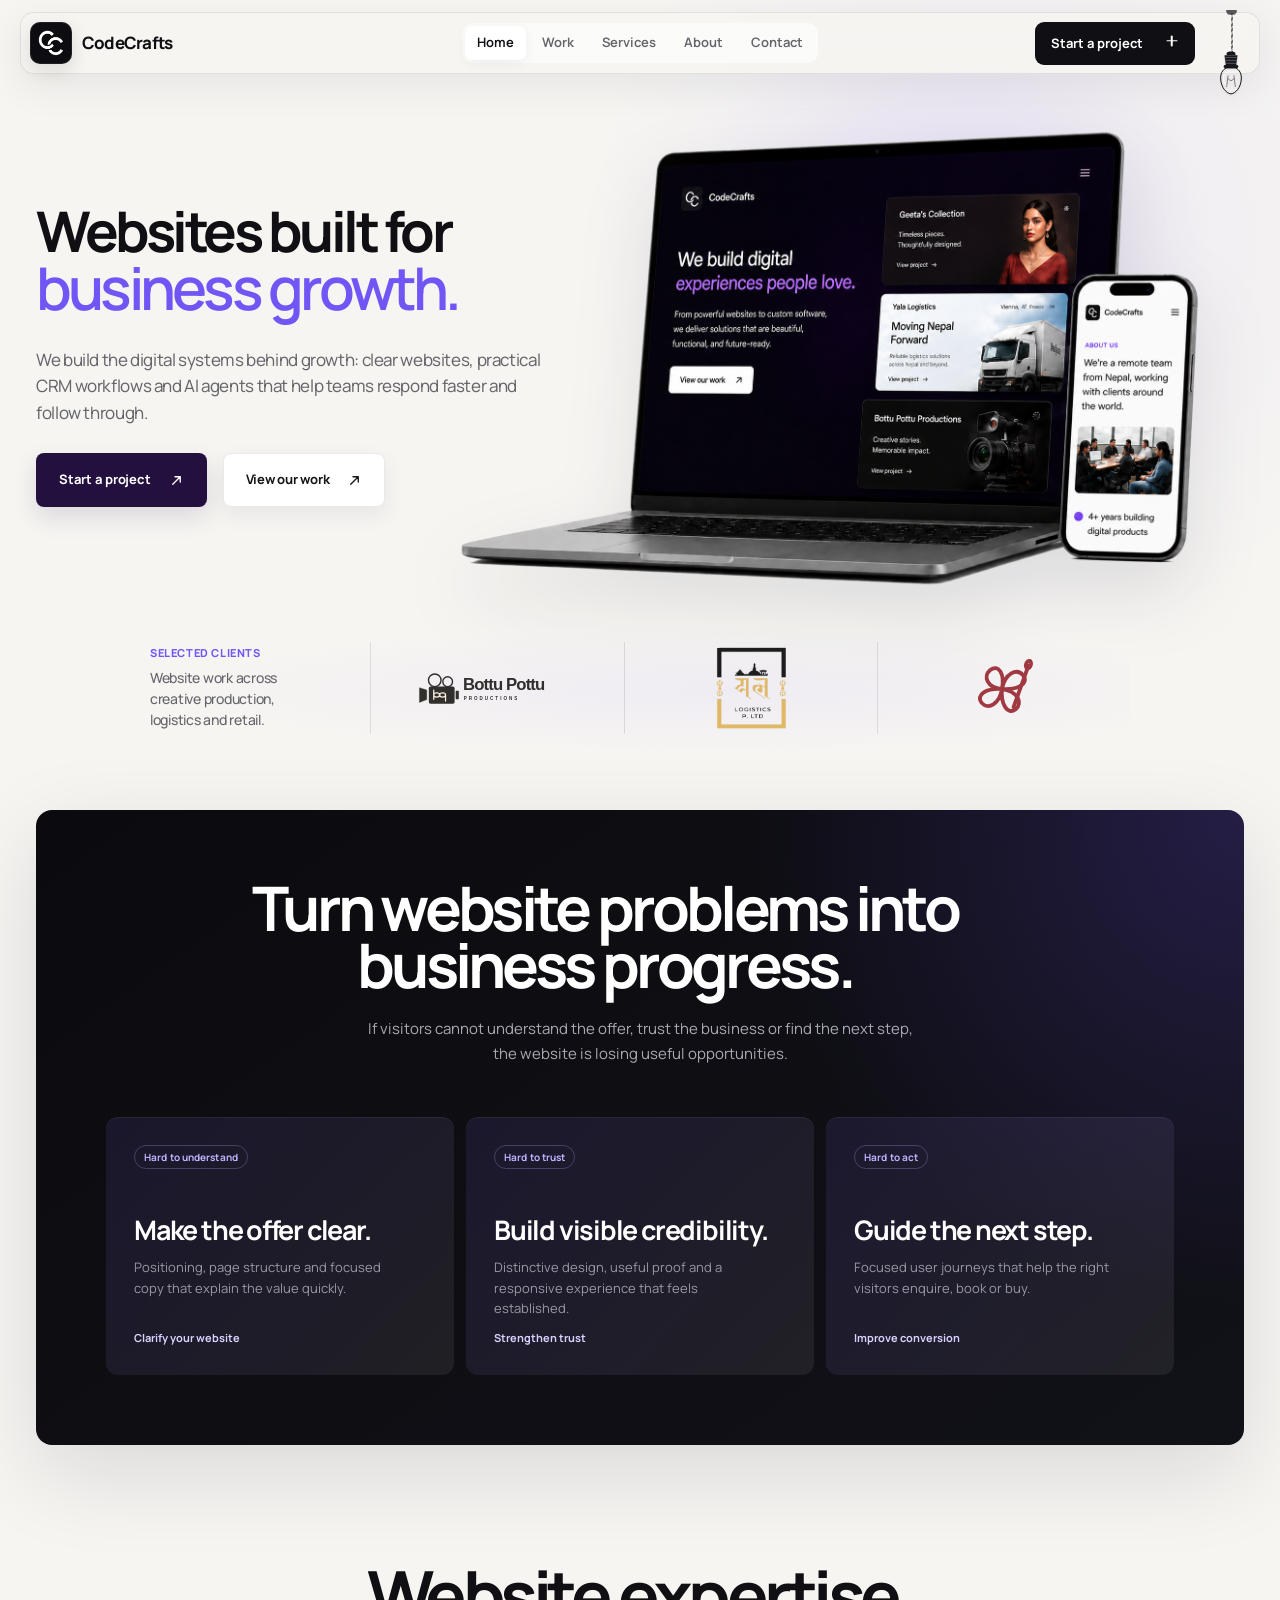
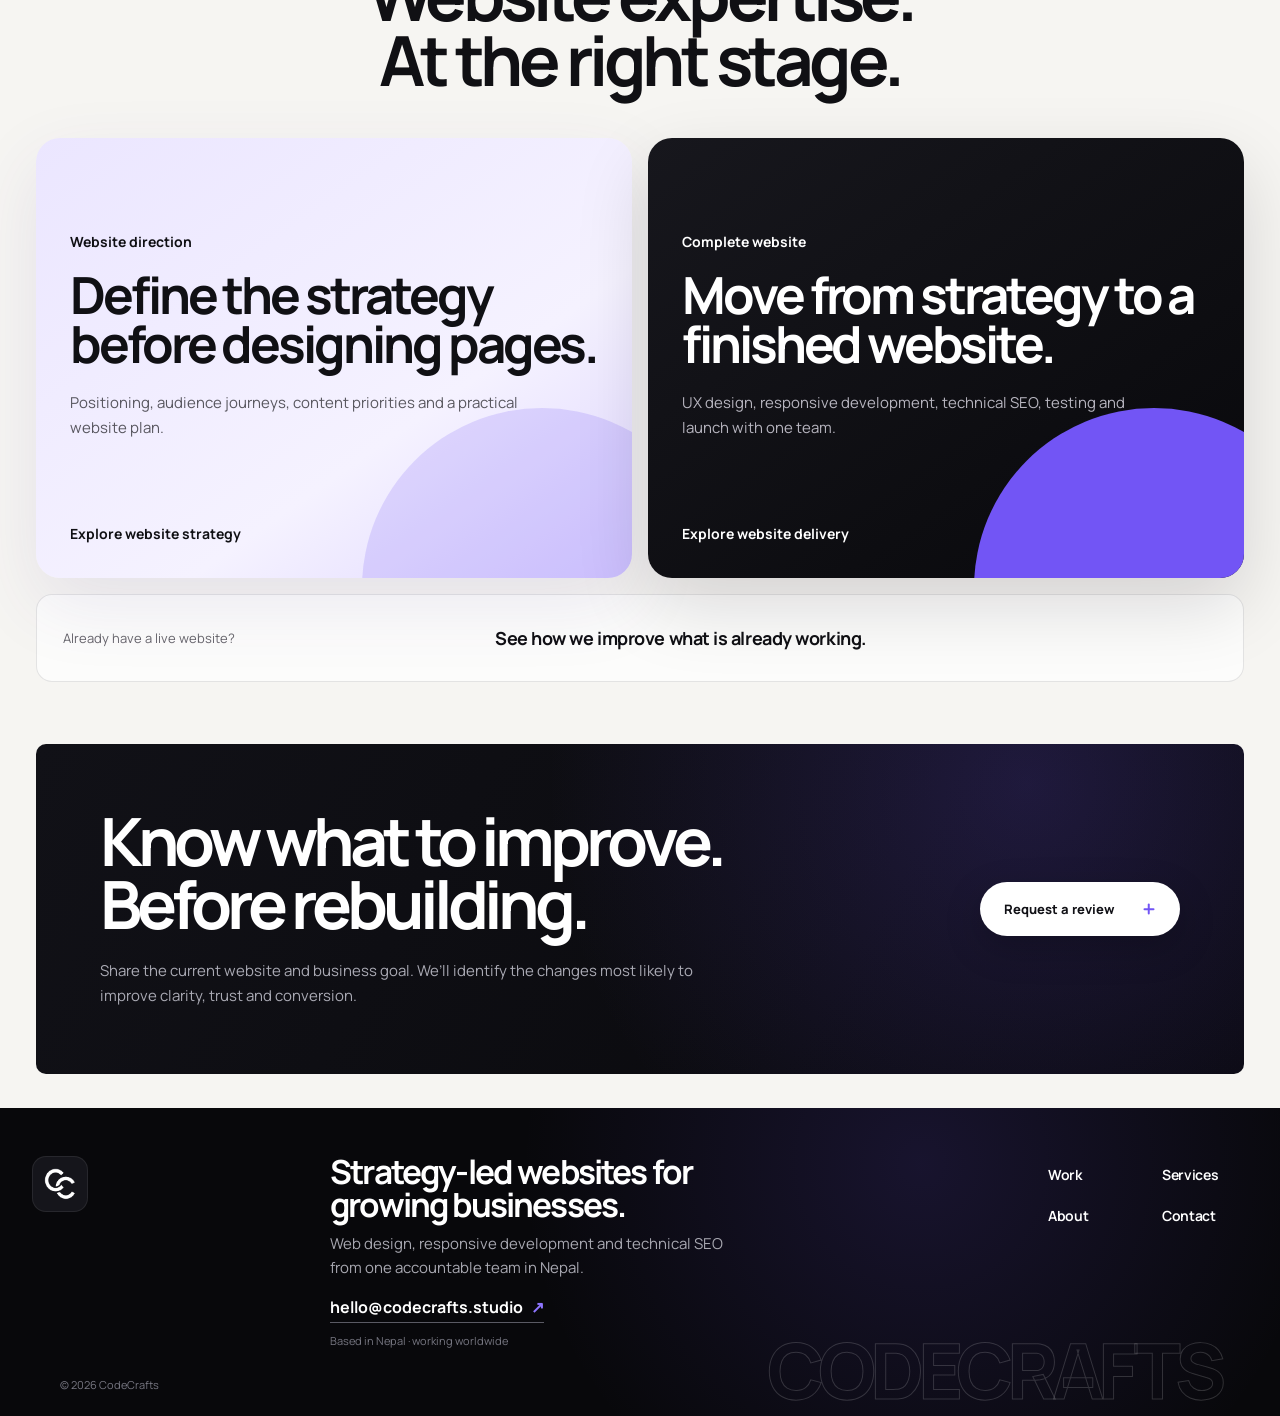
==== commit ea884a97: "Add CRM and AI automation service positioning" ====
--- a/index.html
+++ b/index.html
@@ -3,17 +3,17 @@
 <head>
   <meta charset="utf-8">
   <meta name="viewport" content="width=device-width,initial-scale=1">
-  <meta name="description" content="CodeCrafts is a web design and development studio in Nepal creating fast, distinctive websites that help growing businesses earn trust and enquiries.">
+<meta name="description" content="CodeCraft is a web design and development studio in Nepal building websites, CRM systems and practical AI automation for growing businesses.">
   <meta name="robots" content="index,follow,max-image-preview:large">
   <meta name="theme-color" content="#f3efe8">
-  <title>Web Design &amp; Development Studio in Nepal | CodeCrafts</title>
+<title>Web Design, CRM &amp; AI Automation Studio in Nepal | CodeCraft</title>
   <link rel="canonical" href="https://codecrafts-two.vercel.app/">
-  <link rel="icon" type="image/png" sizes="256x256" href="assets/codecrafts-favicon.png">
-  <link rel="apple-touch-icon" href="assets/codecrafts-favicon.png">
-  <link rel="manifest" href="site.webmanifest">
+  <link rel="icon" type="image/png" sizes="256x256" href="/assets/codecrafts-favicon.png">
+  <link rel="apple-touch-icon" href="/assets/codecrafts-favicon.png">
+  <link rel="manifest" href="/site.webmanifest">
   <meta property="og:type" content="website">
-  <meta property="og:site_name" content="CodeCrafts">
-  <meta property="og:title" content="CodeCrafts | Web Design &amp; Development Studio in Nepal">
+<meta property="og:site_name" content="CodeCraft">
+<meta property="og:title" content="CodeCraft | Web Design, CRM &amp; AI Automation Studio">
   <meta property="og:description" content="Strategy, UX design and development for fast, distinctive websites that help growing businesses earn trust and enquiries.">
   <meta property="og:url" content="https://codecrafts-two.vercel.app/">
   <meta property="og:image" content="https://codecrafts-two.vercel.app/assets/codecrafts-social-preview.png">
@@ -36,7 +36,7 @@
     <section class="approved-hero shell">
       <div class="approved-hero-copy reveal">
         <h1><span>Websites built for</span><em>business growth.</em></h1>
-        <p class="approved-intro">CodeCrafts is a web design and development studio in Nepal. We bring strategy, content, UX and code together to build fast, distinctive websites that earn trust and generate enquiries.</p>
+<p class="approved-intro">We build the digital systems behind growth: clear websites, practical CRM workflows and AI agents that help teams respond faster and follow through.</p>
         <div class="approved-actions"><a class="approved-button approved-button-primary" href="/contact">Start a project <svg class="approved-arrow" viewBox="0 0 20 20" aria-hidden="true"><path d="M5 15 15 5M8 5h7v7"/></svg></a><a class="approved-button approved-button-secondary" href="/work">View our work <svg class="approved-arrow" viewBox="0 0 20 20" aria-hidden="true"><path d="M5 15 15 5M8 5h7v7"/></svg></a></div>
       </div>
       <div class="approved-devices reveal" aria-label="CodeCrafts websites shown on a laptop and phone">
--- a/styles.css
+++ b/styles.css
@@ -452,7 +452,7 @@
 .after-launch-link i{font-size:18px;color:var(--violet)}
 
 /* The final action is deliberately two columns; the button never becomes a floating third item. */
-.home-closing{min-height:330px;margin-top:86px;padding:58px 64px;grid-template-columns:minmax(0,1fr) auto;gap:64px;background:radial-gradient(circle at 82% 12%,rgba(114,85,245,.2),transparent 30rem),linear-gradient(120deg,#111117,#08080b)}
+.home-closing{min-height:330px;margin-top:36px;padding:58px 64px;grid-template-columns:minmax(0,1fr) auto;gap:64px;background:radial-gradient(circle at 82% 12%,rgba(114,85,245,.2),transparent 30rem),linear-gradient(120deg,#111117,#08080b)}
 .home-closing-copy{position:relative;z-index:2}
 .home-closing h2{max-width:760px;font-size:clamp(48px,5.2vw,72px);line-height:.94}
 .home-closing-copy>span{display:block;max-width:600px;margin-top:24px;color:#aaaab4;font-size:15px;line-height:1.65}
@@ -695,7 +695,7 @@
   .engagements{width:calc(100% - 20px);padding:70px 0 14px}.engagements-head{margin-bottom:28px;padding:0 10px;text-align:left}.engagements-head h2{font-size:clamp(40px,11.4vw,48px)}
   .engagement-grid{grid-template-columns:1fr;gap:10px}.engagement-card{min-height:380px;padding:26px;border-radius:18px}.engagement-card h3{font-size:clamp(37px,10.5vw,46px)}.engagement-card small{font-size:14px}.engagement-card:hover{transform:none}
   .after-launch-link{min-height:112px;margin-top:10px;padding:20px;grid-template-columns:1fr auto;gap:6px 18px}.after-launch-link span{grid-column:1/-1}.after-launch-link strong{font-size:16px}.after-launch-link:hover{transform:none}
-  .home-closing{width:calc(100% - 20px);min-height:auto;margin-top:62px;padding:34px 24px;gap:30px;border-radius:18px}.home-closing h2{font-size:clamp(40px,11vw,48px)}.home-closing-copy>span{font-size:14px}.home-closing .round-link{min-height:52px;padding:0 20px}
+  .home-closing{width:calc(100% - 20px);min-height:auto;margin-top:32px;padding:34px 24px;gap:30px;border-radius:18px}.home-closing h2{font-size:clamp(40px,11vw,48px)}.home-closing-copy>span{font-size:14px}.home-closing .round-link{min-height:52px;padding:0 20px}
 }
 
 /* Motion direction: quiet sequencing and spatial continuity, never cursor decoration. */
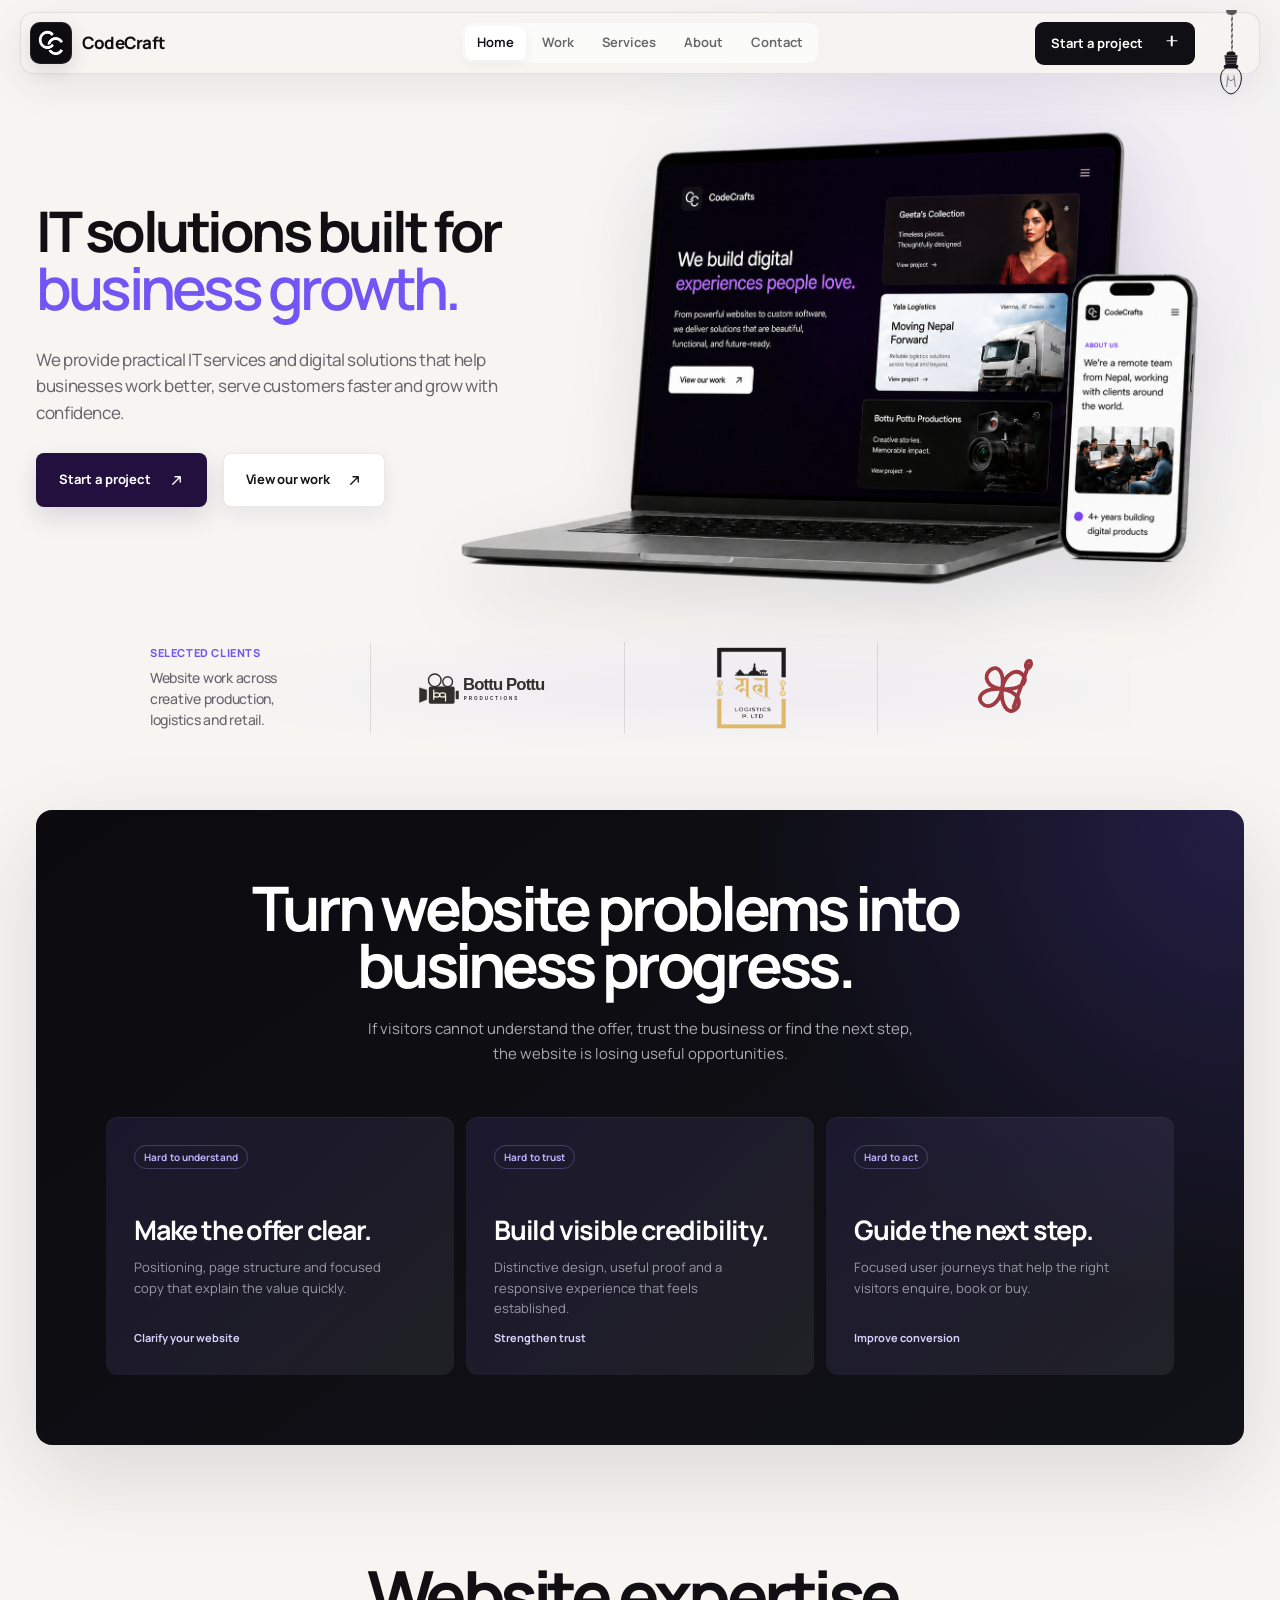
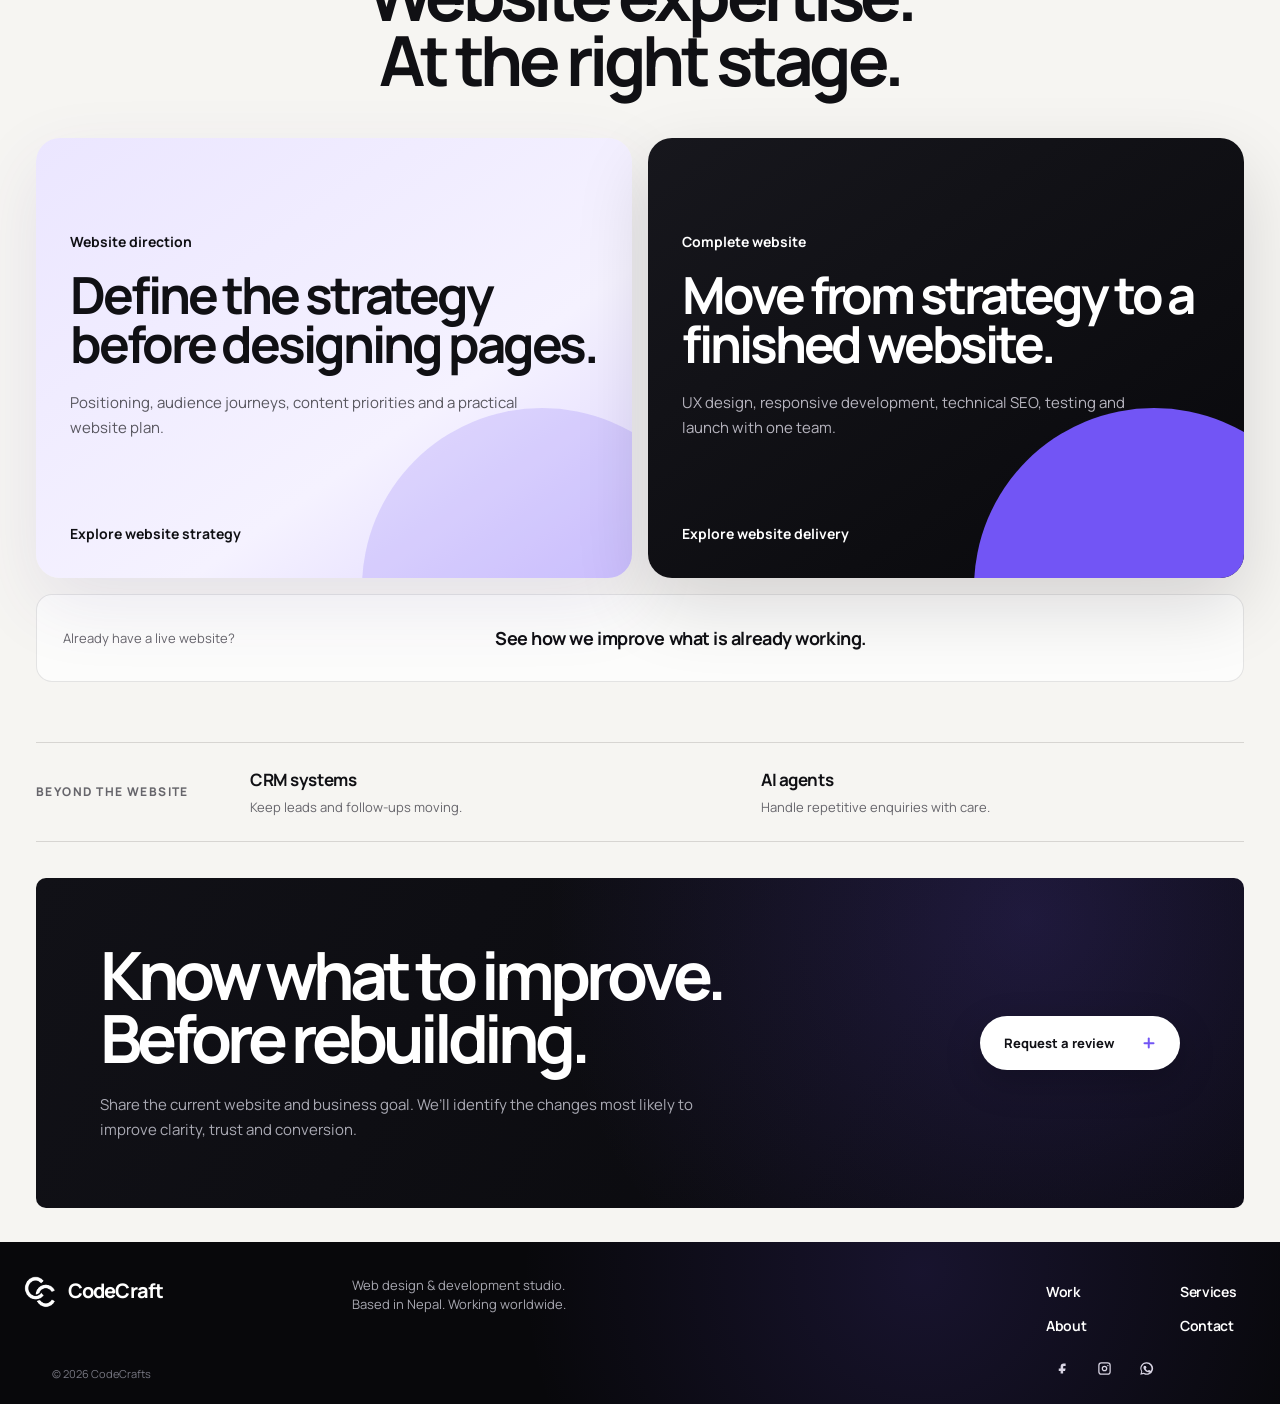
==== commit 3c7c9333: "View issue fix" ====
--- a/index.html
+++ b/index.html
@@ -3,17 +3,17 @@
 <head>
   <meta charset="utf-8">
   <meta name="viewport" content="width=device-width,initial-scale=1">
-<meta name="description" content="CodeCraft is a web design and development studio in Nepal building websites, CRM systems and practical AI automation for growing businesses.">
+<meta name="description" content="CodeCraft is an IT services and digital solutions company helping growing businesses improve their websites, systems and day-to-day operations.">
   <meta name="robots" content="index,follow,max-image-preview:large">
   <meta name="theme-color" content="#f3efe8">
-<title>Web Design, CRM &amp; AI Automation Studio in Nepal | CodeCraft</title>
+<title>IT Services &amp; Digital Solutions Company | CodeCraft</title>
   <link rel="canonical" href="https://codecrafts-two.vercel.app/">
   <link rel="icon" type="image/png" sizes="256x256" href="/assets/codecrafts-favicon.png">
   <link rel="apple-touch-icon" href="/assets/codecrafts-favicon.png">
   <link rel="manifest" href="/site.webmanifest">
   <meta property="og:type" content="website">
 <meta property="og:site_name" content="CodeCraft">
-<meta property="og:title" content="CodeCraft | Web Design, CRM &amp; AI Automation Studio">
+<meta property="og:title" content="CodeCraft | IT Services &amp; Digital Solutions Company">
   <meta property="og:description" content="Strategy, UX design and development for fast, distinctive websites that help growing businesses earn trust and enquiries.">
   <meta property="og:url" content="https://codecrafts-two.vercel.app/">
   <meta property="og:image" content="https://codecrafts-two.vercel.app/assets/codecrafts-social-preview.png">
@@ -21,7 +21,7 @@
   <meta property="og:image:height" content="630">
   <meta property="og:image:alt" content="CodeCrafts web design and development studio homepage">
   <meta name="twitter:card" content="summary_large_image">
-  <meta name="twitter:title" content="CodeCrafts | Web Design &amp; Development Studio in Nepal">
+  <meta name="twitter:title" content="CodeCraft | IT Services &amp; Digital Solutions Company">
   <meta name="twitter:description" content="Clear, distinctive websites for growing businesses in Nepal and worldwide.">
   <meta name="twitter:image" content="https://codecrafts-two.vercel.app/assets/codecrafts-social-preview.png">
   <script type="application/ld+json">{"@context":"https://schema.org","@graph":[{"@type":"Organization","@id":"https://codecrafts-two.vercel.app/#organization","name":"CodeCrafts","url":"https://codecrafts-two.vercel.app/","logo":{"@type":"ImageObject","url":"https://codecrafts-two.vercel.app/assets/codecrafts-mark.png","width":810,"height":790},"image":"https://codecrafts-two.vercel.app/assets/codecrafts-social-preview.png","email":"hello@codecrafts.studio","description":"An independent web design and development studio in Nepal creating strategy-led websites for growing businesses worldwide.","areaServed":[{"@type":"Country","name":"Nepal"},{"@type":"Place","name":"Worldwide"}],"knowsAbout":["Website strategy","Web design","Web development","E-commerce development","User experience design","Technical SEO","Website accessibility"]},{"@type":"WebSite","@id":"https://codecrafts-two.vercel.app/#website","url":"https://codecrafts-two.vercel.app/","name":"CodeCrafts","publisher":{"@id":"https://codecrafts-two.vercel.app/#organization"},"inLanguage":"en"}]}</script>
@@ -35,8 +35,8 @@
   <main id="main">
     <section class="approved-hero shell">
       <div class="approved-hero-copy reveal">
-        <h1><span>Websites built for</span><em>business growth.</em></h1>
-<p class="approved-intro">We build the digital systems behind growth: clear websites, practical CRM workflows and AI agents that help teams respond faster and follow through.</p>
+        <h1><span>IT solutions built for</span><em>business growth.</em></h1>
+<p class="approved-intro">We provide practical IT services and digital solutions that help businesses work better, serve customers faster and grow with confidence.</p>
         <div class="approved-actions"><a class="approved-button approved-button-primary" href="/contact">Start a project <svg class="approved-arrow" viewBox="0 0 20 20" aria-hidden="true"><path d="M5 15 15 5M8 5h7v7"/></svg></a><a class="approved-button approved-button-secondary" href="/work">View our work <svg class="approved-arrow" viewBox="0 0 20 20" aria-hidden="true"><path d="M5 15 15 5M8 5h7v7"/></svg></a></div>
       </div>
       <div class="approved-devices reveal" aria-label="CodeCrafts websites shown on a laptop and phone">
--- a/styles.css
+++ b/styles.css
@@ -249,6 +249,31 @@
   footer{padding-bottom:26px}footer:after{position:static;grid-column:auto;margin-top:4px;font-size:15.2vw;line-height:.76;letter-spacing:-.085em;-webkit-text-stroke-color:rgba(255,255,255,.14);transform:none}footer small{padding-right:0}
 }
 
+/* Final footer treatment: keep the brand legible and remove the oversized outline wordmark. */
+footer:after{display:none!important}
+footer .footer-brand{width:auto;height:auto;display:flex;align-items:center;gap:12px;background:transparent;box-shadow:none}
+footer .footer-brand b{position:static!important;width:auto!important;height:auto!important;padding:0!important;margin:0!important;overflow:visible!important;clip:auto!important;white-space:nowrap!important;border:0!important;color:#fff;font-size:20px;letter-spacing:-.045em}
+footer{padding-top:46px;padding-bottom:24px;gap:28px 56px}
+footer>p strong{font-size:clamp(26px,2.5vw,36px)}
+footer>p span{font-size:14px}
+footer small{margin-top:10px}
+.footer-social{display:flex;align-items:center;gap:10px;margin-top:16px}
+.footer-social a{width:32px;height:32px;border:1px solid rgba(255,255,255,.18);border-radius:50%;display:grid;place-items:center;color:#d9d5e4;transition:transform .2s,border-color .2s,color .2s}
+.footer-social a:hover{transform:translateY(-2px);border-color:#9b83ff;color:#b7a5ff}
+.footer-social svg{width:15px;height:15px;fill:currentColor}
+footer{padding-top:32px;padding-bottom:18px;gap:22px 48px}
+footer>p{gap:8px}
+footer>p strong{font-size:18px;line-height:1.2;font-weight:650}
+.footer-social{margin-top:8px}
+.home-capabilities{display:grid;grid-template-columns:180px 1fr;align-items:center;gap:34px;margin-top:34px;padding:24px 0;border-top:1px solid var(--line);border-bottom:1px solid var(--line)}
+.home-capabilities>p{margin:0;color:var(--muted);font-size:12px;text-transform:uppercase;letter-spacing:.12em;font-weight:750}
+.home-capabilities>div{display:grid;grid-template-columns:repeat(2,minmax(0,1fr));gap:28px}
+.home-capabilities a{display:flex;flex-direction:column;gap:5px;color:var(--ink);transition:color .2s}
+.home-capabilities a:hover{color:var(--violet)}
+.home-capabilities strong{font-size:17px;letter-spacing:-.025em}
+.home-capabilities span{color:var(--muted);font-size:13px}
+@media(max-width:720px){.home-capabilities{grid-template-columns:1fr;gap:16px;margin-top:26px;padding:20px 0}.home-capabilities>div{grid-template-columns:1fr;gap:16px}.home-capabilities strong{font-size:16px}}
+
 /* Hero composition: proof belongs to the story, not in a separate empty band. */
 @media(min-width:1001px){
   .hero{min-height:565px;padding-top:18px;padding-bottom:0;align-items:center}
@@ -1376,6 +1401,35 @@
   .approved-hero + .client-rail .client-geeta .client-logo{width:48px;height:48px}
 }
 
+/* Final compact footer: keep the contact surface useful without a second hero. */
+footer {
+  min-height: 0;
+  padding: 34px max(24px, calc((100% - 1280px) / 2)) 20px;
+  grid-template-columns: minmax(230px, 280px) minmax(300px, 1fr) 220px;
+  gap: 20px 48px;
+  align-items: start;
+}
+footer:before, footer:after { display: none !important; }
+footer > p { max-width: 260px; padding: 0; gap: 7px; font-size: 13px; line-height: 1.45; }
+footer > p { display: grid; align-content: start; }
+footer > p strong { display: none !important; }
+footer > p span, footer > p a { display: block; }
+footer .footer-brand { align-self: start; align-items: flex-start; }
+footer > div:nth-of-type(2) { width: 210px; gap: 3px 18px; }
+footer > div:nth-of-type(2) a { padding: 5px 0; font-size: 14px; }
+footer small { margin-top: 8px; font-size: 11px; }
+@media (max-width: 720px) {
+  footer { padding: 30px 20px 18px; grid-template-columns: 1fr auto; gap: 18px 24px; }
+  footer > p { grid-column: 1 / -1; }
+  footer > div:nth-of-type(2) { grid-column: 1 / -1; width: 100%; }
+  footer small { grid-column: 1 / -1; margin-top: 0; }
+}
+@media (min-width: 721px) and (max-width: 1000px) {
+  footer { grid-template-columns: minmax(190px, 0.8fr) minmax(0, 1.2fr); }
+  footer > div:nth-of-type(2) { grid-column: 2; justify-self: start; }
+  footer small { grid-column: 1 / -1; }
+}
+
 /* User-specified hero proportions, mapped to the existing static classes. */
 .approved-hero{
   grid-template-columns:minmax(0,42%) minmax(0,58%);
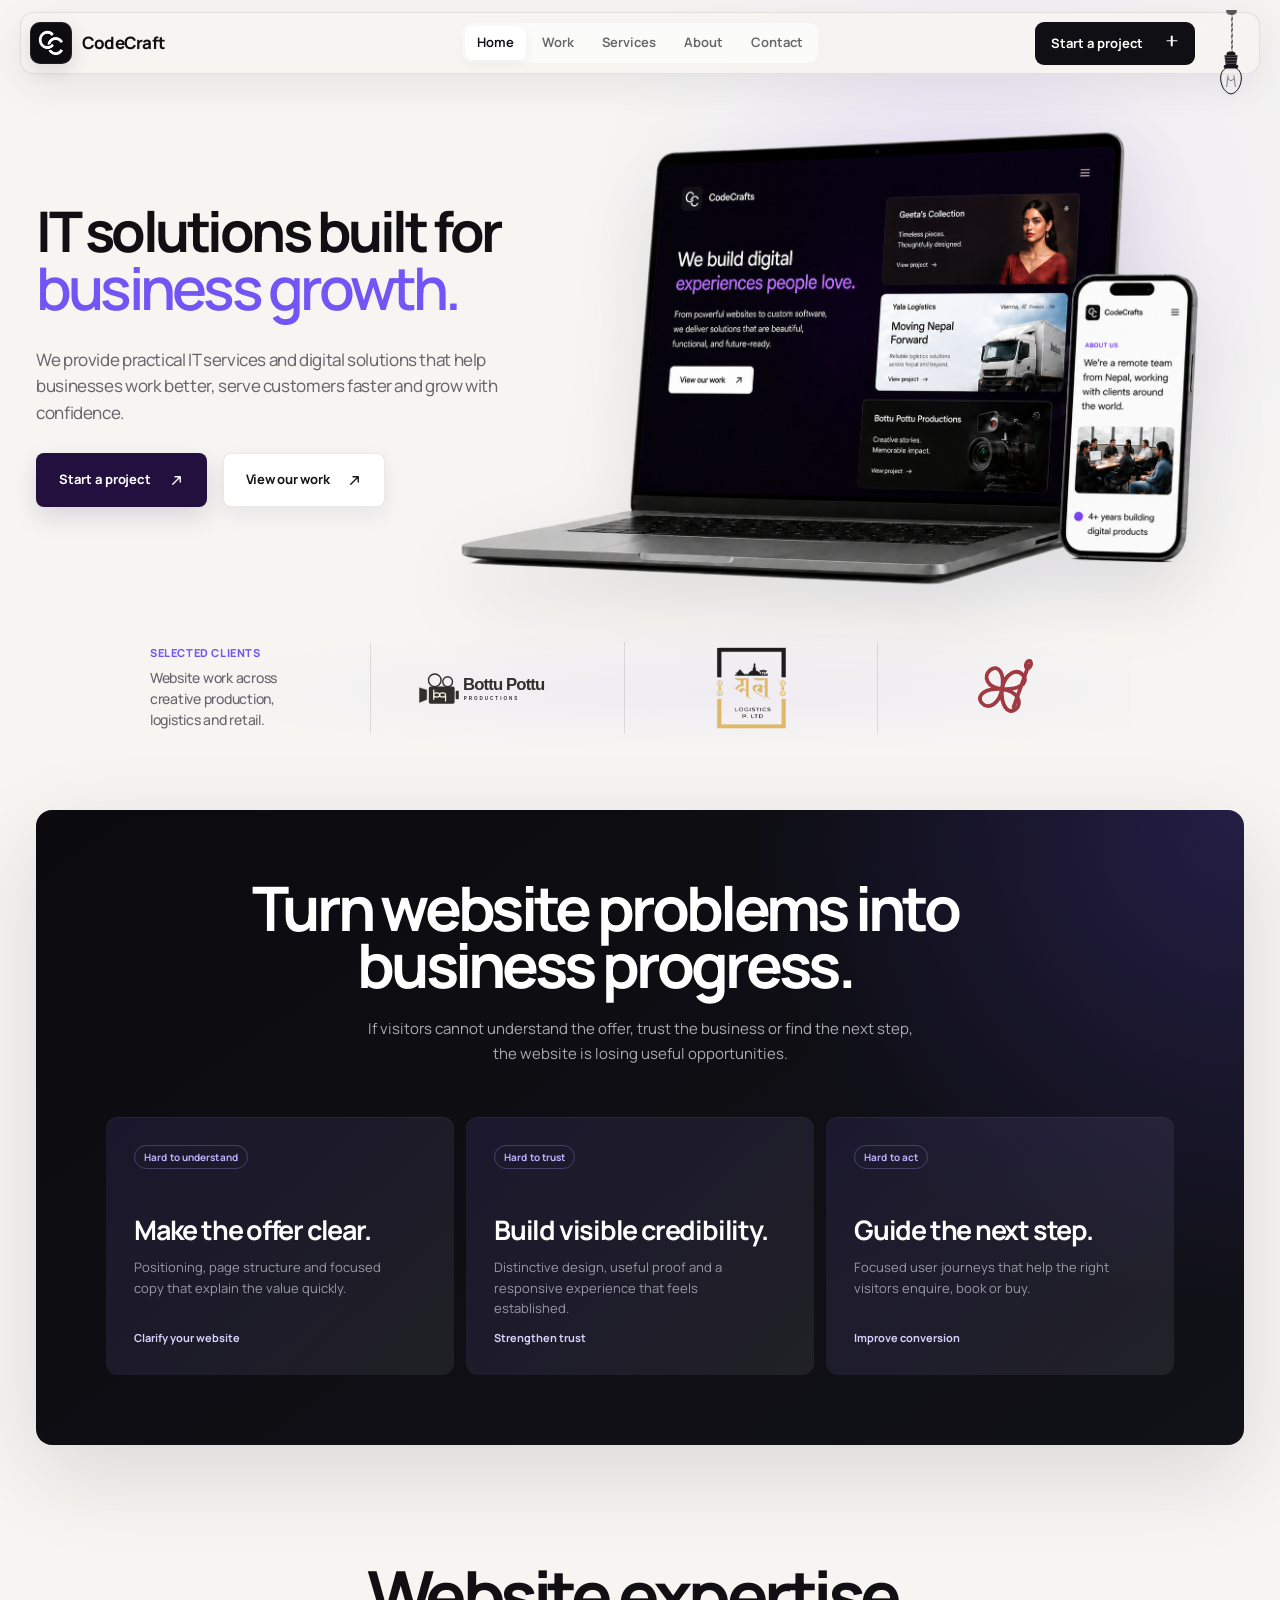
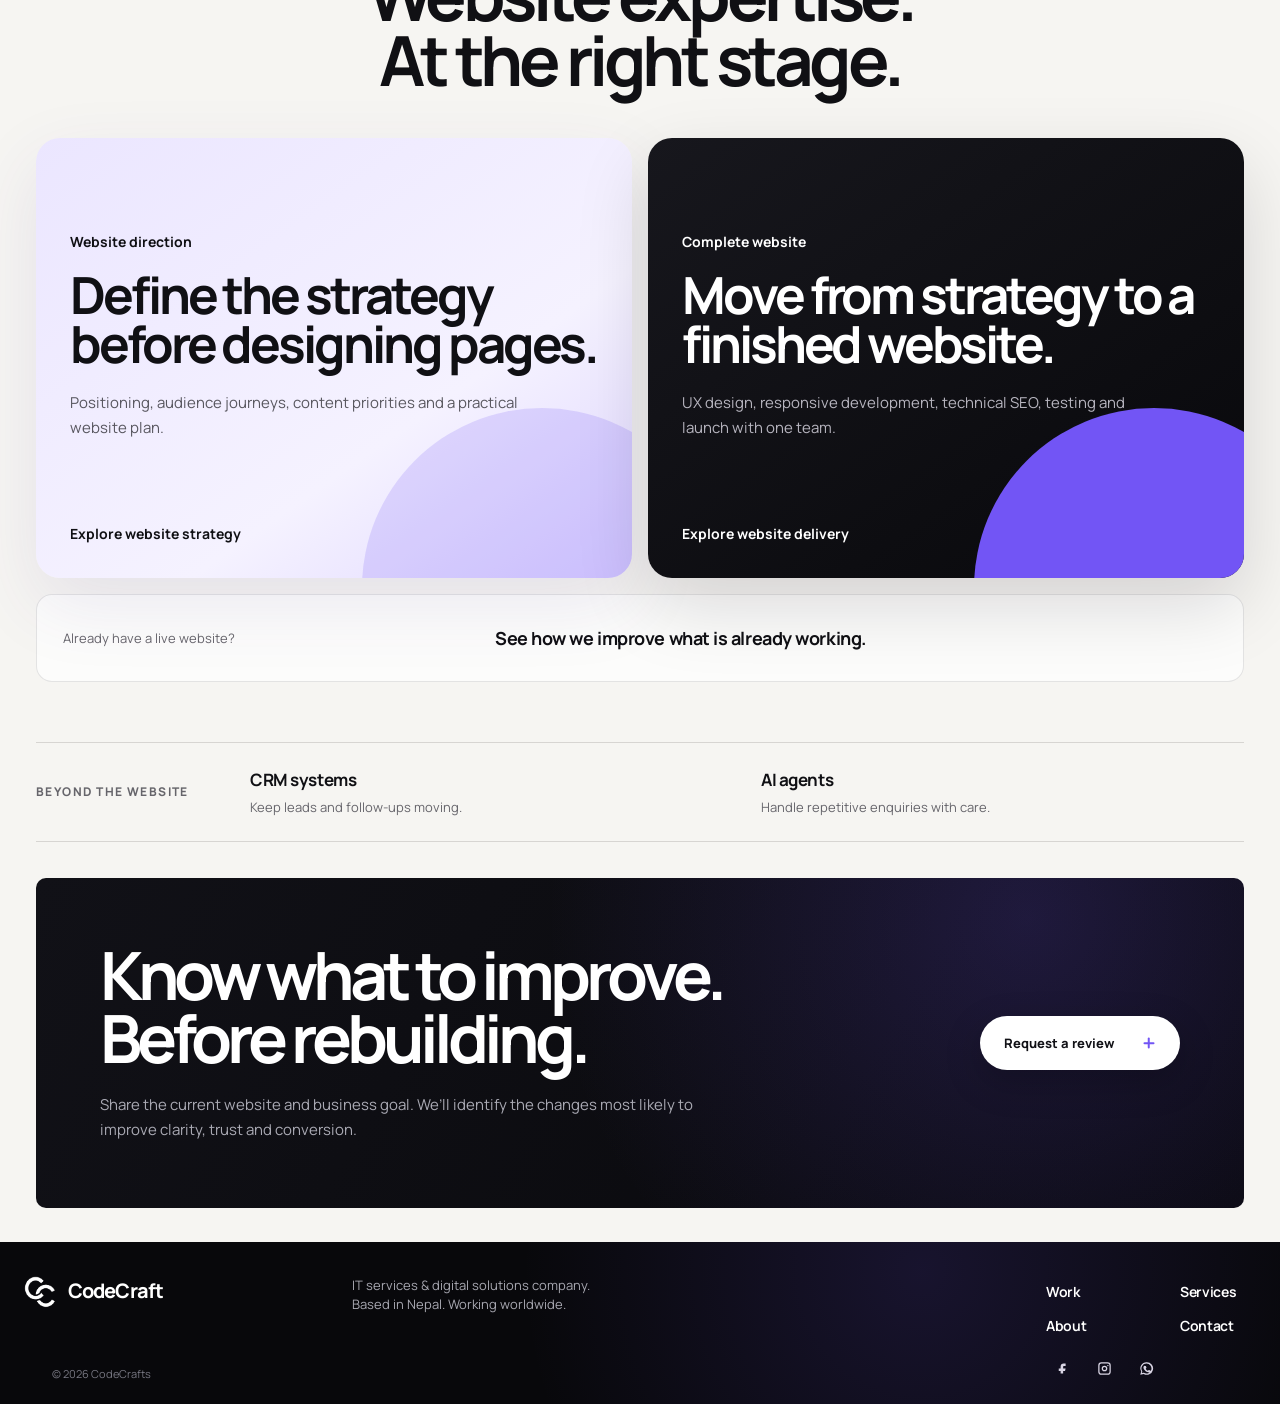
==== commit a450cfbd: "CMS removed from the site" ====
--- a/index.html
+++ b/index.html
@@ -80,6 +80,5 @@
 
   <footer><div class="footer-brand"><img src="assets/codecrafts-mark-white.png" alt=""><b>CodeCrafts</b></div><p>Web design &amp; development studio.<br>Based in Nepal. Working worldwide.</p><div><a href="/work">Work</a><a href="/services">Services</a><a href="/about">About</a><a href="/contact">Contact</a></div><small>© <span data-year></span> CodeCrafts</small></footer>
   <script src="script.js"></script>
-  <script src="cms-content.js"></script>
 </body>
 </html>
--- a/styles.css
+++ b/styles.css
@@ -32,7 +32,9 @@
 .detail-list{border-top:1px solid var(--ink);margin-bottom:120px}.detail-list article{display:grid;grid-template-columns:90px 1fr;padding:72px 0;border-bottom:1px solid var(--line)}.detail-list article>span{color:var(--violet);font-weight:750}.detail-list article>div{display:grid;grid-template-columns:1fr 1fr;gap:22px 70px}.detail-list h2{grid-column:1/-1;font-size:clamp(48px,6vw,84px);letter-spacing:-.06em;line-height:.9;margin:8px 0 38px}.detail-list article>div>p:not(.section-label){font-size:18px;color:var(--muted);margin:0}.detail-list ul{list-style:none;padding:0;margin:0}.detail-list li{border-top:1px solid var(--line);padding:9px 0;font-size:14px}
 .about-statement{padding:110px 0;border-top:1px solid var(--line)}.about-statement h2{margin-bottom:0}.values{display:grid;grid-template-columns:repeat(2,1fr);border-top:1px solid var(--ink);border-left:1px solid var(--line);margin-bottom:100px}.values article{min-height:260px;padding:34px;border-right:1px solid var(--line);border-bottom:1px solid var(--line)}.values article>span{font-size:11px;color:var(--violet)}.values h3{font-size:30px;letter-spacing:-.04em;margin:65px 0 12px}.values p{color:var(--muted);max-width:350px}
 .contact-layout{min-height:calc(100vh - 104px);padding:80px 0 120px;display:grid;grid-template-columns:.85fr 1.15fr;gap:100px}.contact-copy h1{font-size:clamp(64px,7.6vw,116px);line-height:.85;letter-spacing:-.075em;margin:42px 0}.contact-copy>p:not(.eyebrow){max-width:440px;color:var(--muted);font-size:18px}.contact-copy>a{display:inline-block;margin-top:30px;border-bottom:1px solid;font-weight:750}.contact-form{background:#fff;border:1px solid var(--line);border-radius:12px;padding:45px;display:grid;gap:24px}.contact-form label{font-size:12px;font-weight:750}.contact-form small{font-weight:400;color:var(--muted);margin-left:5px}.contact-form input,.contact-form select,.contact-form textarea{display:block;width:100%;border:0;border-bottom:1px solid #cfcfd6;background:transparent;padding:13px 0;border-radius:0;outline:0;font-weight:400}.contact-form textarea{resize:vertical}.contact-form input:focus,.contact-form select:focus,.contact-form textarea:focus{border-color:var(--violet)}.contact-form button{border:0;background:var(--ink);color:#fff;border-radius:7px;padding:16px 20px;text-align:left;font-weight:750;cursor:pointer}.contact-form button span{float:right}.contact-form button:hover{background:var(--violet)}.form-status{font-size:13px;margin:0;min-height:20px}.honeypot{position:absolute!important;left:-10000px!important;width:1px!important;height:1px!important;overflow:hidden!important}
-.reveal{opacity:0;transform:translateY(40px) scale(.99);transition:opacity .85s ease,transform 1s cubic-bezier(.16,1,.3,1)}.reveal.visible{opacity:1;transform:none}
+.reveal{opacity:1;transform:none;transition:opacity .85s ease,transform 1s cubic-bezier(.16,1,.3,1)}
+.motion-ready .reveal{opacity:0;transform:translateY(40px) scale(.99)}
+.motion-ready .reveal.visible{opacity:1;transform:none}
 @media(max-width:1000px){.shell{width:min(100% - 40px,850px)}nav{gap:22px}.hero{grid-template-columns:1fr;min-height:auto;padding-top:70px}.hero-copy{max-width:680px}.hero-art{height:500px}.concept-one{left:2%}.concept-two{left:28%}.concept-three{right:2%}.client-path-head,.expectations,.services-preview,.process-band>.shell,.contact-layout{grid-template-columns:1fr}.expectations dl{margin-top:10px}.service-list{margin-top:20px}.project-meta{grid-template-columns:1fr 1fr}.tags{grid-column:1/-1;justify-content:flex-start}.contact-layout{gap:60px}.detail-list article>div{grid-template-columns:1fr}.detail-list h2{grid-column:auto}footer{grid-template-columns:1fr 1fr}}
 @media(max-width:720px){.shell{width:calc(100% - 30px)}.site-header{height:82px;width:calc(100% - 30px);grid-template-columns:minmax(0,1fr) 44px}.brand img{width:32px;height:32px}.header-cta{display:none}.menu{display:block;position:relative;z-index:50;justify-self:end}nav{position:fixed;inset:82px 15px auto;background:var(--surface);border:1px solid var(--line);border-radius:10px;padding:22px;display:grid;gap:5px;box-shadow:0 18px 45px rgba(0,0,0,.12);opacity:0;pointer-events:none;transform:translateY(-10px);transition:.2s}nav.open{opacity:1;pointer-events:auto;transform:none}nav a{font-size:18px;padding:10px}.hero{padding:38px 0 60px;min-width:0}.hero-copy{min-width:0}.hero h1{font-size:clamp(49px,14vw,55px);letter-spacing:-.07em}.hero-foot>p{font-size:15px;max-width:100%}.hero-art{height:380px;margin-top:10px;width:100%}.concept-card{border-radius:7px}.concept-one{width:55%;height:230px;top:115px}.concept-two{width:57%;height:260px;left:24%;top:70px}.concept-three{width:48%;height:240px}.concept-two b{margin:38px 15px;font-size:27px}.concept-one strong{margin:30px 18px}.manifesto{padding:90px 0}.manifesto-note{width:100%;grid-template-columns:1fr;margin-top:40px}.services-preview{padding:70px 0}.service-list a{grid-template-columns:34px 1fr 24px}.service-list a p{display:none}.service-list h3{font-size:25px}.process-band{padding:75px 0}.closing{padding:35px 28px;min-height:400px}.closing .round-link{right:25px;top:auto;bottom:28px}.closing h2{font-size:64px}.page-intro{padding:55px 0 75px}.page-intro h1{font-size:62px}.page-intro>p:last-child{font-size:16px}.project{padding:55px 0}.project-image{aspect-ratio:4/3}.project-meta{grid-template-columns:1fr}.project-meta h2{font-size:34px}.detail-list article{grid-template-columns:38px 1fr;padding:50px 0}.detail-list h2{font-size:48px}.values{grid-template-columns:1fr}.contact-layout{padding:50px 0 80px}.contact-copy h1{font-size:62px}.contact-form{padding:26px 20px}footer{grid-template-columns:1fr;padding:50px 24px}footer small{grid-column:auto}}
 .hero-webgl{z-index:0}
@@ -249,6 +251,36 @@
   footer{padding-bottom:26px}footer:after{position:static;grid-column:auto;margin-top:4px;font-size:15.2vw;line-height:.76;letter-spacing:-.085em;-webkit-text-stroke-color:rgba(255,255,255,.14);transform:none}footer small{padding-right:0}
 }
 
+/* Featured operational capabilities: keep CRM and AI visible without making
+   the core website services compete with them for attention. */
+.featured-services{margin-bottom:92px}
+.detail-list article#crm-systems,.detail-list article#ai-agents{display:none}
+.featured-services-heading{display:grid;grid-template-columns:minmax(0,1fr) minmax(260px,.72fr);gap:18px 60px;margin-bottom:30px}
+.featured-services-heading>span{grid-column:1/-1;color:var(--violet);font-size:13px;font-weight:750;letter-spacing:.08em;text-transform:uppercase}
+.featured-services-heading h2{margin:0;font-size:clamp(44px,5vw,72px);line-height:.92;letter-spacing:-.06em}
+.featured-services-heading h2 em{font-family:Georgia,serif;font-weight:400}
+.featured-services-heading p{align-self:end;max-width:360px;margin:0;color:var(--muted);line-height:1.6}
+.featured-services-grid{display:grid;grid-template-columns:repeat(2,minmax(0,1fr));gap:16px}
+.featured-service{position:relative;min-height:360px;padding:34px 34px 30px;border-radius:18px;overflow:hidden;color:#fff;background:linear-gradient(145deg,#1a1726,#30235b);box-shadow:0 18px 50px rgba(40,27,86,.14)}
+.featured-service:after{content:"";position:absolute;right:-72px;bottom:-100px;width:250px;height:250px;border-radius:50%;background:rgba(153,129,255,.3)}
+.featured-service.ai-agents{background:linear-gradient(145deg,#11151d,#24405d)}
+.featured-service>*{position:relative;z-index:1}
+.featured-service-kicker{display:block;color:#c9bcff;font-size:12px;font-weight:750;letter-spacing:.1em;text-transform:uppercase}
+.featured-service h2{max-width:470px;margin:58px 0 14px;font-size:clamp(34px,3.8vw,58px);line-height:.94;letter-spacing:-.06em}
+.featured-service p{max-width:470px;margin:0;color:#d7d2e4;line-height:1.55}
+.featured-service ul{display:flex;flex-wrap:wrap;gap:8px;margin:25px 0 0;padding:0;list-style:none}
+.featured-service li{padding:7px 10px;border:1px solid rgba(255,255,255,.17);border-radius:999px;color:#eeeaff;font-size:12px}
+html[data-theme="dark"] .featured-service{box-shadow:none}
+@media(max-width:720px){
+  .featured-services{margin-bottom:66px}
+  .featured-services-heading{display:block;margin-bottom:24px}
+  .featured-services-heading h2{margin:12px 0 18px;font-size:48px}
+  .featured-services-heading p{font-size:15px}
+  .featured-services-grid{grid-template-columns:1fr;gap:10px}
+  .featured-service{min-height:0;padding:28px 24px 24px;border-radius:16px}
+  .featured-service h2{margin:46px 0 14px;font-size:43px}
+}
+
 /* Final footer treatment: keep the brand legible and remove the oversized outline wordmark. */
 footer:after{display:none!important}
 footer .footer-brand{width:auto;height:auto;display:flex;align-items:center;gap:12px;background:transparent;box-shadow:none}
@@ -1401,6 +1433,13 @@
   .approved-hero + .client-rail .client-geeta .client-logo{width:48px;height:48px}
 }
 
+/* Visibility safety net: content must never depend on animation JavaScript. */
+html:not(.motion-ready) .goal-grid.reveal:not(.visible)>a,
+html:not(.motion-ready) .engagements.reveal:not(.visible) .engagements-head,
+html:not(.motion-ready) .engagements.reveal:not(.visible) .engagement-card,
+html:not(.motion-ready) .engagements.reveal:not(.visible) .after-launch-link,
+html:not(.motion-ready) .home-closing.reveal:not(.visible)>*{opacity:1;transform:none}
+
 /* Final compact footer: keep the contact surface useful without a second hero. */
 footer {
   min-height: 0;
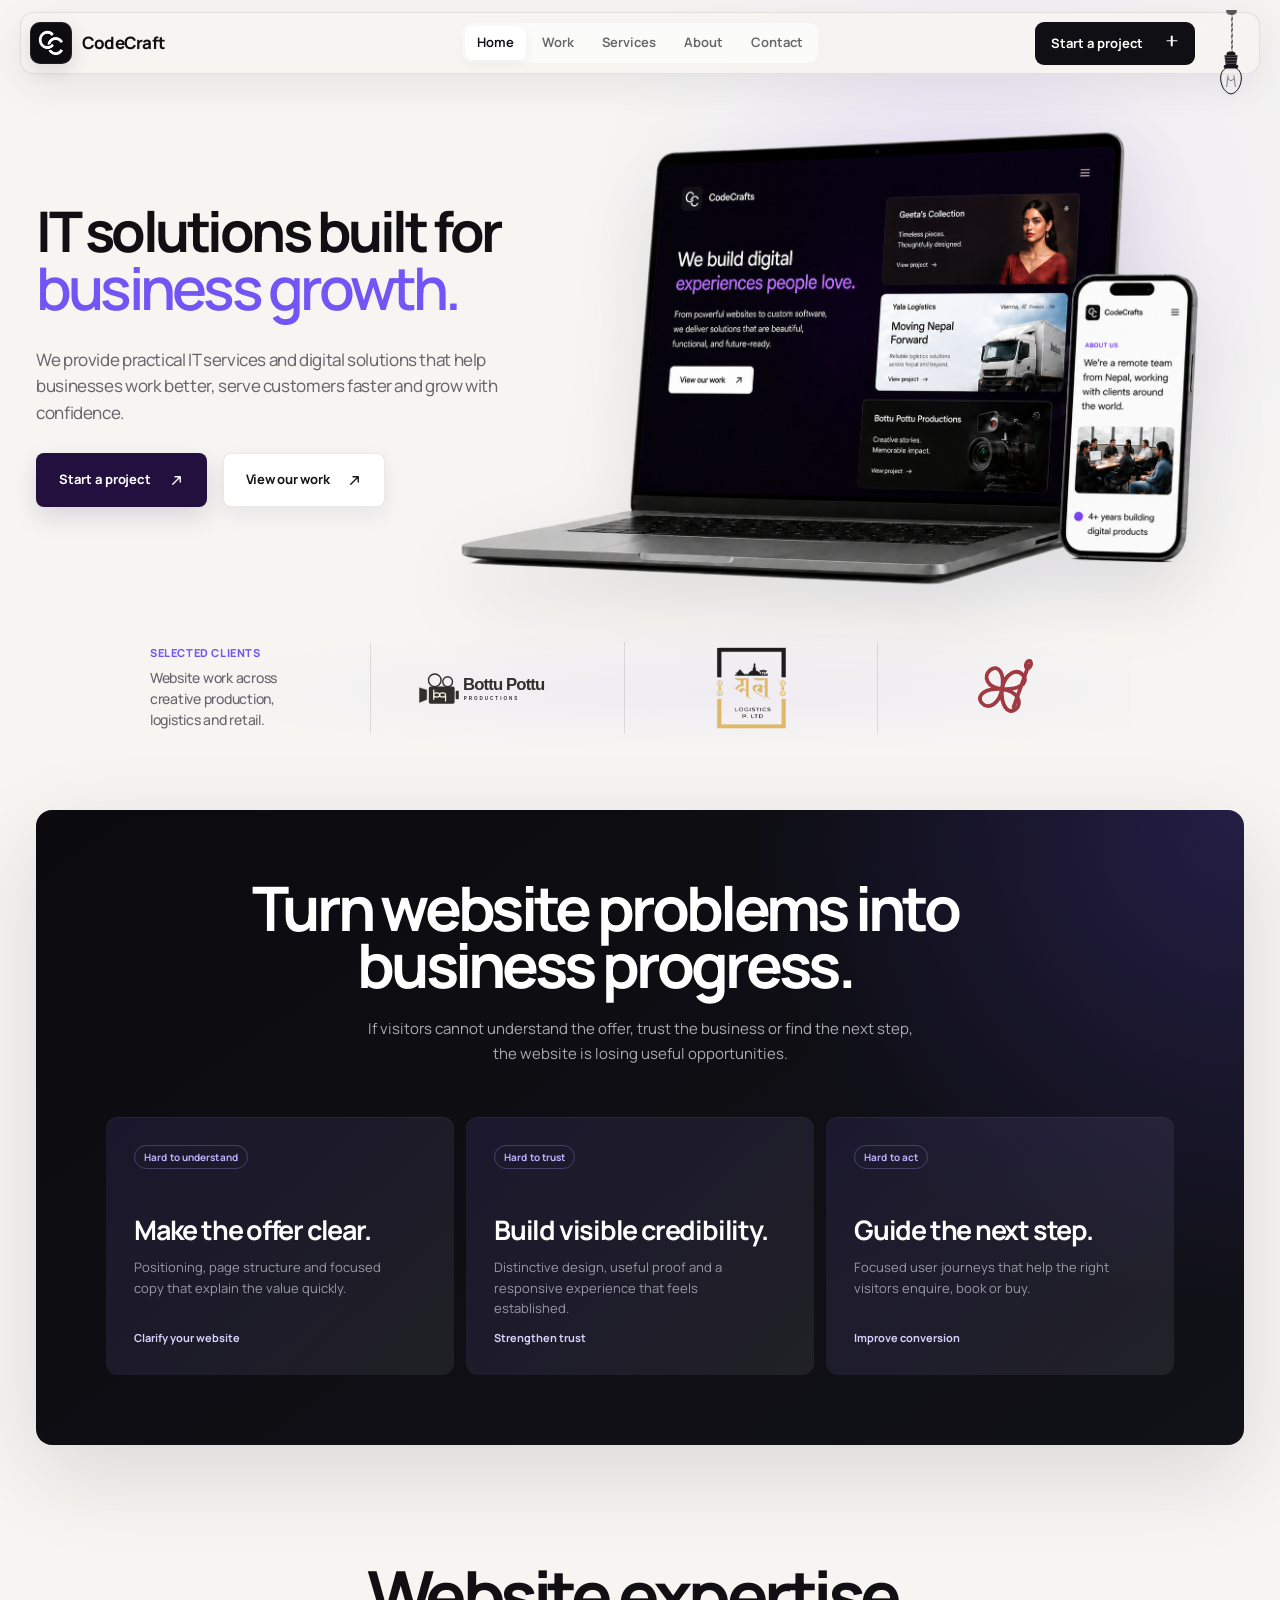
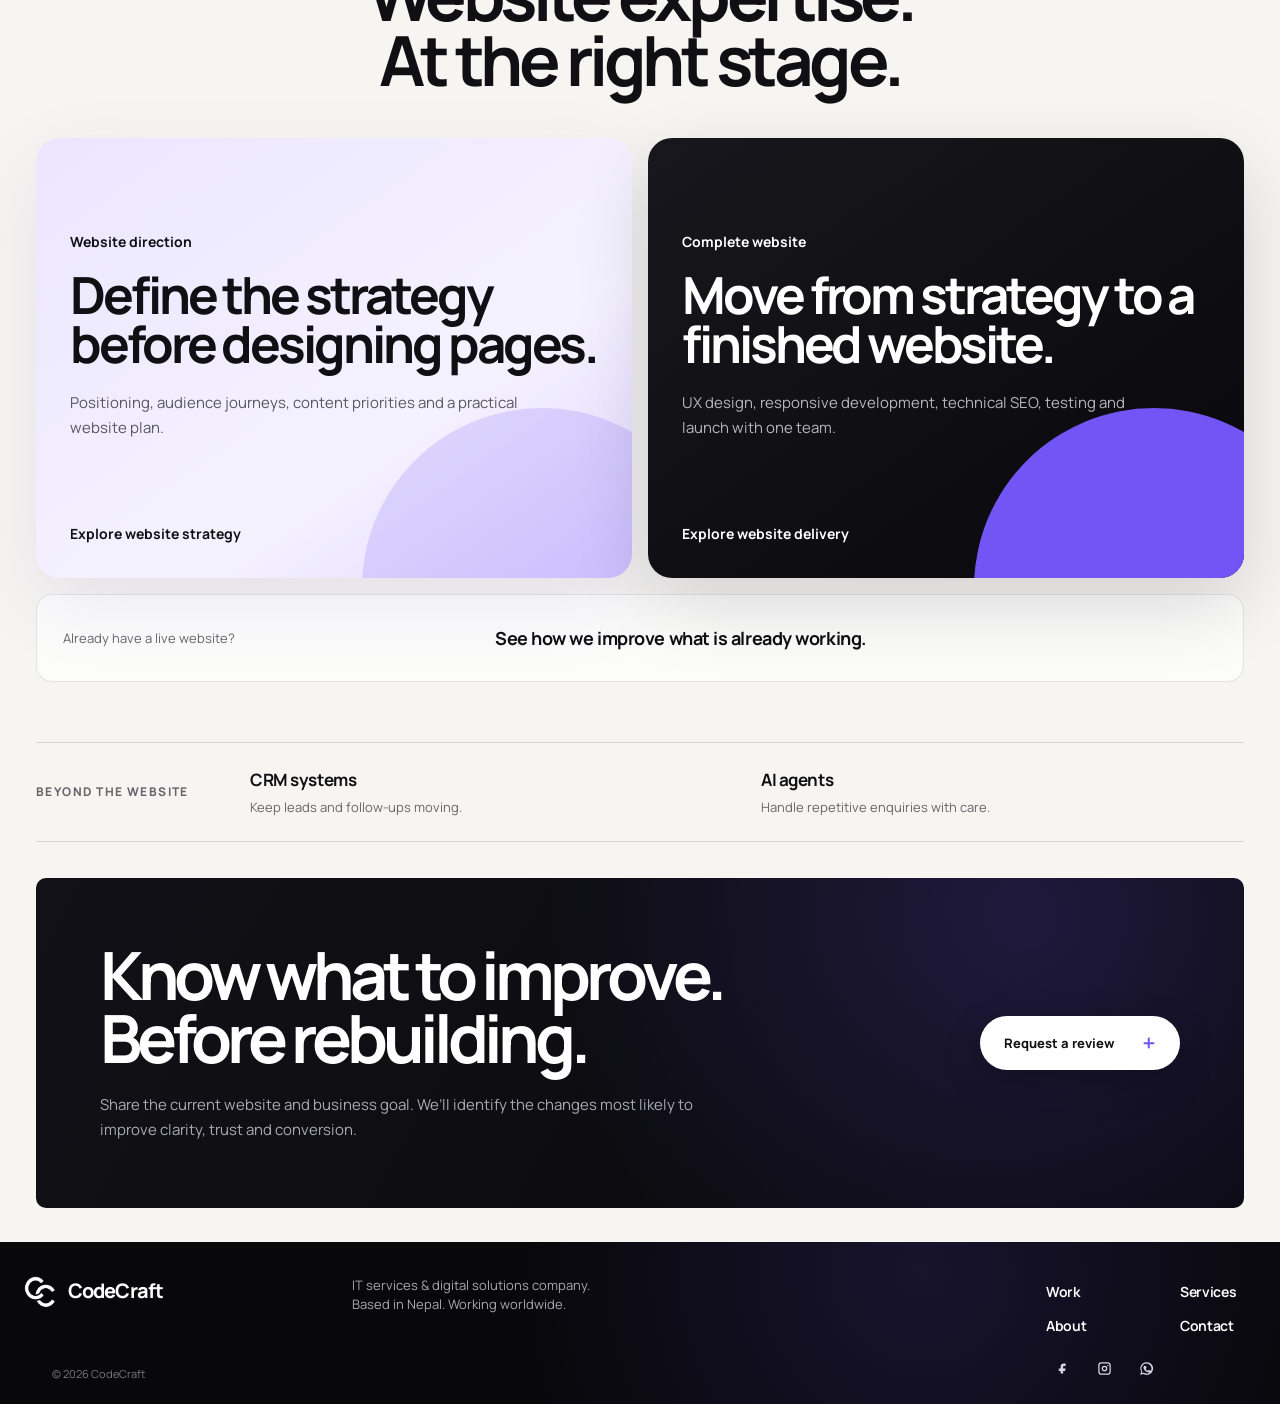
==== commit 85f5521a: "Backend data clean" ====
--- a/index.html
+++ b/index.html
@@ -19,18 +19,18 @@
   <meta property="og:image" content="https://codecrafts-two.vercel.app/assets/codecrafts-social-preview.png">
   <meta property="og:image:width" content="1200">
   <meta property="og:image:height" content="630">
-  <meta property="og:image:alt" content="CodeCrafts web design and development studio homepage">
+  <meta property="og:image:alt" content="CodeCraft web design and development studio homepage">
   <meta name="twitter:card" content="summary_large_image">
   <meta name="twitter:title" content="CodeCraft | IT Services &amp; Digital Solutions Company">
   <meta name="twitter:description" content="Clear, distinctive websites for growing businesses in Nepal and worldwide.">
   <meta name="twitter:image" content="https://codecrafts-two.vercel.app/assets/codecrafts-social-preview.png">
-  <script type="application/ld+json">{"@context":"https://schema.org","@graph":[{"@type":"Organization","@id":"https://codecrafts-two.vercel.app/#organization","name":"CodeCrafts","url":"https://codecrafts-two.vercel.app/","logo":{"@type":"ImageObject","url":"https://codecrafts-two.vercel.app/assets/codecrafts-mark.png","width":810,"height":790},"image":"https://codecrafts-two.vercel.app/assets/codecrafts-social-preview.png","email":"hello@codecrafts.studio","description":"An independent web design and development studio in Nepal creating strategy-led websites for growing businesses worldwide.","areaServed":[{"@type":"Country","name":"Nepal"},{"@type":"Place","name":"Worldwide"}],"knowsAbout":["Website strategy","Web design","Web development","E-commerce development","User experience design","Technical SEO","Website accessibility"]},{"@type":"WebSite","@id":"https://codecrafts-two.vercel.app/#website","url":"https://codecrafts-two.vercel.app/","name":"CodeCrafts","publisher":{"@id":"https://codecrafts-two.vercel.app/#organization"},"inLanguage":"en"}]}</script>
+  <script type="application/ld+json">{"@context":"https://schema.org","@graph":[{"@type":"Organization","@id":"https://codecrafts-two.vercel.app/#organization","name":"CodeCraft","url":"https://codecrafts-two.vercel.app/","logo":{"@type":"ImageObject","url":"https://codecrafts-two.vercel.app/assets/codecrafts-mark.png","width":810,"height":790},"image":"https://codecrafts-two.vercel.app/assets/codecrafts-social-preview.png","email":"hello@codecrafts.studio","description":"An independent web design and development studio in Nepal creating strategy-led websites for growing businesses worldwide.","areaServed":[{"@type":"Country","name":"Nepal"},{"@type":"Place","name":"Worldwide"}],"knowsAbout":["Website strategy","Web design","Web development","E-commerce development","User experience design","Technical SEO","Website accessibility"]},{"@type":"WebSite","@id":"https://codecrafts-two.vercel.app/#website","url":"https://codecrafts-two.vercel.app/","name":"CodeCraft","publisher":{"@id":"https://codecrafts-two.vercel.app/#organization"},"inLanguage":"en"}]}</script>
   <script src="theme-init.js"></script>
   <link rel="stylesheet" href="styles.css">
 </head>
 <body>
   <a class="skip" href="#main">Skip to content</a>
-  <header class="site-header"><a class="brand" href="/"><img src="assets/codecrafts-mark.png" alt=""><b>CodeCrafts</b></a><nav id="nav" aria-label="Primary"><a class="active" aria-current="page" href="/">Home</a><a href="/work">Work</a><a href="/services">Services</a><a href="/about">About</a><a href="/contact">Contact</a></nav><a class="header-cta" href="/contact">Start a project <span class="action-plus" aria-hidden="true"></span></a><button class="menu" aria-label="Toggle navigation" aria-expanded="false" aria-controls="nav"><span></span><span></span></button></header>
+  <header class="site-header"><a class="brand" href="/"><img src="assets/codecrafts-mark.png" alt=""><b>CodeCraft</b></a><nav id="nav" aria-label="Primary"><a class="active" aria-current="page" href="/">Home</a><a href="/work">Work</a><a href="/services">Services</a><a href="/about">About</a><a href="/contact">Contact</a></nav><a class="header-cta" href="/contact">Start a project <span class="action-plus" aria-hidden="true"></span></a><button class="menu" aria-label="Toggle navigation" aria-expanded="false" aria-controls="nav"><span></span><span></span></button></header>
 
   <main id="main">
     <section class="approved-hero shell">
@@ -39,12 +39,12 @@
 <p class="approved-intro">We provide practical IT services and digital solutions that help businesses work better, serve customers faster and grow with confidence.</p>
         <div class="approved-actions"><a class="approved-button approved-button-primary" href="/contact">Start a project <svg class="approved-arrow" viewBox="0 0 20 20" aria-hidden="true"><path d="M5 15 15 5M8 5h7v7"/></svg></a><a class="approved-button approved-button-secondary" href="/work">View our work <svg class="approved-arrow" viewBox="0 0 20 20" aria-hidden="true"><path d="M5 15 15 5M8 5h7v7"/></svg></a></div>
       </div>
-      <div class="approved-devices reveal" aria-label="CodeCrafts websites shown on a laptop and phone">
-        <img class="approved-device-composite" src="assets/codecrafts-device-hero-light.png" width="1599" height="984" fetchpriority="high" decoding="async" alt="Responsive CodeCrafts website projects displayed on a laptop and phone">
+      <div class="approved-devices reveal" aria-label="CodeCraft websites shown on a laptop and phone">
+        <img class="approved-device-composite" src="assets/codecrafts-device-hero-light.png" width="1599" height="984" fetchpriority="high" decoding="async" alt="Responsive CodeCraft website projects displayed on a laptop and phone">
       </div>
     </section>
 
-    <section class="client-rail" aria-label="Companies CodeCrafts has built websites for">
+    <section class="client-rail" aria-label="Companies CodeCraft has built websites for">
       <div class="client-rail-copy"><strong>Selected clients</strong><span>Website work across creative production, logistics and retail.</span></div>
       <div class="client-rail-window">
         <div class="client-rail-track">
@@ -78,7 +78,7 @@
     <section class="closing home-closing shell reveal"><div class="home-closing-copy"><h2>Know what to improve.<br>Before rebuilding.</h2><span>Share the current website and business goal. We’ll identify the changes most likely to improve clarity, trust and conversion.</span></div><a class="round-link light" href="/contact?goal=review">Request a review <span class="action-plus" aria-hidden="true"></span></a></section>
   </main>
 
-  <footer><div class="footer-brand"><img src="assets/codecrafts-mark-white.png" alt=""><b>CodeCrafts</b></div><p>Web design &amp; development studio.<br>Based in Nepal. Working worldwide.</p><div><a href="/work">Work</a><a href="/services">Services</a><a href="/about">About</a><a href="/contact">Contact</a></div><small>© <span data-year></span> CodeCrafts</small></footer>
+  <footer><div class="footer-brand"><img src="assets/codecrafts-mark-white.png" alt=""><b>CodeCraft</b></div><p>Web design &amp; development studio.<br>Based in Nepal. Working worldwide.</p><div><a href="/work">Work</a><a href="/services">Services</a><a href="/about">About</a><a href="/contact">Contact</a></div><small>© <span data-year></span> CodeCraft</small></footer>
   <script src="script.js"></script>
 </body>
 </html>
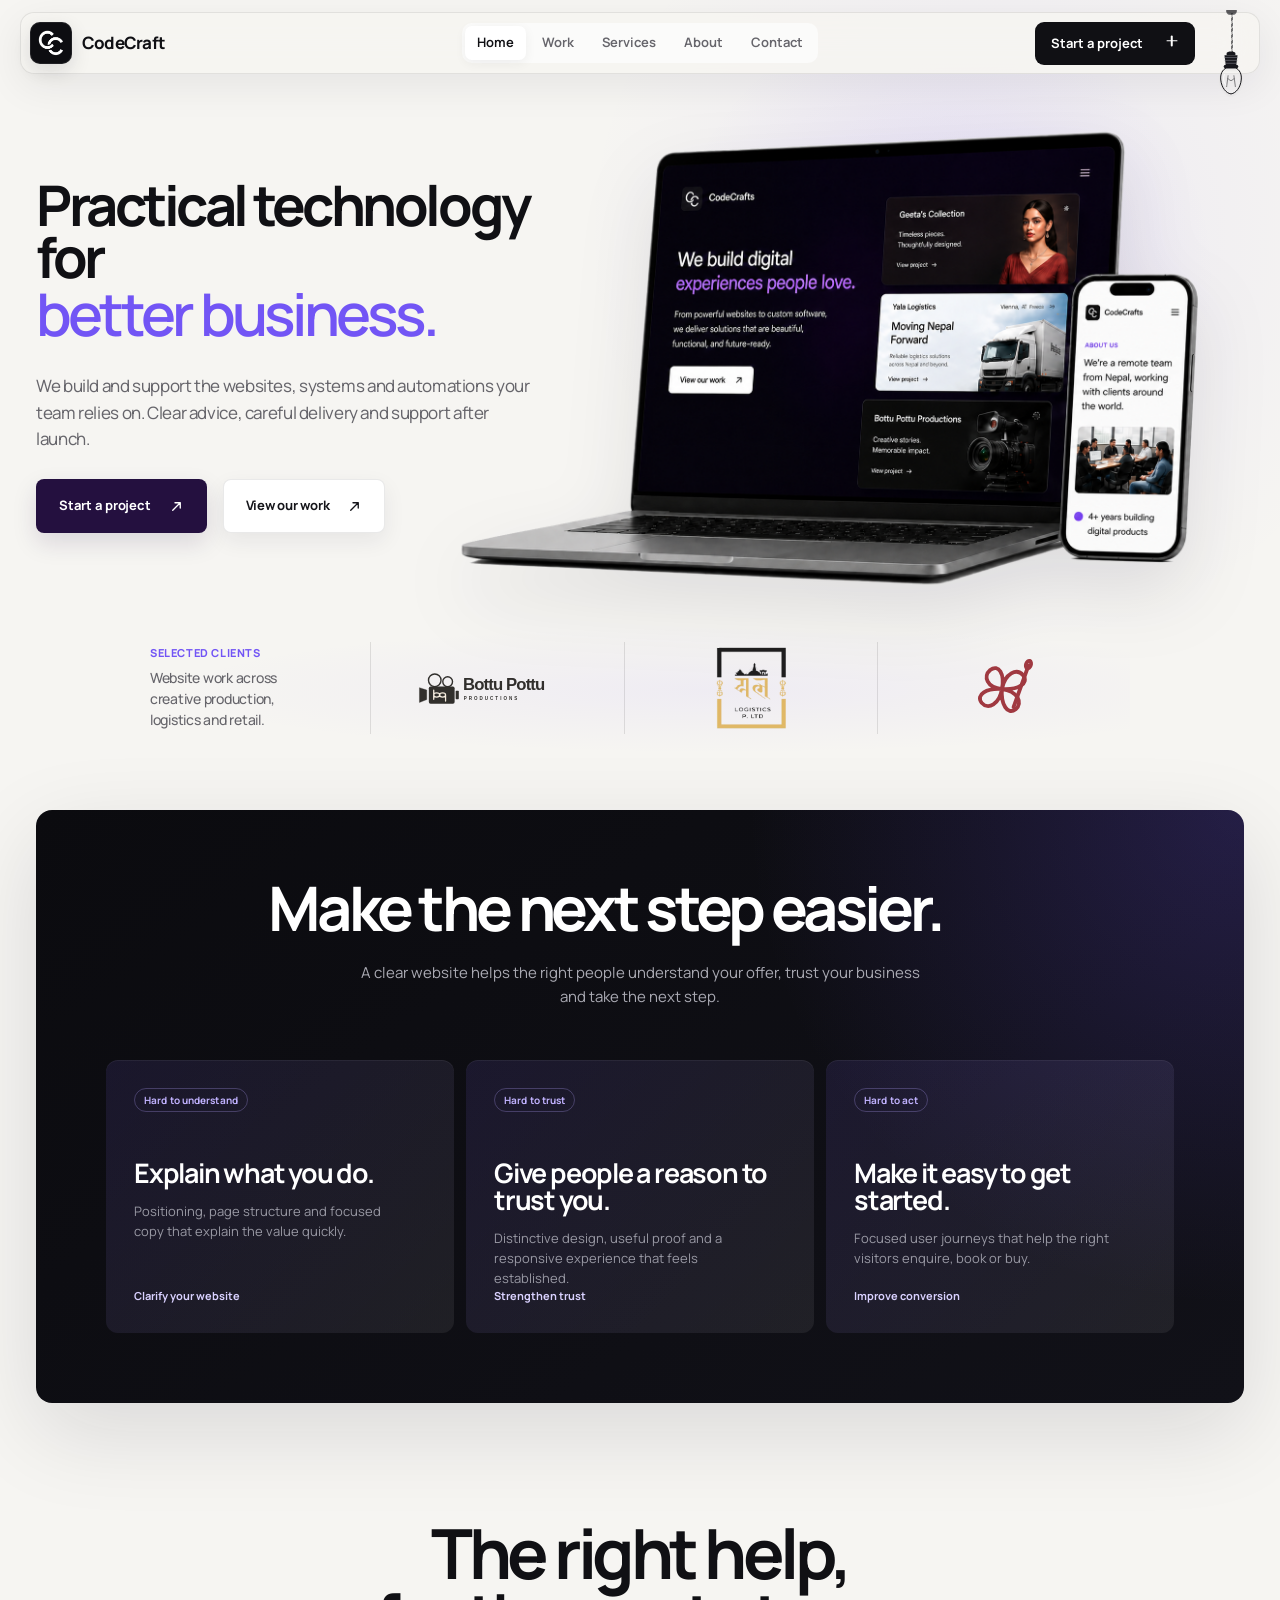
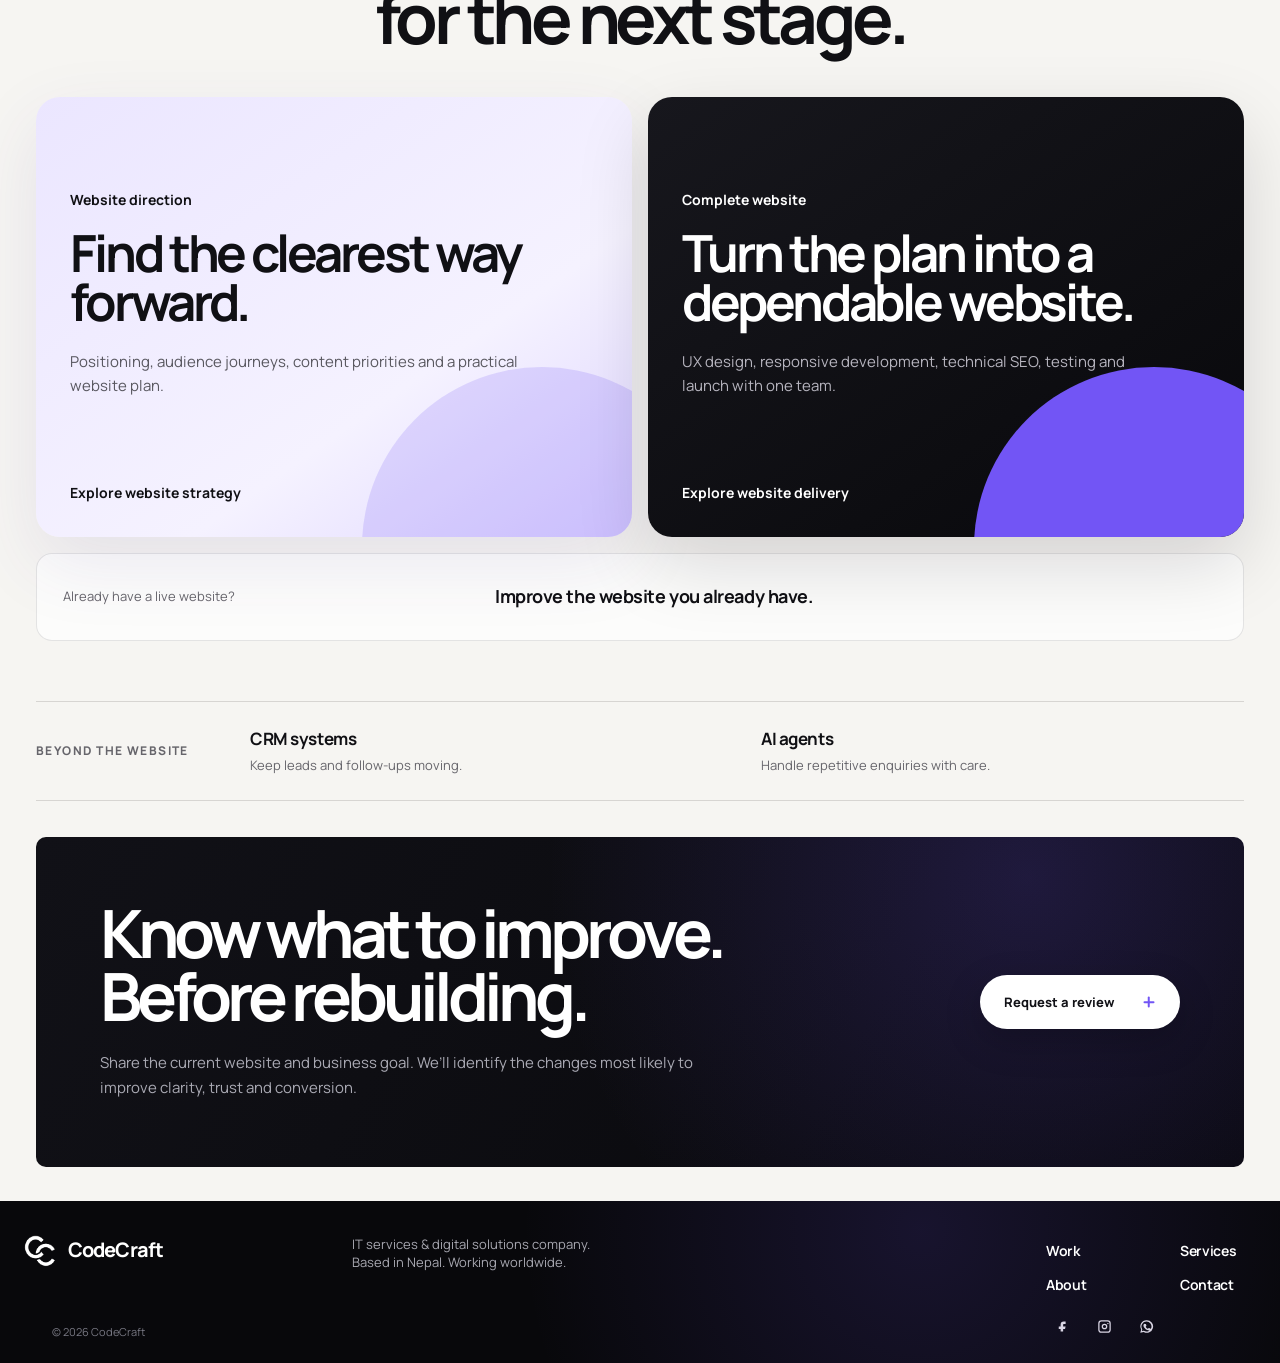
==== commit da8ce923: "Website clean" ====
--- a/index.html
+++ b/index.html
@@ -7,24 +7,24 @@
   <meta name="robots" content="index,follow,max-image-preview:large">
   <meta name="theme-color" content="#f3efe8">
 <title>IT Services &amp; Digital Solutions Company | CodeCraft</title>
-  <link rel="canonical" href="https://codecrafts-two.vercel.app/">
+  <link rel="canonical" href="https://www.madebycodecraft.com/">
   <link rel="icon" type="image/png" sizes="256x256" href="/assets/codecrafts-favicon.png">
   <link rel="apple-touch-icon" href="/assets/codecrafts-favicon.png">
   <link rel="manifest" href="/site.webmanifest">
   <meta property="og:type" content="website">
 <meta property="og:site_name" content="CodeCraft">
 <meta property="og:title" content="CodeCraft | IT Services &amp; Digital Solutions Company">
-  <meta property="og:description" content="Strategy, UX design and development for fast, distinctive websites that help growing businesses earn trust and enquiries.">
-  <meta property="og:url" content="https://codecrafts-two.vercel.app/">
-  <meta property="og:image" content="https://codecrafts-two.vercel.app/assets/codecrafts-social-preview.png">
+  <meta property="og:description" content="Practical IT services, websites and business systems for teams that want to work better and grow with confidence.">
+  <meta property="og:url" content="https://www.madebycodecraft.com/">
+  <meta property="og:image" content="https://www.madebycodecraft.com/assets/codecrafts-social-preview.png">
   <meta property="og:image:width" content="1200">
   <meta property="og:image:height" content="630">
   <meta property="og:image:alt" content="CodeCraft web design and development studio homepage">
   <meta name="twitter:card" content="summary_large_image">
   <meta name="twitter:title" content="CodeCraft | IT Services &amp; Digital Solutions Company">
-  <meta name="twitter:description" content="Clear, distinctive websites for growing businesses in Nepal and worldwide.">
-  <meta name="twitter:image" content="https://codecrafts-two.vercel.app/assets/codecrafts-social-preview.png">
-  <script type="application/ld+json">{"@context":"https://schema.org","@graph":[{"@type":"Organization","@id":"https://codecrafts-two.vercel.app/#organization","name":"CodeCraft","url":"https://codecrafts-two.vercel.app/","logo":{"@type":"ImageObject","url":"https://codecrafts-two.vercel.app/assets/codecrafts-mark.png","width":810,"height":790},"image":"https://codecrafts-two.vercel.app/assets/codecrafts-social-preview.png","email":"hello@codecrafts.studio","description":"An independent web design and development studio in Nepal creating strategy-led websites for growing businesses worldwide.","areaServed":[{"@type":"Country","name":"Nepal"},{"@type":"Place","name":"Worldwide"}],"knowsAbout":["Website strategy","Web design","Web development","E-commerce development","User experience design","Technical SEO","Website accessibility"]},{"@type":"WebSite","@id":"https://codecrafts-two.vercel.app/#website","url":"https://codecrafts-two.vercel.app/","name":"CodeCraft","publisher":{"@id":"https://codecrafts-two.vercel.app/#organization"},"inLanguage":"en"}]}</script>
+  <meta name="twitter:description" content="Websites, systems and practical technology support for growing businesses in Nepal and worldwide.">
+  <meta name="twitter:image" content="https://www.madebycodecraft.com/assets/codecrafts-social-preview.png">
+  <script type="application/ld+json">{"@context":"https://schema.org","@graph":[{"@type":"Organization","@id":"https://www.madebycodecraft.com/#organization","name":"CodeCraft","url":"https://www.madebycodecraft.com/","logo":{"@type":"ImageObject","url":"https://www.madebycodecraft.com/assets/codecrafts-mark.png","width":810,"height":790},"image":"https://www.madebycodecraft.com/assets/codecrafts-social-preview.png","email":"hello@codecrafts.studio","description":"An independent web design and development studio in Nepal creating strategy-led websites for growing businesses worldwide.","areaServed":[{"@type":"Country","name":"Nepal"},{"@type":"Place","name":"Worldwide"}],"knowsAbout":["Website strategy","Web design","Web development","E-commerce development","User experience design","Technical SEO","Website accessibility"]},{"@type":"WebSite","@id":"https://www.madebycodecraft.com/#website","url":"https://www.madebycodecraft.com/","name":"CodeCraft","publisher":{"@id":"https://www.madebycodecraft.com/#organization"},"inLanguage":"en"}]}</script>
   <script src="theme-init.js"></script>
   <link rel="stylesheet" href="styles.css">
 </head>
@@ -35,8 +35,8 @@
   <main id="main">
     <section class="approved-hero shell">
       <div class="approved-hero-copy reveal">
-        <h1><span>IT solutions built for</span><em>business growth.</em></h1>
-<p class="approved-intro">We provide practical IT services and digital solutions that help businesses work better, serve customers faster and grow with confidence.</p>
+        <h1><span>Practical technology for</span><em>better business.</em></h1>
+<p class="approved-intro">We build and support the websites, systems and automations your team relies on. Clear advice, careful delivery and support after launch.</p>
         <div class="approved-actions"><a class="approved-button approved-button-primary" href="/contact">Start a project <svg class="approved-arrow" viewBox="0 0 20 20" aria-hidden="true"><path d="M5 15 15 5M8 5h7v7"/></svg></a><a class="approved-button approved-button-secondary" href="/work">View our work <svg class="approved-arrow" viewBox="0 0 20 20" aria-hidden="true"><path d="M5 15 15 5M8 5h7v7"/></svg></a></div>
       </div>
       <div class="approved-devices reveal" aria-label="CodeCraft websites shown on a laptop and phone">
@@ -58,27 +58,27 @@
     </section>
 
     <section class="client-path shell">
-      <div class="client-path-head reveal"><div><h2>Turn website problems into business progress.</h2><p>If visitors cannot understand the offer, trust the business or find the next step, the website is losing useful opportunities.</p></div></div>
+      <div class="client-path-head reveal"><div><h2>Make the next step easier.</h2><p>A clear website helps the right people understand your offer, trust your business and take the next step.</p></div></div>
       <div class="goal-grid reveal">
-        <a href="/contact?goal=clarity"><span>Hard to understand</span><h3>Make the offer clear.</h3><p>Positioning, page structure and focused copy that explain the value quickly.</p><b>Clarify your website</b></a>
-        <a href="/contact?goal=credibility"><span>Hard to trust</span><h3>Build visible credibility.</h3><p>Distinctive design, useful proof and a responsive experience that feels established.</p><b>Strengthen trust</b></a>
-        <a href="/contact?goal=action"><span>Hard to act</span><h3>Guide the next step.</h3><p>Focused user journeys that help the right visitors enquire, book or buy.</p><b>Improve conversion</b></a>
+        <a href="/contact?goal=clarity"><span>Hard to understand</span><h3>Explain what you do.</h3><p>Positioning, page structure and focused copy that explain the value quickly.</p><b>Clarify your website</b></a>
+        <a href="/contact?goal=credibility"><span>Hard to trust</span><h3>Give people a reason to trust you.</h3><p>Distinctive design, useful proof and a responsive experience that feels established.</p><b>Strengthen trust</b></a>
+        <a href="/contact?goal=action"><span>Hard to act</span><h3>Make it easy to get started.</h3><p>Focused user journeys that help the right visitors enquire, book or buy.</p><b>Improve conversion</b></a>
       </div>
     </section>
 
     <section class="engagements shell reveal" id="engagements" aria-labelledby="engagements-title">
-      <div class="engagements-head"><h2 id="engagements-title">Website expertise.<br>At the right stage.</h2></div>
+      <div class="engagements-head"><h2 id="engagements-title">The right help,<br>for the next stage.</h2></div>
       <div class="engagement-grid">
-        <a href="/services#direction" class="engagement-card engagement-direction"><div><p>Website direction</p><h3>Define the strategy before designing pages.</h3><small>Positioning, audience journeys, content priorities and a practical website plan.</small></div><b>Explore website strategy</b></a>
-        <a href="/services#complete-website" class="engagement-card engagement-build"><div><p>Complete website</p><h3>Move from strategy to a finished website.</h3><small>UX design, responsive development, technical SEO, testing and launch with one team.</small></div><b>Explore website delivery</b></a>
+        <a href="/services#direction" class="engagement-card engagement-direction"><div><p>Website direction</p><h3>Find the clearest way forward.</h3><small>Positioning, audience journeys, content priorities and a practical website plan.</small></div><b>Explore website strategy</b></a>
+        <a href="/services#complete-website" class="engagement-card engagement-build"><div><p>Complete website</p><h3>Turn the plan into a dependable website.</h3><small>UX design, responsive development, technical SEO, testing and launch with one team.</small></div><b>Explore website delivery</b></a>
       </div>
-      <a class="after-launch-link" href="/services#after-launch"><span>Already have a live website?</span><strong>See how we improve what is already working.</strong></a>
+      <a class="after-launch-link" href="/services#after-launch"><span>Already have a live website?</span><strong>Improve the website you already have.</strong></a>
     </section>
 
     <section class="closing home-closing shell reveal"><div class="home-closing-copy"><h2>Know what to improve.<br>Before rebuilding.</h2><span>Share the current website and business goal. We’ll identify the changes most likely to improve clarity, trust and conversion.</span></div><a class="round-link light" href="/contact?goal=review">Request a review <span class="action-plus" aria-hidden="true"></span></a></section>
   </main>
 
-  <footer><div class="footer-brand"><img src="assets/codecrafts-mark-white.png" alt=""><b>CodeCraft</b></div><p>Web design &amp; development studio.<br>Based in Nepal. Working worldwide.</p><div><a href="/work">Work</a><a href="/services">Services</a><a href="/about">About</a><a href="/contact">Contact</a></div><small>© <span data-year></span> CodeCraft</small></footer>
+  <footer><div class="footer-brand"><img src="assets/codecrafts-mark-white.png" alt=""><b>CodeCraft</b></div><p>IT services &amp; digital solutions company.<br>Based in Nepal. Working worldwide.</p><div><a href="/work">Work</a><a href="/services">Services</a><a href="/about">About</a><a href="/contact">Contact</a></div><small>© <span data-year></span> CodeCraft</small></footer>
   <script src="script.js"></script>
 </body>
 </html>
--- a/styles.css
+++ b/styles.css
@@ -1710,6 +1710,16 @@
   .approved-hero + .client-rail .client-geeta .client-logo{width:44px;height:44px}
 }
 
+/* Final typography pass: one calm reading system across the public site. */
+body,h1,h2,h3,h4,p,a,button,input,select,textarea{font-family:"Manrope Variable",Inter,Aptos,Arial,sans-serif}
+h1,h2,h3{font-weight:700;letter-spacing:-.055em}
+em,.approved-hero h1 em,.page-intro h1 em,.featured-services-heading h2 em,.closing h2 em{font-family:inherit;font-style:normal;font-weight:650;color:var(--violet)}
+.approved-hero h1 span,.approved-hero h1 em{font-family:inherit;letter-spacing:-.07em}
+.page-intro h1,.approved-hero h1{line-height:.94}
+.page-intro>p:last-child,.approved-intro{max-width:620px;font-size:clamp(17px,1.5vw,21px);line-height:1.65;color:var(--muted)}
+.eyebrow,.featured-services-heading>span,.featured-service-kicker{letter-spacing:.04em;text-transform:none}
+.detail-list h2,.featured-service h2,.goal-grid h3,.engagement-card h3{font-weight:680}
+
 /* Homepage brand typography and deterministic CTA icons. */
 .approved-hero h1{
   font-family:"Manrope Variable",Inter,Aptos,Arial,sans-serif;
